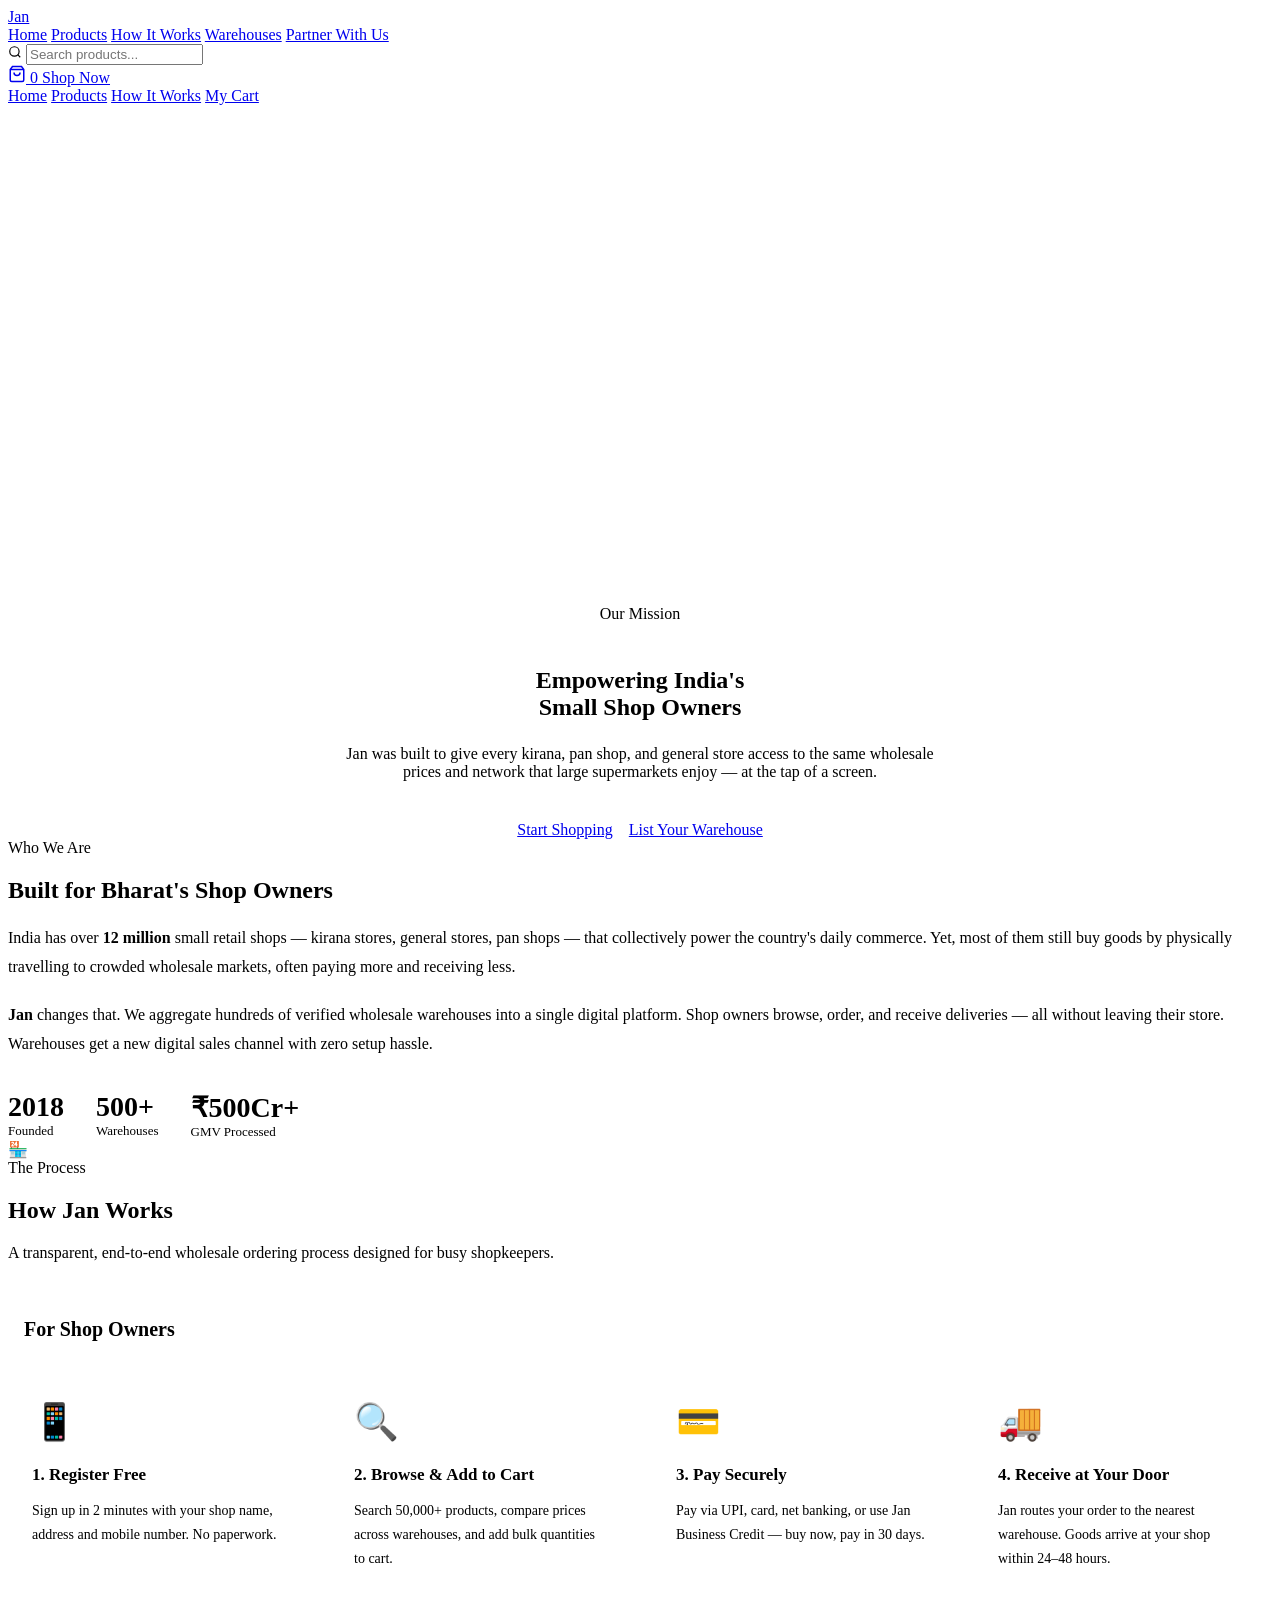
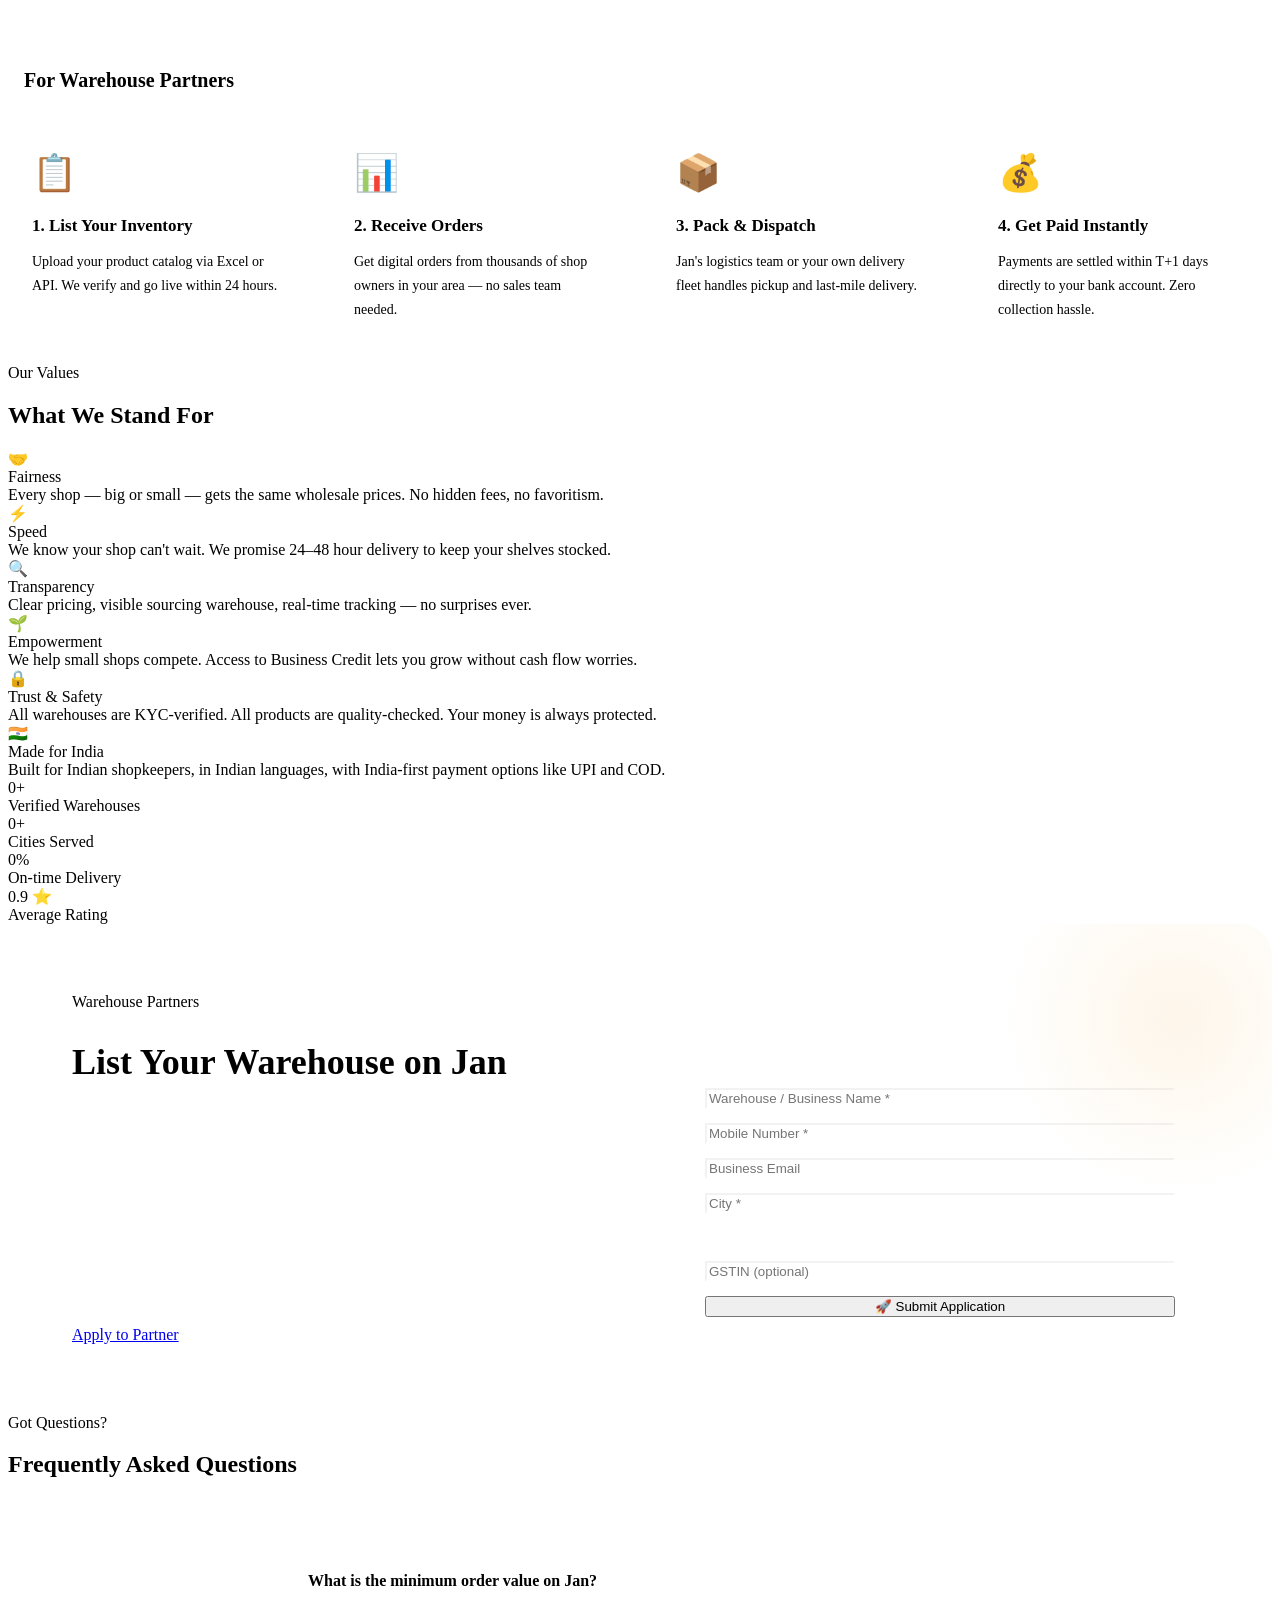
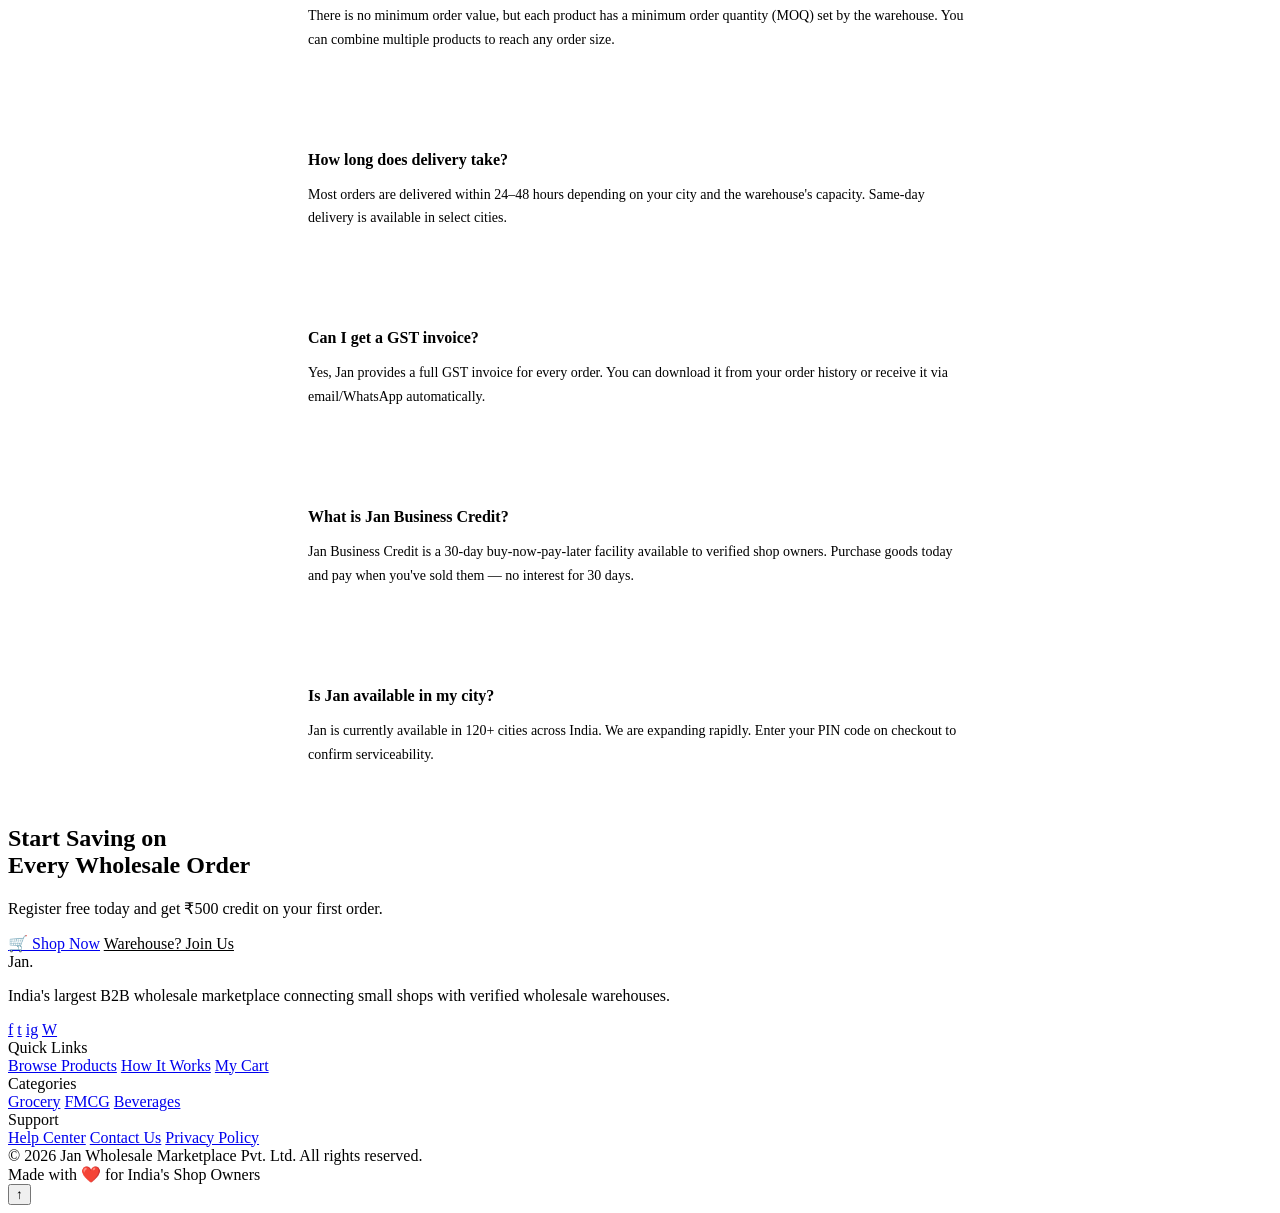
==== about.html @ 2cbeded2 "Add files via upload" ====
<!DOCTYPE html>
<html lang="en">
<head>
  <meta charset="UTF-8" />
  <meta name="viewport" content="width=device-width, initial-scale=1.0" />
  <title>How It Works & About — Jan Wholesale Marketplace</title>
  <meta name="description" content="Learn how Jan connects small shops with wholesale warehouses across India. Partner with us as a warehouse or start shopping as a retailer." />
  <link rel="stylesheet" href="css/style.css" />
</head>
<body>

  <!-- ── Navbar ── -->
  <nav class="navbar transparent" id="navbar">
    <div class="navbar-inner">
      <a href="index.html" class="nav-logo" id="brand-logo">Jan<div class="logo-dot"></div></a>
      <div class="nav-links">
        <a href="index.html"    class="nav-link" id="nav-home">Home</a>
        <a href="products.html" class="nav-link" id="nav-products">Products</a>
        <a href="about.html"    class="nav-link active" id="nav-about">How It Works</a>
        <a href="about.html#warehouses" class="nav-link" id="nav-wh">Warehouses</a>
        <a href="about.html#partner" class="nav-link" id="nav-partner">Partner With Us</a>
      </div>
      <div class="nav-search">
        <svg width="14" height="14" fill="none" stroke="currentColor" stroke-width="2" viewBox="0 0 24 24"><circle cx="11" cy="11" r="8"/><path d="M21 21l-4.35-4.35"/></svg>
        <input type="text" placeholder="Search products..." id="nav-search-input" />
      </div>
      <div class="nav-actions">
        <a href="cart.html" class="nav-cart-btn" id="nav-cart-btn">
          <svg width="18" height="18" fill="none" stroke="currentColor" stroke-width="2" viewBox="0 0 24 24"><path d="M6 2L3 6v14a2 2 0 002 2h14a2 2 0 002-2V6l-3-4z"/><line x1="3" y1="6" x2="21" y2="6"/><path d="M16 10a4 4 0 01-8 0"/></svg>
          <span class="cart-badge">0</span>
        </a>
        <a href="products.html" class="btn btn-primary btn-sm" id="nav-shop-btn">Shop Now</a>
      </div>
      <div class="hamburger" id="hamburger"><span></span><span></span><span></span></div>
    </div>
  </nav>

  <div class="mobile-nav" id="mobile-nav">
    <a href="index.html"    class="nav-link">Home</a>
    <a href="products.html" class="nav-link">Products</a>
    <a href="about.html"    class="nav-link">How It Works</a>
    <a href="cart.html"     class="nav-link">My Cart</a>
  </div>

  <!-- ── About Hero ── -->
  <section class="about-hero">
    <div class="hero-grid"></div>
    <div class="hero-glow" style="top:-100px;right:-100px;width:500px;height:500px"></div>
    <div class="container" style="position:relative;z-index:1;text-align:center">
      <div class="hero-tag" style="display:inline-flex;margin-bottom:24px">
        <div class="dot"></div> Our Mission
      </div>
      <h1 class="hero-title" style="margin-bottom:24px">
        Empowering India's<br>
        <span class="highlight">Small Shop Owners</span>
      </h1>
      <p class="hero-desc" style="margin:0 auto 40px;max-width:600px;text-align:center">
        Jan was built to give every kirana, pan shop, and general store access to the same wholesale prices and network that large supermarkets enjoy — at the tap of a screen.
      </p>
      <div style="display:flex;gap:16px;justify-content:center;flex-wrap:wrap">
        <a href="products.html" class="btn btn-primary btn-lg" id="about-shop-btn">Start Shopping</a>
        <a href="#partner" class="btn btn-secondary btn-lg" id="about-partner-btn">List Your Warehouse</a>
      </div>
    </div>
  </section>

  <!-- ── Mission ── -->
  <section class="section" style="background:#fff">
    <div class="container">
      <div class="mission-grid">
        <div class="fade-in">
          <div class="section-label">Who We Are</div>
          <h2 class="section-title">Built for Bharat's Shop Owners</h2>
          <p style="font-size:16px;color:var(--grey-500);line-height:1.8;margin-bottom:20px">
            India has over <strong>12 million</strong> small retail shops — kirana stores, general stores, pan shops — that collectively power the country's daily commerce. Yet, most of them still buy goods by physically travelling to crowded wholesale markets, often paying more and receiving less.
          </p>
          <p style="font-size:16px;color:var(--grey-500);line-height:1.8;margin-bottom:32px">
            <strong>Jan</strong> changes that. We aggregate hundreds of verified wholesale warehouses into a single digital platform. Shop owners browse, order, and receive deliveries — all without leaving their store. Warehouses get a new digital sales channel with zero setup hassle.
          </p>
          <div style="display:flex;gap:32px;flex-wrap:wrap">
            <div>
              <div style="font-family:var(--font-head);font-size:28px;font-weight:900;color:var(--navy)">2018</div>
              <div style="font-size:13px;color:var(--grey-500)">Founded</div>
            </div>
            <div>
              <div style="font-family:var(--font-head);font-size:28px;font-weight:900;color:var(--navy)">500+</div>
              <div style="font-size:13px;color:var(--grey-500)">Warehouses</div>
            </div>
            <div>
              <div style="font-family:var(--font-head);font-size:28px;font-weight:900;color:var(--navy)">₹500Cr+</div>
              <div style="font-size:13px;color:var(--grey-500)">GMV Processed</div>
            </div>
          </div>
        </div>
        <div class="mission-img fade-in fade-in-delay-2">
          🏪
        </div>
      </div>
    </div>
  </section>

  <!-- ── How It Works (Detailed) ── -->
  <section class="section" style="background:var(--grey-50)" id="how-it-works">
    <div class="container">
      <div class="text-center fade-in">
        <div class="section-label">The Process</div>
        <h2 class="section-title">How Jan Works</h2>
        <p class="section-sub">A transparent, end-to-end wholesale ordering process designed for busy shopkeepers.</p>
      </div>

      <!-- For Shop Owners -->
      <div style="margin-top:56px">
        <h3 style="font-family:var(--font-head);font-size:20px;font-weight:700;color:var(--navy);margin-bottom:32px;padding-left:16px;border-left:3px solid var(--amber)">
          For Shop Owners
        </h3>
        <div style="display:grid;grid-template-columns:repeat(auto-fit,minmax(220px,1fr));gap:24px">
          <div class="step-card fade-in" style="padding:28px 24px;text-align:left">
            <div style="font-size:36px;margin-bottom:16px">📱</div>
            <h4 style="font-family:var(--font-head);font-size:17px;font-weight:700;color:var(--navy);margin-bottom:8px">1. Register Free</h4>
            <p style="font-size:14px;color:var(--grey-500);line-height:1.7">Sign up in 2 minutes with your shop name, address and mobile number. No paperwork.</p>
          </div>
          <div class="step-card fade-in fade-in-delay-1" style="padding:28px 24px;text-align:left">
            <div style="font-size:36px;margin-bottom:16px">🔍</div>
            <h4 style="font-family:var(--font-head);font-size:17px;font-weight:700;color:var(--navy);margin-bottom:8px">2. Browse & Add to Cart</h4>
            <p style="font-size:14px;color:var(--grey-500);line-height:1.7">Search 50,000+ products, compare prices across warehouses, and add bulk quantities to cart.</p>
          </div>
          <div class="step-card fade-in fade-in-delay-2" style="padding:28px 24px;text-align:left">
            <div style="font-size:36px;margin-bottom:16px">💳</div>
            <h4 style="font-family:var(--font-head);font-size:17px;font-weight:700;color:var(--navy);margin-bottom:8px">3. Pay Securely</h4>
            <p style="font-size:14px;color:var(--grey-500);line-height:1.7">Pay via UPI, card, net banking, or use Jan Business Credit — buy now, pay in 30 days.</p>
          </div>
          <div class="step-card fade-in fade-in-delay-3" style="padding:28px 24px;text-align:left">
            <div style="font-size:36px;margin-bottom:16px">🚚</div>
            <h4 style="font-family:var(--font-head);font-size:17px;font-weight:700;color:var(--navy);margin-bottom:8px">4. Receive at Your Door</h4>
            <p style="font-size:14px;color:var(--grey-500);line-height:1.7">Jan routes your order to the nearest warehouse. Goods arrive at your shop within 24–48 hours.</p>
          </div>
        </div>
      </div>

      <!-- For Warehouses -->
      <div style="margin-top:56px">
        <h3 style="font-family:var(--font-head);font-size:20px;font-weight:700;color:var(--navy);margin-bottom:32px;padding-left:16px;border-left:3px solid var(--amber)">
          For Warehouse Partners
        </h3>
        <div style="display:grid;grid-template-columns:repeat(auto-fit,minmax(220px,1fr));gap:24px">
          <div class="step-card fade-in" style="padding:28px 24px;text-align:left">
            <div style="font-size:36px;margin-bottom:16px">📋</div>
            <h4 style="font-family:var(--font-head);font-size:17px;font-weight:700;color:var(--navy);margin-bottom:8px">1. List Your Inventory</h4>
            <p style="font-size:14px;color:var(--grey-500);line-height:1.7">Upload your product catalog via Excel or API. We verify and go live within 24 hours.</p>
          </div>
          <div class="step-card fade-in fade-in-delay-1" style="padding:28px 24px;text-align:left">
            <div style="font-size:36px;margin-bottom:16px">📊</div>
            <h4 style="font-family:var(--font-head);font-size:17px;font-weight:700;color:var(--navy);margin-bottom:8px">2. Receive Orders</h4>
            <p style="font-size:14px;color:var(--grey-500);line-height:1.7">Get digital orders from thousands of shop owners in your area — no sales team needed.</p>
          </div>
          <div class="step-card fade-in fade-in-delay-2" style="padding:28px 24px;text-align:left">
            <div style="font-size:36px;margin-bottom:16px">📦</div>
            <h4 style="font-family:var(--font-head);font-size:17px;font-weight:700;color:var(--navy);margin-bottom:8px">3. Pack & Dispatch</h4>
            <p style="font-size:14px;color:var(--grey-500);line-height:1.7">Jan's logistics team or your own delivery fleet handles pickup and last-mile delivery.</p>
          </div>
          <div class="step-card fade-in fade-in-delay-3" style="padding:28px 24px;text-align:left">
            <div style="font-size:36px;margin-bottom:16px">💰</div>
            <h4 style="font-family:var(--font-head);font-size:17px;font-weight:700;color:var(--navy);margin-bottom:8px">4. Get Paid Instantly</h4>
            <p style="font-size:14px;color:var(--grey-500);line-height:1.7">Payments are settled within T+1 days directly to your bank account. Zero collection hassle.</p>
          </div>
        </div>
      </div>
    </div>
  </section>

  <!-- ── Core Values ── -->
  <section class="section" style="background:#fff">
    <div class="container">
      <div class="text-center fade-in">
        <div class="section-label">Our Values</div>
        <h2 class="section-title">What We Stand For</h2>
      </div>
      <div class="values-grid">
        <div class="value-card fade-in fade-in-delay-1">
          <div class="value-icon">🤝</div>
          <div class="value-title">Fairness</div>
          <div class="value-desc">Every shop — big or small — gets the same wholesale prices. No hidden fees, no favoritism.</div>
        </div>
        <div class="value-card fade-in fade-in-delay-2">
          <div class="value-icon">⚡</div>
          <div class="value-title">Speed</div>
          <div class="value-desc">We know your shop can't wait. We promise 24–48 hour delivery to keep your shelves stocked.</div>
        </div>
        <div class="value-card fade-in fade-in-delay-3">
          <div class="value-icon">🔍</div>
          <div class="value-title">Transparency</div>
          <div class="value-desc">Clear pricing, visible sourcing warehouse, real-time tracking — no surprises ever.</div>
        </div>
        <div class="value-card fade-in">
          <div class="value-icon">🌱</div>
          <div class="value-title">Empowerment</div>
          <div class="value-desc">We help small shops compete. Access to Business Credit lets you grow without cash flow worries.</div>
        </div>
        <div class="value-card fade-in fade-in-delay-1">
          <div class="value-icon">🔒</div>
          <div class="value-title">Trust & Safety</div>
          <div class="value-desc">All warehouses are KYC-verified. All products are quality-checked. Your money is always protected.</div>
        </div>
        <div class="value-card fade-in fade-in-delay-2">
          <div class="value-icon">🇮🇳</div>
          <div class="value-title">Made for India</div>
          <div class="value-desc">Built for Indian shopkeepers, in Indian languages, with India-first payment options like UPI and COD.</div>
        </div>
      </div>
    </div>
  </section>

  <!-- ── Stats ── -->
  <section class="stats-section section-sm" id="warehouses">
    <div class="container">
      <div class="stats-grid">
        <div class="stat-item fade-in" data-count="500" data-suffix="+">
          <div class="stat-number"><span class="num">0</span><span class="suffix">+</span></div>
          <div class="stat-label">Verified Warehouses</div>
        </div>
        <div class="stat-item fade-in fade-in-delay-1" data-count="120" data-suffix="+">
          <div class="stat-number"><span class="num">0</span><span class="suffix">+</span></div>
          <div class="stat-label">Cities Served</div>
        </div>
        <div class="stat-item fade-in fade-in-delay-2" data-count="98" data-suffix="%">
          <div class="stat-number"><span class="num">0</span><span class="suffix">%</span></div>
          <div class="stat-label">On-time Delivery</div>
        </div>
        <div class="stat-item fade-in fade-in-delay-3" data-count="4" data-suffix=".9 ⭐">
          <div class="stat-number"><span class="num">0</span><span class="suffix">.9 ⭐</span></div>
          <div class="stat-label">Average Rating</div>
        </div>
      </div>
    </div>
  </section>

  <!-- ── Partner CTA ── -->
  <section class="section" style="background:var(--grey-50)" id="partner">
    <div class="container">
      <div style="background:var(--navy);border-radius:32px;padding:64px;display:grid;grid-template-columns:1fr 1fr;gap:64px;align-items:center;position:relative;overflow:hidden">
        <div style="position:absolute;top:-80px;right:-80px;width:350px;height:350px;border-radius:50%;background:radial-gradient(circle,rgba(244,162,37,0.1) 0%,transparent 70%)"></div>
        <div style="position:relative;z-index:1" class="fade-in">
          <div class="section-label">Warehouse Partners</div>
          <h2 class="section-title section-title-white" style="font-size:clamp(24px,3vw,36px)">List Your Warehouse on Jan</h2>
          <p style="color:rgba(255,255,255,0.55);line-height:1.75;margin-bottom:24px;font-size:15px">
            Reach thousands of small shops in your city without any marketing spend. Jan handles orders, payments, and logistics end-to-end.
          </p>
          <div style="display:flex;flex-direction:column;gap:12px;margin-bottom:32px">
            <div style="display:flex;align-items:center;gap:10px;font-size:14px;color:rgba(255,255,255,0.65)">
              <span style="color:var(--amber);font-weight:700">✓</span> Zero listing fees
            </div>
            <div style="display:flex;align-items:center;gap:10px;font-size:14px;color:rgba(255,255,255,0.65)">
              <span style="color:var(--amber);font-weight:700">✓</span> T+1 day payment settlement
            </div>
            <div style="display:flex;align-items:center;gap:10px;font-size:14px;color:rgba(255,255,255,0.65)">
              <span style="color:var(--amber);font-weight:700">✓</span> Real-time order dashboard
            </div>
            <div style="display:flex;align-items:center;gap:10px;font-size:14px;color:rgba(255,255,255,0.65)">
              <span style="color:var(--amber);font-weight:700">✓</span> Dedicated account manager
            </div>
          </div>
          <a href="#partner-form" class="btn btn-primary btn-lg" id="partner-apply-btn">Apply to Partner</a>
        </div>

        <!-- Partner Form -->
        <div style="position:relative;z-index:1" class="fade-in fade-in-delay-2">
          <div style="background:rgba(255,255,255,0.05);border:1px solid rgba(255,255,255,0.12);border-radius:20px;padding:32px" id="partner-form">
            <h3 style="font-family:var(--font-head);font-size:20px;font-weight:700;color:#fff;margin-bottom:24px">Register Your Warehouse</h3>
            <form id="partner-signup-form" style="display:flex;flex-direction:column;gap:14px" onsubmit="partnerSubmit(event)">
              <input class="form-input" type="text" id="pf-name" placeholder="Warehouse / Business Name *" required style="background:rgba(255,255,255,0.07);border-color:rgba(255,255,255,0.15);color:#fff" />
              <input class="form-input" type="tel" id="pf-phone" placeholder="Mobile Number *" required maxlength="10" style="background:rgba(255,255,255,0.07);border-color:rgba(255,255,255,0.15);color:#fff" />
              <input class="form-input" type="email" id="pf-email" placeholder="Business Email" style="background:rgba(255,255,255,0.07);border-color:rgba(255,255,255,0.15);color:#fff" />
              <input class="form-input" type="text" id="pf-city" placeholder="City *" required style="background:rgba(255,255,255,0.07);border-color:rgba(255,255,255,0.15);color:#fff" />
              <select class="form-select" id="pf-type" style="background:rgba(255,255,255,0.07);border-color:rgba(255,255,255,0.15);color:rgba(255,255,255,0.7)">
                <option value="">Category (Grocery / FMCG / Mixed…)</option>
                <option>Grocery & Staples</option>
                <option>FMCG & Personal Care</option>
                <option>Beverages</option>
                <option>Mixed / General</option>
                <option>Stationery</option>
                <option>Electronics</option>
              </select>
              <input class="form-input" type="text" id="pf-gst" placeholder="GSTIN (optional)" style="background:rgba(255,255,255,0.07);border-color:rgba(255,255,255,0.15);color:#fff" />
              <button type="submit" class="btn btn-primary btn-full" id="pf-submit-btn">
                🚀 Submit Application
              </button>
            </form>
          </div>
        </div>
      </div>
    </div>
  </section>

  <!-- ── FAQ ── -->
  <section class="section" style="background:#fff">
    <div class="container">
      <div class="text-center fade-in" style="margin-bottom:48px">
        <div class="section-label">Got Questions?</div>
        <h2 class="section-title">Frequently Asked Questions</h2>
      </div>
      <div style="max-width:720px;margin:0 auto;display:flex;flex-direction:column;gap:16px">
        <div class="step-card fade-in" style="padding:24px 28px;text-align:left">
          <h4 style="font-family:var(--font-head);font-size:16px;font-weight:700;color:var(--navy);margin-bottom:8px">What is the minimum order value on Jan?</h4>
          <p style="font-size:14px;color:var(--grey-500);line-height:1.7">There is no minimum order value, but each product has a minimum order quantity (MOQ) set by the warehouse. You can combine multiple products to reach any order size.</p>
        </div>
        <div class="step-card fade-in fade-in-delay-1" style="padding:24px 28px;text-align:left">
          <h4 style="font-family:var(--font-head);font-size:16px;font-weight:700;color:var(--navy);margin-bottom:8px">How long does delivery take?</h4>
          <p style="font-size:14px;color:var(--grey-500);line-height:1.7">Most orders are delivered within 24–48 hours depending on your city and the warehouse's capacity. Same-day delivery is available in select cities.</p>
        </div>
        <div class="step-card fade-in fade-in-delay-2" style="padding:24px 28px;text-align:left">
          <h4 style="font-family:var(--font-head);font-size:16px;font-weight:700;color:var(--navy);margin-bottom:8px">Can I get a GST invoice?</h4>
          <p style="font-size:14px;color:var(--grey-500);line-height:1.7">Yes, Jan provides a full GST invoice for every order. You can download it from your order history or receive it via email/WhatsApp automatically.</p>
        </div>
        <div class="step-card fade-in fade-in-delay-3" style="padding:24px 28px;text-align:left">
          <h4 style="font-family:var(--font-head);font-size:16px;font-weight:700;color:var(--navy);margin-bottom:8px">What is Jan Business Credit?</h4>
          <p style="font-size:14px;color:var(--grey-500);line-height:1.7">Jan Business Credit is a 30-day buy-now-pay-later facility available to verified shop owners. Purchase goods today and pay when you've sold them — no interest for 30 days.</p>
        </div>
        <div class="step-card fade-in" style="padding:24px 28px;text-align:left">
          <h4 style="font-family:var(--font-head);font-size:16px;font-weight:700;color:var(--navy);margin-bottom:8px">Is Jan available in my city?</h4>
          <p style="font-size:14px;color:var(--grey-500);line-height:1.7">Jan is currently available in 120+ cities across India. We are expanding rapidly. Enter your PIN code on checkout to confirm serviceability.</p>
        </div>
      </div>
    </div>
  </section>

  <!-- ── CTA ── -->
  <section class="cta-section">
    <div class="container">
      <div class="cta-inner">
        <div>
          <h2 class="cta-title">Start Saving on<br>Every Wholesale Order</h2>
          <p class="cta-sub">Register free today and get ₹500 credit on your first order.</p>
        </div>
        <div class="cta-actions">
          <a href="products.html" class="btn btn-dark btn-lg" id="cta-shop-btn">🛒 Shop Now</a>
          <a href="#partner-form" class="btn btn-secondary btn-lg" id="cta-wh-btn" style="color:var(--navy);border-color:var(--navy)">Warehouse? Join Us</a>
        </div>
      </div>
    </div>
  </section>

  <!-- ── Footer ── -->
  <footer class="footer">
    <div class="container">
      <div class="footer-grid">
        <div class="footer-brand">
          <div class="logo">Jan<span>.</span></div>
          <p class="footer-desc">India's largest B2B wholesale marketplace connecting small shops with verified wholesale warehouses.</p>
          <div class="social-links">
            <a href="#" class="social-link" id="a-fb">f</a>
            <a href="#" class="social-link" id="a-tw">t</a>
            <a href="#" class="social-link" id="a-ig">ig</a>
            <a href="#" class="social-link" id="a-wa">W</a>
          </div>
        </div>
        <div>
          <div class="footer-col-title">Quick Links</div>
          <div class="footer-links">
            <a href="products.html" class="footer-link">Browse Products</a>
            <a href="about.html" class="footer-link">How It Works</a>
            <a href="cart.html" class="footer-link">My Cart</a>
          </div>
        </div>
        <div>
          <div class="footer-col-title">Categories</div>
          <div class="footer-links">
            <a href="products.html?cat=grocery" class="footer-link">Grocery</a>
            <a href="products.html?cat=fmcg" class="footer-link">FMCG</a>
            <a href="products.html?cat=beverages" class="footer-link">Beverages</a>
          </div>
        </div>
        <div>
          <div class="footer-col-title">Support</div>
          <div class="footer-links">
            <a href="#" class="footer-link">Help Center</a>
            <a href="#" class="footer-link">Contact Us</a>
            <a href="#" class="footer-link">Privacy Policy</a>
          </div>
        </div>
      </div>
      <div class="footer-bottom">
        <div class="footer-copy">© 2026 <span>Jan</span> Wholesale Marketplace Pvt. Ltd. All rights reserved.</div>
        <div class="footer-copy">Made with ❤️ for India's <span>Shop Owners</span></div>
      </div>
    </div>
  </footer>

  <button class="scroll-top" id="scroll-top-btn">↑</button>

  <script src="js/main.js"></script>
  <script>
    function partnerSubmit(e) {
      e.preventDefault();
      showToast('🎉 Application submitted! Our team will contact you within 24 hours.');
      e.target.reset();
    }
  </script>
</body>
</html>
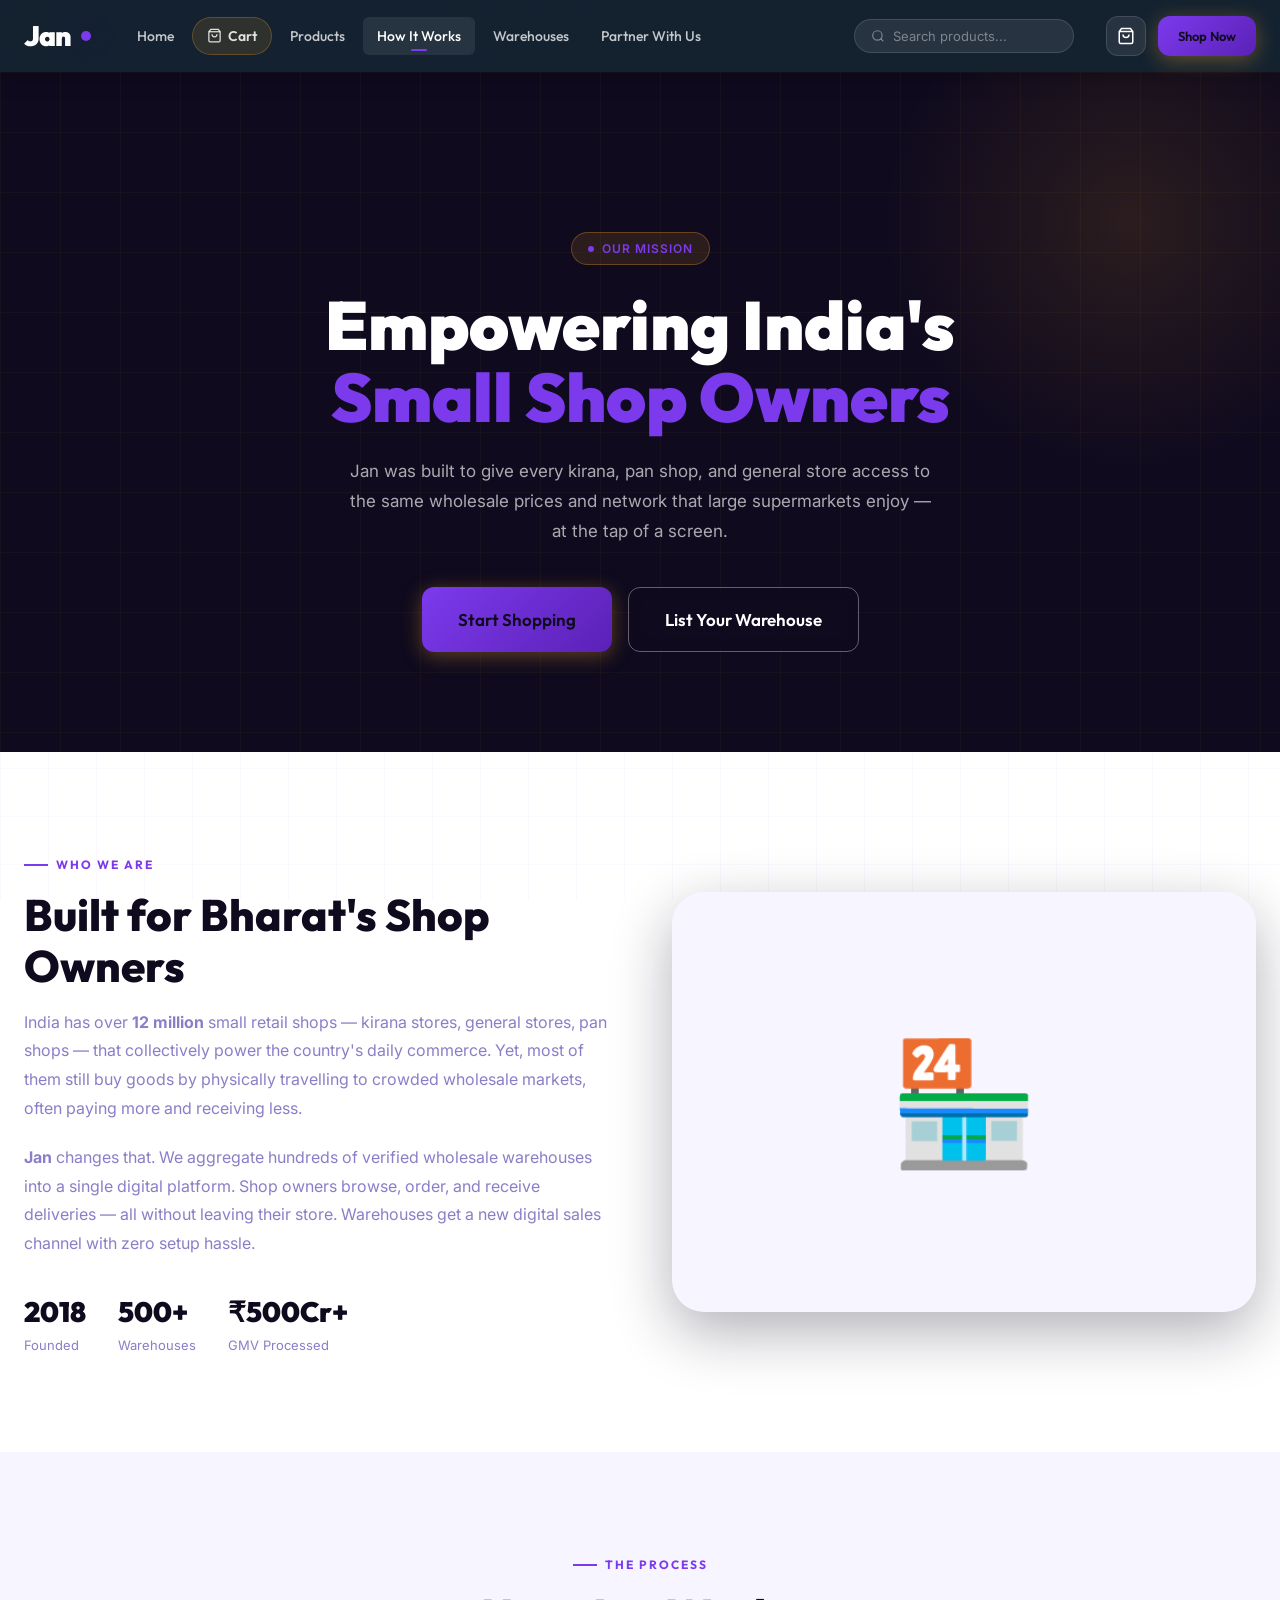
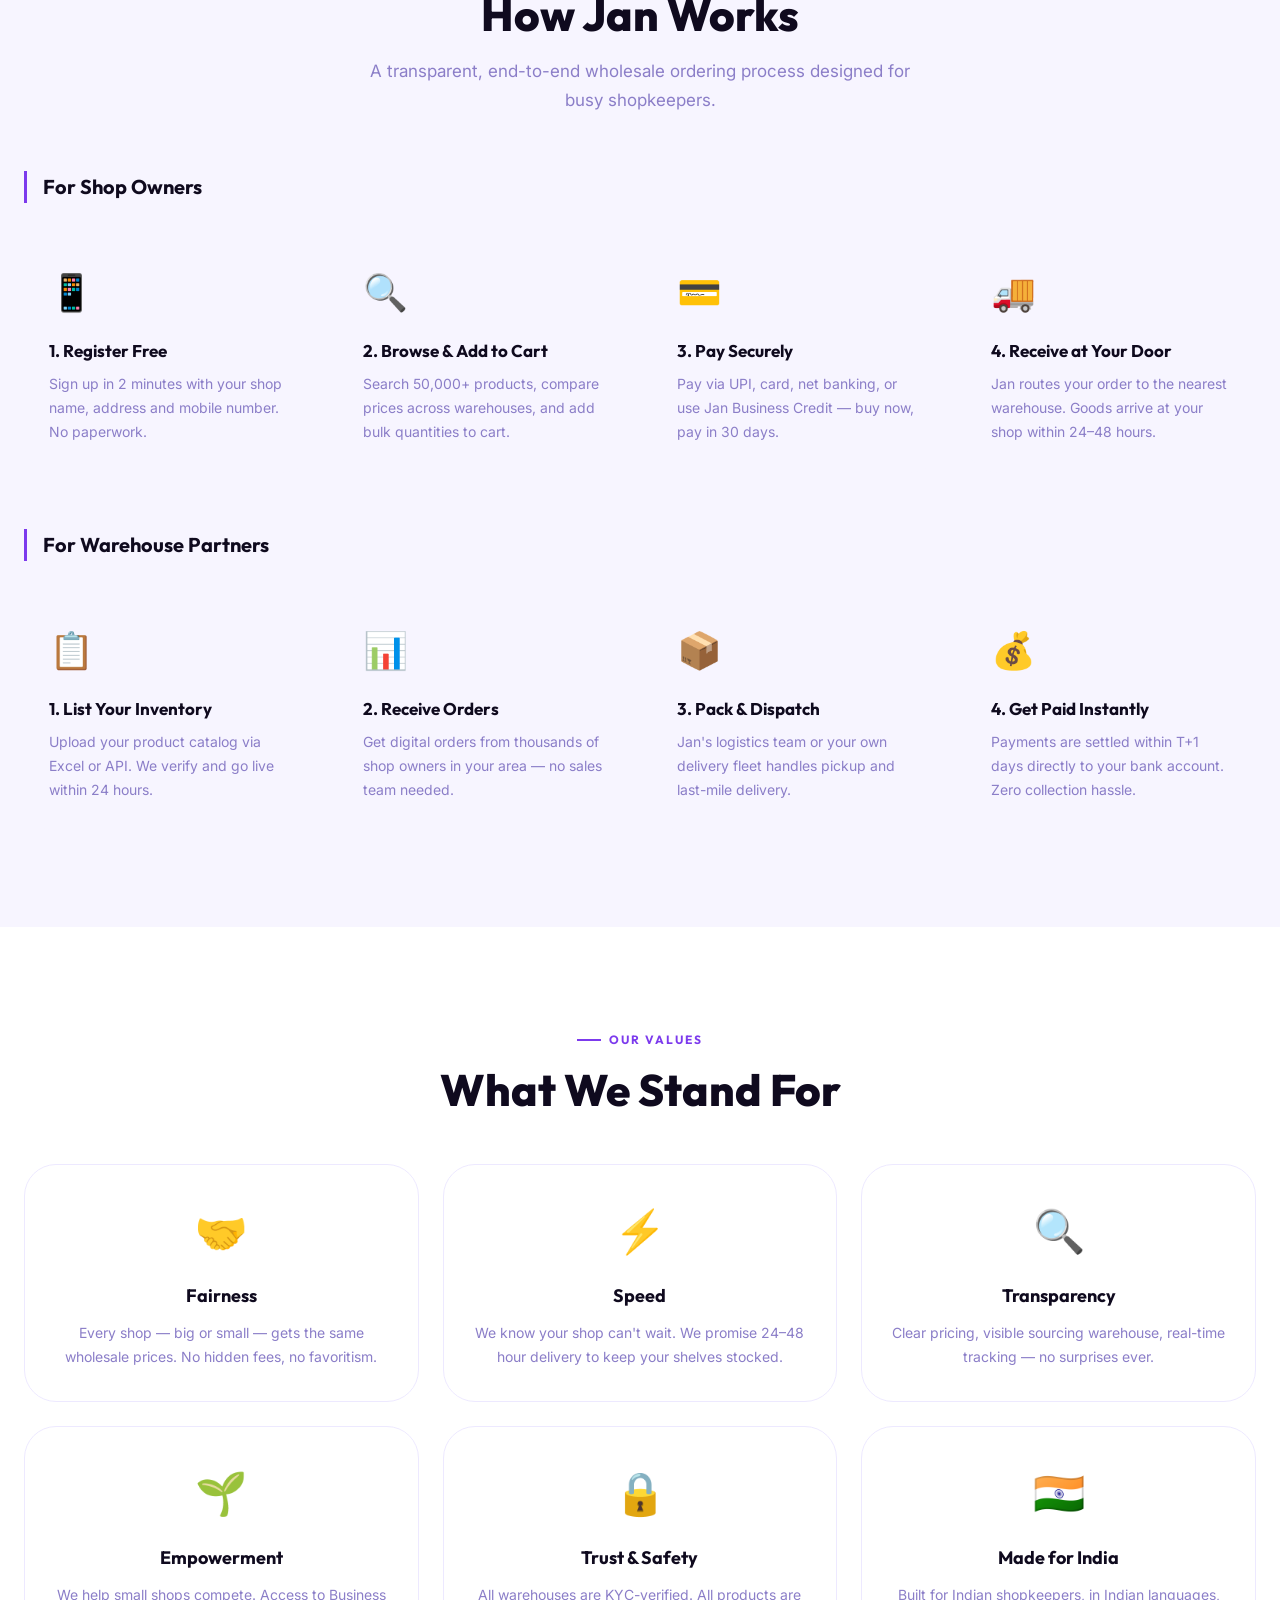
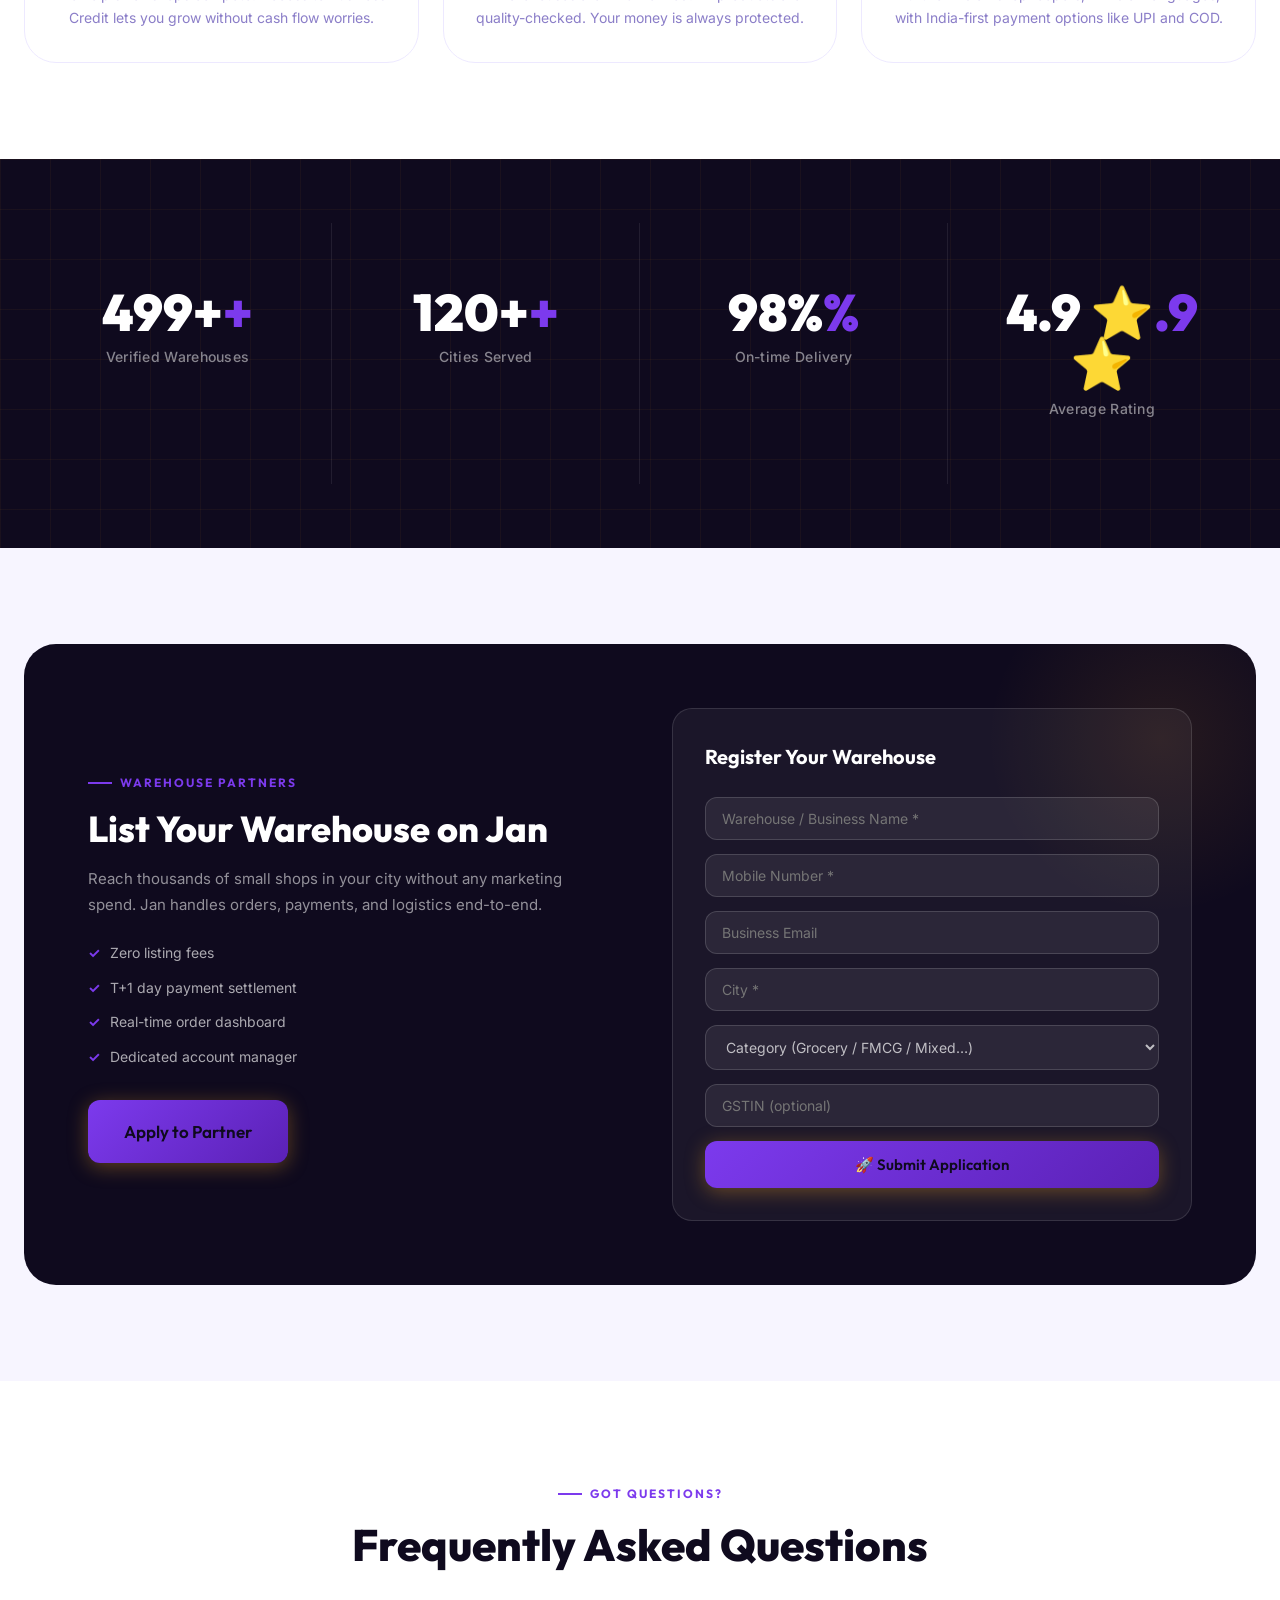
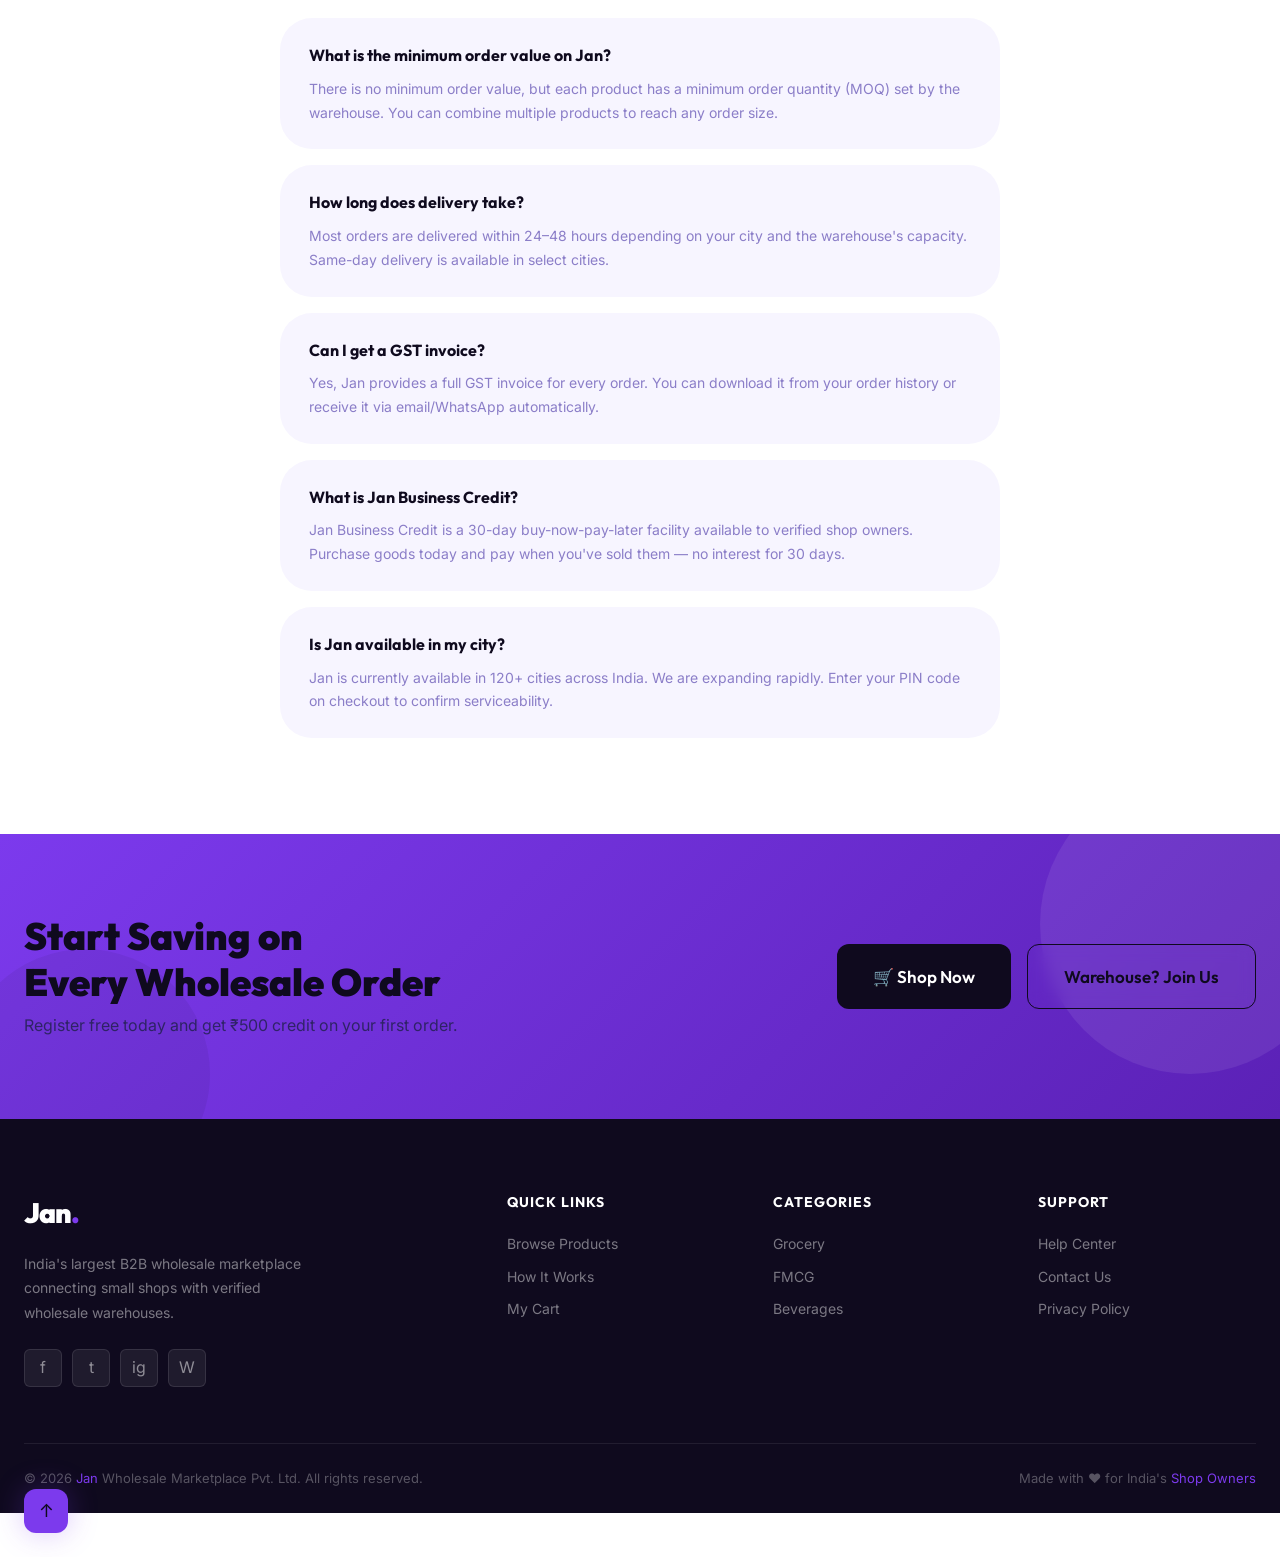
==== commit e83375b2: "Add files via upload Website V2" ====
--- a/about.html
+++ b/about.html
@@ -1,399 +1,433 @@
-<!DOCTYPE html>
-<html lang="en">
-<head>
-  <meta charset="UTF-8" />
-  <meta name="viewport" content="width=device-width, initial-scale=1.0" />
-  <title>How It Works & About — Jan Wholesale Marketplace</title>
-  <meta name="description" content="Learn how Jan connects small shops with wholesale warehouses across India. Partner with us as a warehouse or start shopping as a retailer." />
-  <link rel="stylesheet" href="css/style.css" />
-</head>
-<body>
-
-  <!-- ── Navbar ── -->
-  <nav class="navbar transparent" id="navbar">
-    <div class="navbar-inner">
-      <a href="index.html" class="nav-logo" id="brand-logo">Jan<div class="logo-dot"></div></a>
-      <div class="nav-links">
-        <a href="index.html"    class="nav-link" id="nav-home">Home</a>
-        <a href="products.html" class="nav-link" id="nav-products">Products</a>
-        <a href="about.html"    class="nav-link active" id="nav-about">How It Works</a>
-        <a href="about.html#warehouses" class="nav-link" id="nav-wh">Warehouses</a>
-        <a href="about.html#partner" class="nav-link" id="nav-partner">Partner With Us</a>
-      </div>
-      <div class="nav-search">
-        <svg width="14" height="14" fill="none" stroke="currentColor" stroke-width="2" viewBox="0 0 24 24"><circle cx="11" cy="11" r="8"/><path d="M21 21l-4.35-4.35"/></svg>
-        <input type="text" placeholder="Search products..." id="nav-search-input" />
-      </div>
-      <div class="nav-actions">
-        <a href="cart.html" class="nav-cart-btn" id="nav-cart-btn">
-          <svg width="18" height="18" fill="none" stroke="currentColor" stroke-width="2" viewBox="0 0 24 24"><path d="M6 2L3 6v14a2 2 0 002 2h14a2 2 0 002-2V6l-3-4z"/><line x1="3" y1="6" x2="21" y2="6"/><path d="M16 10a4 4 0 01-8 0"/></svg>
-          <span class="cart-badge">0</span>
-        </a>
-        <a href="products.html" class="btn btn-primary btn-sm" id="nav-shop-btn">Shop Now</a>
-      </div>
-      <div class="hamburger" id="hamburger"><span></span><span></span><span></span></div>
-    </div>
-  </nav>
-
-  <div class="mobile-nav" id="mobile-nav">
-    <a href="index.html"    class="nav-link">Home</a>
-    <a href="products.html" class="nav-link">Products</a>
-    <a href="about.html"    class="nav-link">How It Works</a>
-    <a href="cart.html"     class="nav-link">My Cart</a>
-  </div>
-
-  <!-- ── About Hero ── -->
-  <section class="about-hero">
-    <div class="hero-grid"></div>
-    <div class="hero-glow" style="top:-100px;right:-100px;width:500px;height:500px"></div>
-    <div class="container" style="position:relative;z-index:1;text-align:center">
-      <div class="hero-tag" style="display:inline-flex;margin-bottom:24px">
-        <div class="dot"></div> Our Mission
-      </div>
-      <h1 class="hero-title" style="margin-bottom:24px">
-        Empowering India's<br>
-        <span class="highlight">Small Shop Owners</span>
-      </h1>
-      <p class="hero-desc" style="margin:0 auto 40px;max-width:600px;text-align:center">
-        Jan was built to give every kirana, pan shop, and general store access to the same wholesale prices and network that large supermarkets enjoy — at the tap of a screen.
-      </p>
-      <div style="display:flex;gap:16px;justify-content:center;flex-wrap:wrap">
-        <a href="products.html" class="btn btn-primary btn-lg" id="about-shop-btn">Start Shopping</a>
-        <a href="#partner" class="btn btn-secondary btn-lg" id="about-partner-btn">List Your Warehouse</a>
-      </div>
-    </div>
-  </section>
-
-  <!-- ── Mission ── -->
-  <section class="section" style="background:#fff">
-    <div class="container">
-      <div class="mission-grid">
-        <div class="fade-in">
-          <div class="section-label">Who We Are</div>
-          <h2 class="section-title">Built for Bharat's Shop Owners</h2>
-          <p style="font-size:16px;color:var(--grey-500);line-height:1.8;margin-bottom:20px">
-            India has over <strong>12 million</strong> small retail shops — kirana stores, general stores, pan shops — that collectively power the country's daily commerce. Yet, most of them still buy goods by physically travelling to crowded wholesale markets, often paying more and receiving less.
-          </p>
-          <p style="font-size:16px;color:var(--grey-500);line-height:1.8;margin-bottom:32px">
-            <strong>Jan</strong> changes that. We aggregate hundreds of verified wholesale warehouses into a single digital platform. Shop owners browse, order, and receive deliveries — all without leaving their store. Warehouses get a new digital sales channel with zero setup hassle.
-          </p>
-          <div style="display:flex;gap:32px;flex-wrap:wrap">
-            <div>
-              <div style="font-family:var(--font-head);font-size:28px;font-weight:900;color:var(--navy)">2018</div>
-              <div style="font-size:13px;color:var(--grey-500)">Founded</div>
-            </div>
-            <div>
-              <div style="font-family:var(--font-head);font-size:28px;font-weight:900;color:var(--navy)">500+</div>
-              <div style="font-size:13px;color:var(--grey-500)">Warehouses</div>
-            </div>
-            <div>
-              <div style="font-family:var(--font-head);font-size:28px;font-weight:900;color:var(--navy)">₹500Cr+</div>
-              <div style="font-size:13px;color:var(--grey-500)">GMV Processed</div>
-            </div>
-          </div>
-        </div>
-        <div class="mission-img fade-in fade-in-delay-2">
-          🏪
-        </div>
-      </div>
-    </div>
-  </section>
-
-  <!-- ── How It Works (Detailed) ── -->
-  <section class="section" style="background:var(--grey-50)" id="how-it-works">
-    <div class="container">
-      <div class="text-center fade-in">
-        <div class="section-label">The Process</div>
-        <h2 class="section-title">How Jan Works</h2>
-        <p class="section-sub">A transparent, end-to-end wholesale ordering process designed for busy shopkeepers.</p>
-      </div>
-
-      <!-- For Shop Owners -->
-      <div style="margin-top:56px">
-        <h3 style="font-family:var(--font-head);font-size:20px;font-weight:700;color:var(--navy);margin-bottom:32px;padding-left:16px;border-left:3px solid var(--amber)">
-          For Shop Owners
-        </h3>
-        <div style="display:grid;grid-template-columns:repeat(auto-fit,minmax(220px,1fr));gap:24px">
-          <div class="step-card fade-in" style="padding:28px 24px;text-align:left">
-            <div style="font-size:36px;margin-bottom:16px">📱</div>
-            <h4 style="font-family:var(--font-head);font-size:17px;font-weight:700;color:var(--navy);margin-bottom:8px">1. Register Free</h4>
-            <p style="font-size:14px;color:var(--grey-500);line-height:1.7">Sign up in 2 minutes with your shop name, address and mobile number. No paperwork.</p>
-          </div>
-          <div class="step-card fade-in fade-in-delay-1" style="padding:28px 24px;text-align:left">
-            <div style="font-size:36px;margin-bottom:16px">🔍</div>
-            <h4 style="font-family:var(--font-head);font-size:17px;font-weight:700;color:var(--navy);margin-bottom:8px">2. Browse & Add to Cart</h4>
-            <p style="font-size:14px;color:var(--grey-500);line-height:1.7">Search 50,000+ products, compare prices across warehouses, and add bulk quantities to cart.</p>
-          </div>
-          <div class="step-card fade-in fade-in-delay-2" style="padding:28px 24px;text-align:left">
-            <div style="font-size:36px;margin-bottom:16px">💳</div>
-            <h4 style="font-family:var(--font-head);font-size:17px;font-weight:700;color:var(--navy);margin-bottom:8px">3. Pay Securely</h4>
-            <p style="font-size:14px;color:var(--grey-500);line-height:1.7">Pay via UPI, card, net banking, or use Jan Business Credit — buy now, pay in 30 days.</p>
-          </div>
-          <div class="step-card fade-in fade-in-delay-3" style="padding:28px 24px;text-align:left">
-            <div style="font-size:36px;margin-bottom:16px">🚚</div>
-            <h4 style="font-family:var(--font-head);font-size:17px;font-weight:700;color:var(--navy);margin-bottom:8px">4. Receive at Your Door</h4>
-            <p style="font-size:14px;color:var(--grey-500);line-height:1.7">Jan routes your order to the nearest warehouse. Goods arrive at your shop within 24–48 hours.</p>
-          </div>
-        </div>
-      </div>
-
-      <!-- For Warehouses -->
-      <div style="margin-top:56px">
-        <h3 style="font-family:var(--font-head);font-size:20px;font-weight:700;color:var(--navy);margin-bottom:32px;padding-left:16px;border-left:3px solid var(--amber)">
-          For Warehouse Partners
-        </h3>
-        <div style="display:grid;grid-template-columns:repeat(auto-fit,minmax(220px,1fr));gap:24px">
-          <div class="step-card fade-in" style="padding:28px 24px;text-align:left">
-            <div style="font-size:36px;margin-bottom:16px">📋</div>
-            <h4 style="font-family:var(--font-head);font-size:17px;font-weight:700;color:var(--navy);margin-bottom:8px">1. List Your Inventory</h4>
-            <p style="font-size:14px;color:var(--grey-500);line-height:1.7">Upload your product catalog via Excel or API. We verify and go live within 24 hours.</p>
-          </div>
-          <div class="step-card fade-in fade-in-delay-1" style="padding:28px 24px;text-align:left">
-            <div style="font-size:36px;margin-bottom:16px">📊</div>
-            <h4 style="font-family:var(--font-head);font-size:17px;font-weight:700;color:var(--navy);margin-bottom:8px">2. Receive Orders</h4>
-            <p style="font-size:14px;color:var(--grey-500);line-height:1.7">Get digital orders from thousands of shop owners in your area — no sales team needed.</p>
-          </div>
-          <div class="step-card fade-in fade-in-delay-2" style="padding:28px 24px;text-align:left">
-            <div style="font-size:36px;margin-bottom:16px">📦</div>
-            <h4 style="font-family:var(--font-head);font-size:17px;font-weight:700;color:var(--navy);margin-bottom:8px">3. Pack & Dispatch</h4>
-            <p style="font-size:14px;color:var(--grey-500);line-height:1.7">Jan's logistics team or your own delivery fleet handles pickup and last-mile delivery.</p>
-          </div>
-          <div class="step-card fade-in fade-in-delay-3" style="padding:28px 24px;text-align:left">
-            <div style="font-size:36px;margin-bottom:16px">💰</div>
-            <h4 style="font-family:var(--font-head);font-size:17px;font-weight:700;color:var(--navy);margin-bottom:8px">4. Get Paid Instantly</h4>
-            <p style="font-size:14px;color:var(--grey-500);line-height:1.7">Payments are settled within T+1 days directly to your bank account. Zero collection hassle.</p>
-          </div>
-        </div>
-      </div>
-    </div>
-  </section>
-
-  <!-- ── Core Values ── -->
-  <section class="section" style="background:#fff">
-    <div class="container">
-      <div class="text-center fade-in">
-        <div class="section-label">Our Values</div>
-        <h2 class="section-title">What We Stand For</h2>
-      </div>
-      <div class="values-grid">
-        <div class="value-card fade-in fade-in-delay-1">
-          <div class="value-icon">🤝</div>
-          <div class="value-title">Fairness</div>
-          <div class="value-desc">Every shop — big or small — gets the same wholesale prices. No hidden fees, no favoritism.</div>
-        </div>
-        <div class="value-card fade-in fade-in-delay-2">
-          <div class="value-icon">⚡</div>
-          <div class="value-title">Speed</div>
-          <div class="value-desc">We know your shop can't wait. We promise 24–48 hour delivery to keep your shelves stocked.</div>
-        </div>
-        <div class="value-card fade-in fade-in-delay-3">
-          <div class="value-icon">🔍</div>
-          <div class="value-title">Transparency</div>
-          <div class="value-desc">Clear pricing, visible sourcing warehouse, real-time tracking — no surprises ever.</div>
-        </div>
-        <div class="value-card fade-in">
-          <div class="value-icon">🌱</div>
-          <div class="value-title">Empowerment</div>
-          <div class="value-desc">We help small shops compete. Access to Business Credit lets you grow without cash flow worries.</div>
-        </div>
-        <div class="value-card fade-in fade-in-delay-1">
-          <div class="value-icon">🔒</div>
-          <div class="value-title">Trust & Safety</div>
-          <div class="value-desc">All warehouses are KYC-verified. All products are quality-checked. Your money is always protected.</div>
-        </div>
-        <div class="value-card fade-in fade-in-delay-2">
-          <div class="value-icon">🇮🇳</div>
-          <div class="value-title">Made for India</div>
-          <div class="value-desc">Built for Indian shopkeepers, in Indian languages, with India-first payment options like UPI and COD.</div>
-        </div>
-      </div>
-    </div>
-  </section>
-
-  <!-- ── Stats ── -->
-  <section class="stats-section section-sm" id="warehouses">
-    <div class="container">
-      <div class="stats-grid">
-        <div class="stat-item fade-in" data-count="500" data-suffix="+">
-          <div class="stat-number"><span class="num">0</span><span class="suffix">+</span></div>
-          <div class="stat-label">Verified Warehouses</div>
-        </div>
-        <div class="stat-item fade-in fade-in-delay-1" data-count="120" data-suffix="+">
-          <div class="stat-number"><span class="num">0</span><span class="suffix">+</span></div>
-          <div class="stat-label">Cities Served</div>
-        </div>
-        <div class="stat-item fade-in fade-in-delay-2" data-count="98" data-suffix="%">
-          <div class="stat-number"><span class="num">0</span><span class="suffix">%</span></div>
-          <div class="stat-label">On-time Delivery</div>
-        </div>
-        <div class="stat-item fade-in fade-in-delay-3" data-count="4" data-suffix=".9 ⭐">
-          <div class="stat-number"><span class="num">0</span><span class="suffix">.9 ⭐</span></div>
-          <div class="stat-label">Average Rating</div>
-        </div>
-      </div>
-    </div>
-  </section>
-
-  <!-- ── Partner CTA ── -->
-  <section class="section" style="background:var(--grey-50)" id="partner">
-    <div class="container">
-      <div style="background:var(--navy);border-radius:32px;padding:64px;display:grid;grid-template-columns:1fr 1fr;gap:64px;align-items:center;position:relative;overflow:hidden">
-        <div style="position:absolute;top:-80px;right:-80px;width:350px;height:350px;border-radius:50%;background:radial-gradient(circle,rgba(244,162,37,0.1) 0%,transparent 70%)"></div>
-        <div style="position:relative;z-index:1" class="fade-in">
-          <div class="section-label">Warehouse Partners</div>
-          <h2 class="section-title section-title-white" style="font-size:clamp(24px,3vw,36px)">List Your Warehouse on Jan</h2>
-          <p style="color:rgba(255,255,255,0.55);line-height:1.75;margin-bottom:24px;font-size:15px">
-            Reach thousands of small shops in your city without any marketing spend. Jan handles orders, payments, and logistics end-to-end.
-          </p>
-          <div style="display:flex;flex-direction:column;gap:12px;margin-bottom:32px">
-            <div style="display:flex;align-items:center;gap:10px;font-size:14px;color:rgba(255,255,255,0.65)">
-              <span style="color:var(--amber);font-weight:700">✓</span> Zero listing fees
-            </div>
-            <div style="display:flex;align-items:center;gap:10px;font-size:14px;color:rgba(255,255,255,0.65)">
-              <span style="color:var(--amber);font-weight:700">✓</span> T+1 day payment settlement
-            </div>
-            <div style="display:flex;align-items:center;gap:10px;font-size:14px;color:rgba(255,255,255,0.65)">
-              <span style="color:var(--amber);font-weight:700">✓</span> Real-time order dashboard
-            </div>
-            <div style="display:flex;align-items:center;gap:10px;font-size:14px;color:rgba(255,255,255,0.65)">
-              <span style="color:var(--amber);font-weight:700">✓</span> Dedicated account manager
-            </div>
-          </div>
-          <a href="#partner-form" class="btn btn-primary btn-lg" id="partner-apply-btn">Apply to Partner</a>
-        </div>
-
-        <!-- Partner Form -->
-        <div style="position:relative;z-index:1" class="fade-in fade-in-delay-2">
-          <div style="background:rgba(255,255,255,0.05);border:1px solid rgba(255,255,255,0.12);border-radius:20px;padding:32px" id="partner-form">
-            <h3 style="font-family:var(--font-head);font-size:20px;font-weight:700;color:#fff;margin-bottom:24px">Register Your Warehouse</h3>
-            <form id="partner-signup-form" style="display:flex;flex-direction:column;gap:14px" onsubmit="partnerSubmit(event)">
-              <input class="form-input" type="text" id="pf-name" placeholder="Warehouse / Business Name *" required style="background:rgba(255,255,255,0.07);border-color:rgba(255,255,255,0.15);color:#fff" />
-              <input class="form-input" type="tel" id="pf-phone" placeholder="Mobile Number *" required maxlength="10" style="background:rgba(255,255,255,0.07);border-color:rgba(255,255,255,0.15);color:#fff" />
-              <input class="form-input" type="email" id="pf-email" placeholder="Business Email" style="background:rgba(255,255,255,0.07);border-color:rgba(255,255,255,0.15);color:#fff" />
-              <input class="form-input" type="text" id="pf-city" placeholder="City *" required style="background:rgba(255,255,255,0.07);border-color:rgba(255,255,255,0.15);color:#fff" />
-              <select class="form-select" id="pf-type" style="background:rgba(255,255,255,0.07);border-color:rgba(255,255,255,0.15);color:rgba(255,255,255,0.7)">
-                <option value="">Category (Grocery / FMCG / Mixed…)</option>
-                <option>Grocery & Staples</option>
-                <option>FMCG & Personal Care</option>
-                <option>Beverages</option>
-                <option>Mixed / General</option>
-                <option>Stationery</option>
-                <option>Electronics</option>
-              </select>
-              <input class="form-input" type="text" id="pf-gst" placeholder="GSTIN (optional)" style="background:rgba(255,255,255,0.07);border-color:rgba(255,255,255,0.15);color:#fff" />
-              <button type="submit" class="btn btn-primary btn-full" id="pf-submit-btn">
-                🚀 Submit Application
-              </button>
-            </form>
-          </div>
-        </div>
-      </div>
-    </div>
-  </section>
-
-  <!-- ── FAQ ── -->
-  <section class="section" style="background:#fff">
-    <div class="container">
-      <div class="text-center fade-in" style="margin-bottom:48px">
-        <div class="section-label">Got Questions?</div>
-        <h2 class="section-title">Frequently Asked Questions</h2>
-      </div>
-      <div style="max-width:720px;margin:0 auto;display:flex;flex-direction:column;gap:16px">
-        <div class="step-card fade-in" style="padding:24px 28px;text-align:left">
-          <h4 style="font-family:var(--font-head);font-size:16px;font-weight:700;color:var(--navy);margin-bottom:8px">What is the minimum order value on Jan?</h4>
-          <p style="font-size:14px;color:var(--grey-500);line-height:1.7">There is no minimum order value, but each product has a minimum order quantity (MOQ) set by the warehouse. You can combine multiple products to reach any order size.</p>
-        </div>
-        <div class="step-card fade-in fade-in-delay-1" style="padding:24px 28px;text-align:left">
-          <h4 style="font-family:var(--font-head);font-size:16px;font-weight:700;color:var(--navy);margin-bottom:8px">How long does delivery take?</h4>
-          <p style="font-size:14px;color:var(--grey-500);line-height:1.7">Most orders are delivered within 24–48 hours depending on your city and the warehouse's capacity. Same-day delivery is available in select cities.</p>
-        </div>
-        <div class="step-card fade-in fade-in-delay-2" style="padding:24px 28px;text-align:left">
-          <h4 style="font-family:var(--font-head);font-size:16px;font-weight:700;color:var(--navy);margin-bottom:8px">Can I get a GST invoice?</h4>
-          <p style="font-size:14px;color:var(--grey-500);line-height:1.7">Yes, Jan provides a full GST invoice for every order. You can download it from your order history or receive it via email/WhatsApp automatically.</p>
-        </div>
-        <div class="step-card fade-in fade-in-delay-3" style="padding:24px 28px;text-align:left">
-          <h4 style="font-family:var(--font-head);font-size:16px;font-weight:700;color:var(--navy);margin-bottom:8px">What is Jan Business Credit?</h4>
-          <p style="font-size:14px;color:var(--grey-500);line-height:1.7">Jan Business Credit is a 30-day buy-now-pay-later facility available to verified shop owners. Purchase goods today and pay when you've sold them — no interest for 30 days.</p>
-        </div>
-        <div class="step-card fade-in" style="padding:24px 28px;text-align:left">
-          <h4 style="font-family:var(--font-head);font-size:16px;font-weight:700;color:var(--navy);margin-bottom:8px">Is Jan available in my city?</h4>
-          <p style="font-size:14px;color:var(--grey-500);line-height:1.7">Jan is currently available in 120+ cities across India. We are expanding rapidly. Enter your PIN code on checkout to confirm serviceability.</p>
-        </div>
-      </div>
-    </div>
-  </section>
-
-  <!-- ── CTA ── -->
-  <section class="cta-section">
-    <div class="container">
-      <div class="cta-inner">
-        <div>
-          <h2 class="cta-title">Start Saving on<br>Every Wholesale Order</h2>
-          <p class="cta-sub">Register free today and get ₹500 credit on your first order.</p>
-        </div>
-        <div class="cta-actions">
-          <a href="products.html" class="btn btn-dark btn-lg" id="cta-shop-btn">🛒 Shop Now</a>
-          <a href="#partner-form" class="btn btn-secondary btn-lg" id="cta-wh-btn" style="color:var(--navy);border-color:var(--navy)">Warehouse? Join Us</a>
-        </div>
-      </div>
-    </div>
-  </section>
-
-  <!-- ── Footer ── -->
-  <footer class="footer">
-    <div class="container">
-      <div class="footer-grid">
-        <div class="footer-brand">
-          <div class="logo">Jan<span>.</span></div>
-          <p class="footer-desc">India's largest B2B wholesale marketplace connecting small shops with verified wholesale warehouses.</p>
-          <div class="social-links">
-            <a href="#" class="social-link" id="a-fb">f</a>
-            <a href="#" class="social-link" id="a-tw">t</a>
-            <a href="#" class="social-link" id="a-ig">ig</a>
-            <a href="#" class="social-link" id="a-wa">W</a>
-          </div>
-        </div>
-        <div>
-          <div class="footer-col-title">Quick Links</div>
-          <div class="footer-links">
-            <a href="products.html" class="footer-link">Browse Products</a>
-            <a href="about.html" class="footer-link">How It Works</a>
-            <a href="cart.html" class="footer-link">My Cart</a>
-          </div>
-        </div>
-        <div>
-          <div class="footer-col-title">Categories</div>
-          <div class="footer-links">
-            <a href="products.html?cat=grocery" class="footer-link">Grocery</a>
-            <a href="products.html?cat=fmcg" class="footer-link">FMCG</a>
-            <a href="products.html?cat=beverages" class="footer-link">Beverages</a>
-          </div>
-        </div>
-        <div>
-          <div class="footer-col-title">Support</div>
-          <div class="footer-links">
-            <a href="#" class="footer-link">Help Center</a>
-            <a href="#" class="footer-link">Contact Us</a>
-            <a href="#" class="footer-link">Privacy Policy</a>
-          </div>
-        </div>
-      </div>
-      <div class="footer-bottom">
-        <div class="footer-copy">© 2026 <span>Jan</span> Wholesale Marketplace Pvt. Ltd. All rights reserved.</div>
-        <div class="footer-copy">Made with ❤️ for India's <span>Shop Owners</span></div>
-      </div>
-    </div>
-  </footer>
-
-  <button class="scroll-top" id="scroll-top-btn">↑</button>
-
-  <script src="js/main.js"></script>
-  <script>
-    function partnerSubmit(e) {
-      e.preventDefault();
-      showToast('🎉 Application submitted! Our team will contact you within 24 hours.');
-      e.target.reset();
-    }
-  </script>
-</body>
-</html>
+﻿<!DOCTYPE html>
+<html lang="en">
+<head>
+  <meta charset="UTF-8" />
+  <meta name="viewport" content="width=device-width, initial-scale=1.0" />
+  <title>How It Works & About — Jan Wholesale Marketplace</title>
+  <meta name="description" content="Learn how Jan connects small shops with wholesale warehouses across India. Partner with us as a warehouse or start shopping as a retailer." />
+  <link rel="stylesheet" href="css/style.css" />
+  <link rel="stylesheet" href="css/amazon.css" />
+  <link rel="stylesheet" href="css/mobile.css" />
+</head>
+<body>
+
+  <!-- ── Navbar ── -->
+  <nav class="navbar transparent" id="navbar">
+    <div class="navbar-inner">
+      <a href="index.html" class="nav-logo" id="brand-logo">Jan<div class="logo-dot"></div></a>
+      <div class="nav-links">
+        <a href="index.html"    class="nav-link" id="nav-home">Home</a>
+        <a href="cart.html" class="nav-cart-pill" id="nav-cart-pill" aria-label="Cart">
+          <svg width="15" height="15" fill="none" stroke="currentColor" stroke-width="2" viewBox="0 0 24 24"><path d="M6 2L3 6v14a2 2 0 002 2h14a2 2 0 002-2V6l-3-4z"/><line x1="3" y1="6" x2="21" y2="6"/><path d="M16 10a4 4 0 01-8 0"/></svg>
+          Cart
+          <span class="cart-badge" style="display:none">0</span>
+        </a>
+        <a href="products.html" class="nav-link" id="nav-products">Products</a>
+        <a href="about.html"    class="nav-link active" id="nav-about">How It Works</a>
+        <a href="about.html#warehouses" class="nav-link" id="nav-wh">Warehouses</a>
+        <a href="about.html#partner" class="nav-link" id="nav-partner">Partner With Us</a>
+      </div>
+      <div class="nav-search">
+        <svg width="14" height="14" fill="none" stroke="currentColor" stroke-width="2" viewBox="0 0 24 24"><circle cx="11" cy="11" r="8"/><path d="M21 21l-4.35-4.35"/></svg>
+        <input type="text" placeholder="Search products..." id="nav-search-input" />
+      </div>
+      <div class="nav-actions">
+        <a href="cart.html" class="nav-cart-btn" id="nav-cart-btn">
+          <svg width="18" height="18" fill="none" stroke="currentColor" stroke-width="2" viewBox="0 0 24 24"><path d="M6 2L3 6v14a2 2 0 002 2h14a2 2 0 002-2V6l-3-4z"/><line x1="3" y1="6" x2="21" y2="6"/><path d="M16 10a4 4 0 01-8 0"/></svg>
+          <span class="cart-badge">0</span>
+        </a>
+        <a href="products.html" class="btn btn-primary btn-sm" id="nav-shop-btn">Shop Now</a>
+      </div>
+      <div class="hamburger" id="hamburger"><span></span><span></span><span></span></div>
+    </div>
+  </nav>
+
+  <div class="mobile-nav" id="mobile-nav">
+    <a href="index.html"    class="nav-link">Home</a>
+    <a href="products.html" class="nav-link">Products</a>
+    <a href="about.html"    class="nav-link">How It Works</a>
+    <a href="cart.html"     class="nav-link">My Cart</a>
+  </div>
+
+  <!-- ── About Hero ── -->
+  <section class="about-hero">
+    <div class="hero-grid"></div>
+    <div class="hero-glow" style="top:-100px;right:-100px;width:500px;height:500px"></div>
+    <div class="container" style="position:relative;z-index:1;text-align:center">
+      <div class="hero-tag" style="display:inline-flex;margin-bottom:24px">
+        <div class="dot"></div> Our Mission
+      </div>
+      <h1 class="hero-title" style="margin-bottom:24px">
+        Empowering India's<br>
+        <span class="highlight">Small Shop Owners</span>
+      </h1>
+      <p class="hero-desc" style="margin:0 auto 40px;max-width:600px;text-align:center">
+        Jan was built to give every kirana, pan shop, and general store access to the same wholesale prices and network that large supermarkets enjoy — at the tap of a screen.
+      </p>
+      <div style="display:flex;gap:16px;justify-content:center;flex-wrap:wrap">
+        <a href="products.html" class="btn btn-primary btn-lg" id="about-shop-btn">Start Shopping</a>
+        <a href="#partner" class="btn btn-secondary btn-lg" id="about-partner-btn">List Your Warehouse</a>
+      </div>
+    </div>
+  </section>
+
+  <!-- ── Mission ── -->
+  <section class="section" style="background:#fff">
+    <div class="container">
+      <div class="mission-grid">
+        <div class="fade-in">
+          <div class="section-label">Who We Are</div>
+          <h2 class="section-title">Built for Bharat's Shop Owners</h2>
+          <p style="font-size:16px;color:var(--grey-500);line-height:1.8;margin-bottom:20px">
+            India has over <strong>12 million</strong> small retail shops — kirana stores, general stores, pan shops — that collectively power the country's daily commerce. Yet, most of them still buy goods by physically travelling to crowded wholesale markets, often paying more and receiving less.
+          </p>
+          <p style="font-size:16px;color:var(--grey-500);line-height:1.8;margin-bottom:32px">
+            <strong>Jan</strong> changes that. We aggregate hundreds of verified wholesale warehouses into a single digital platform. Shop owners browse, order, and receive deliveries — all without leaving their store. Warehouses get a new digital sales channel with zero setup hassle.
+          </p>
+          <div style="display:flex;gap:32px;flex-wrap:wrap">
+            <div>
+              <div style="font-family:var(--font-head);font-size:28px;font-weight:900;color:var(--navy)">2018</div>
+              <div style="font-size:13px;color:var(--grey-500)">Founded</div>
+            </div>
+            <div>
+              <div style="font-family:var(--font-head);font-size:28px;font-weight:900;color:var(--navy)">500+</div>
+              <div style="font-size:13px;color:var(--grey-500)">Warehouses</div>
+            </div>
+            <div>
+              <div style="font-family:var(--font-head);font-size:28px;font-weight:900;color:var(--navy)">₹500Cr+</div>
+              <div style="font-size:13px;color:var(--grey-500)">GMV Processed</div>
+            </div>
+          </div>
+        </div>
+        <div class="mission-img fade-in fade-in-delay-2">
+          🏪
+        </div>
+      </div>
+    </div>
+  </section>
+
+  <!-- ── How It Works (Detailed) ── -->
+  <section class="section" style="background:var(--grey-50)" id="how-it-works">
+    <div class="container">
+      <div class="text-center fade-in">
+        <div class="section-label">The Process</div>
+        <h2 class="section-title">How Jan Works</h2>
+        <p class="section-sub">A transparent, end-to-end wholesale ordering process designed for busy shopkeepers.</p>
+      </div>
+
+      <!-- For Shop Owners -->
+      <div style="margin-top:56px">
+        <h3 style="font-family:var(--font-head);font-size:20px;font-weight:700;color:var(--navy);margin-bottom:32px;padding-left:16px;border-left:3px solid var(--amber)">
+          For Shop Owners
+        </h3>
+        <div style="display:grid;grid-template-columns:repeat(auto-fit,minmax(220px,1fr));gap:24px">
+          <div class="step-card fade-in" style="padding:28px 24px;text-align:left">
+            <div style="font-size:36px;margin-bottom:16px">📱</div>
+            <h4 style="font-family:var(--font-head);font-size:17px;font-weight:700;color:var(--navy);margin-bottom:8px">1. Register Free</h4>
+            <p style="font-size:14px;color:var(--grey-500);line-height:1.7">Sign up in 2 minutes with your shop name, address and mobile number. No paperwork.</p>
+          </div>
+          <div class="step-card fade-in fade-in-delay-1" style="padding:28px 24px;text-align:left">
+            <div style="font-size:36px;margin-bottom:16px">🔍</div>
+            <h4 style="font-family:var(--font-head);font-size:17px;font-weight:700;color:var(--navy);margin-bottom:8px">2. Browse & Add to Cart</h4>
+            <p style="font-size:14px;color:var(--grey-500);line-height:1.7">Search 50,000+ products, compare prices across warehouses, and add bulk quantities to cart.</p>
+          </div>
+          <div class="step-card fade-in fade-in-delay-2" style="padding:28px 24px;text-align:left">
+            <div style="font-size:36px;margin-bottom:16px">💳</div>
+            <h4 style="font-family:var(--font-head);font-size:17px;font-weight:700;color:var(--navy);margin-bottom:8px">3. Pay Securely</h4>
+            <p style="font-size:14px;color:var(--grey-500);line-height:1.7">Pay via UPI, card, net banking, or use Jan Business Credit — buy now, pay in 30 days.</p>
+          </div>
+          <div class="step-card fade-in fade-in-delay-3" style="padding:28px 24px;text-align:left">
+            <div style="font-size:36px;margin-bottom:16px">🚚</div>
+            <h4 style="font-family:var(--font-head);font-size:17px;font-weight:700;color:var(--navy);margin-bottom:8px">4. Receive at Your Door</h4>
+            <p style="font-size:14px;color:var(--grey-500);line-height:1.7">Jan routes your order to the nearest warehouse. Goods arrive at your shop within 24–48 hours.</p>
+          </div>
+        </div>
+      </div>
+
+      <!-- For Warehouses -->
+      <div style="margin-top:56px">
+        <h3 style="font-family:var(--font-head);font-size:20px;font-weight:700;color:var(--navy);margin-bottom:32px;padding-left:16px;border-left:3px solid var(--amber)">
+          For Warehouse Partners
+        </h3>
+        <div style="display:grid;grid-template-columns:repeat(auto-fit,minmax(220px,1fr));gap:24px">
+          <div class="step-card fade-in" style="padding:28px 24px;text-align:left">
+            <div style="font-size:36px;margin-bottom:16px">📋</div>
+            <h4 style="font-family:var(--font-head);font-size:17px;font-weight:700;color:var(--navy);margin-bottom:8px">1. List Your Inventory</h4>
+            <p style="font-size:14px;color:var(--grey-500);line-height:1.7">Upload your product catalog via Excel or API. We verify and go live within 24 hours.</p>
+          </div>
+          <div class="step-card fade-in fade-in-delay-1" style="padding:28px 24px;text-align:left">
+            <div style="font-size:36px;margin-bottom:16px">📊</div>
+            <h4 style="font-family:var(--font-head);font-size:17px;font-weight:700;color:var(--navy);margin-bottom:8px">2. Receive Orders</h4>
+            <p style="font-size:14px;color:var(--grey-500);line-height:1.7">Get digital orders from thousands of shop owners in your area — no sales team needed.</p>
+          </div>
+          <div class="step-card fade-in fade-in-delay-2" style="padding:28px 24px;text-align:left">
+            <div style="font-size:36px;margin-bottom:16px">📦</div>
+            <h4 style="font-family:var(--font-head);font-size:17px;font-weight:700;color:var(--navy);margin-bottom:8px">3. Pack & Dispatch</h4>
+            <p style="font-size:14px;color:var(--grey-500);line-height:1.7">Jan's logistics team or your own delivery fleet handles pickup and last-mile delivery.</p>
+          </div>
+          <div class="step-card fade-in fade-in-delay-3" style="padding:28px 24px;text-align:left">
+            <div style="font-size:36px;margin-bottom:16px">💰</div>
+            <h4 style="font-family:var(--font-head);font-size:17px;font-weight:700;color:var(--navy);margin-bottom:8px">4. Get Paid Instantly</h4>
+            <p style="font-size:14px;color:var(--grey-500);line-height:1.7">Payments are settled within T+1 days directly to your bank account. Zero collection hassle.</p>
+          </div>
+        </div>
+      </div>
+    </div>
+  </section>
+
+  <!-- ── Core Values ── -->
+  <section class="section" style="background:#fff">
+    <div class="container">
+      <div class="text-center fade-in">
+        <div class="section-label">Our Values</div>
+        <h2 class="section-title">What We Stand For</h2>
+      </div>
+      <div class="values-grid">
+        <div class="value-card fade-in fade-in-delay-1">
+          <div class="value-icon">🤝</div>
+          <div class="value-title">Fairness</div>
+          <div class="value-desc">Every shop — big or small — gets the same wholesale prices. No hidden fees, no favoritism.</div>
+        </div>
+        <div class="value-card fade-in fade-in-delay-2">
+          <div class="value-icon">⚡</div>
+          <div class="value-title">Speed</div>
+          <div class="value-desc">We know your shop can't wait. We promise 24–48 hour delivery to keep your shelves stocked.</div>
+        </div>
+        <div class="value-card fade-in fade-in-delay-3">
+          <div class="value-icon">🔍</div>
+          <div class="value-title">Transparency</div>
+          <div class="value-desc">Clear pricing, visible sourcing warehouse, real-time tracking — no surprises ever.</div>
+        </div>
+        <div class="value-card fade-in">
+          <div class="value-icon">🌱</div>
+          <div class="value-title">Empowerment</div>
+          <div class="value-desc">We help small shops compete. Access to Business Credit lets you grow without cash flow worries.</div>
+        </div>
+        <div class="value-card fade-in fade-in-delay-1">
+          <div class="value-icon">🔒</div>
+          <div class="value-title">Trust & Safety</div>
+          <div class="value-desc">All warehouses are KYC-verified. All products are quality-checked. Your money is always protected.</div>
+        </div>
+        <div class="value-card fade-in fade-in-delay-2">
+          <div class="value-icon">🇮🇳</div>
+          <div class="value-title">Made for India</div>
+          <div class="value-desc">Built for Indian shopkeepers, in Indian languages, with India-first payment options like UPI and COD.</div>
+        </div>
+      </div>
+    </div>
+  </section>
+
+  <!-- ── Stats ── -->
+  <section class="stats-section section-sm" id="warehouses">
+    <div class="container">
+      <div class="stats-grid">
+        <div class="stat-item fade-in" data-count="500" data-suffix="+">
+          <div class="stat-number"><span class="num">0</span><span class="suffix">+</span></div>
+          <div class="stat-label">Verified Warehouses</div>
+        </div>
+        <div class="stat-item fade-in fade-in-delay-1" data-count="120" data-suffix="+">
+          <div class="stat-number"><span class="num">0</span><span class="suffix">+</span></div>
+          <div class="stat-label">Cities Served</div>
+        </div>
+        <div class="stat-item fade-in fade-in-delay-2" data-count="98" data-suffix="%">
+          <div class="stat-number"><span class="num">0</span><span class="suffix">%</span></div>
+          <div class="stat-label">On-time Delivery</div>
+        </div>
+        <div class="stat-item fade-in fade-in-delay-3" data-count="4" data-suffix=".9 ⭐">
+          <div class="stat-number"><span class="num">0</span><span class="suffix">.9 ⭐</span></div>
+          <div class="stat-label">Average Rating</div>
+        </div>
+      </div>
+    </div>
+  </section>
+
+  <!-- ── Partner CTA ── -->
+  <section class="section" style="background:var(--grey-50)" id="partner">
+    <div class="container">
+      <div style="background:var(--navy);border-radius:32px;padding:64px;display:grid;grid-template-columns:1fr 1fr;gap:64px;align-items:center;position:relative;overflow:hidden">
+        <div style="position:absolute;top:-80px;right:-80px;width:350px;height:350px;border-radius:50%;background:radial-gradient(circle,rgba(244,162,37,0.1) 0%,transparent 70%)"></div>
+        <div style="position:relative;z-index:1" class="fade-in">
+          <div class="section-label">Warehouse Partners</div>
+          <h2 class="section-title section-title-white" style="font-size:clamp(24px,3vw,36px)">List Your Warehouse on Jan</h2>
+          <p style="color:rgba(255,255,255,0.55);line-height:1.75;margin-bottom:24px;font-size:15px">
+            Reach thousands of small shops in your city without any marketing spend. Jan handles orders, payments, and logistics end-to-end.
+          </p>
+          <div style="display:flex;flex-direction:column;gap:12px;margin-bottom:32px">
+            <div style="display:flex;align-items:center;gap:10px;font-size:14px;color:rgba(255,255,255,0.65)">
+              <span style="color:var(--amber);font-weight:700">✓</span> Zero listing fees
+            </div>
+            <div style="display:flex;align-items:center;gap:10px;font-size:14px;color:rgba(255,255,255,0.65)">
+              <span style="color:var(--amber);font-weight:700">✓</span> T+1 day payment settlement
+            </div>
+            <div style="display:flex;align-items:center;gap:10px;font-size:14px;color:rgba(255,255,255,0.65)">
+              <span style="color:var(--amber);font-weight:700">✓</span> Real-time order dashboard
+            </div>
+            <div style="display:flex;align-items:center;gap:10px;font-size:14px;color:rgba(255,255,255,0.65)">
+              <span style="color:var(--amber);font-weight:700">✓</span> Dedicated account manager
+            </div>
+          </div>
+          <a href="#partner-form" class="btn btn-primary btn-lg" id="partner-apply-btn">Apply to Partner</a>
+        </div>
+
+        <!-- Partner Form -->
+        <div style="position:relative;z-index:1" class="fade-in fade-in-delay-2">
+          <div style="background:rgba(255,255,255,0.05);border:1px solid rgba(255,255,255,0.12);border-radius:20px;padding:32px" id="partner-form">
+            <h3 style="font-family:var(--font-head);font-size:20px;font-weight:700;color:#fff;margin-bottom:24px">Register Your Warehouse</h3>
+            <form id="partner-signup-form" style="display:flex;flex-direction:column;gap:14px" onsubmit="partnerSubmit(event)">
+              <input class="form-input" type="text" id="pf-name" placeholder="Warehouse / Business Name *" required style="background:rgba(255,255,255,0.07);border-color:rgba(255,255,255,0.15);color:#fff" />
+              <input class="form-input" type="tel" id="pf-phone" placeholder="Mobile Number *" required maxlength="10" style="background:rgba(255,255,255,0.07);border-color:rgba(255,255,255,0.15);color:#fff" />
+              <input class="form-input" type="email" id="pf-email" placeholder="Business Email" style="background:rgba(255,255,255,0.07);border-color:rgba(255,255,255,0.15);color:#fff" />
+              <input class="form-input" type="text" id="pf-city" placeholder="City *" required style="background:rgba(255,255,255,0.07);border-color:rgba(255,255,255,0.15);color:#fff" />
+              <select class="form-select" id="pf-type" style="background:rgba(255,255,255,0.07);border-color:rgba(255,255,255,0.15);color:rgba(255,255,255,0.7)">
+                <option value="">Category (Grocery / FMCG / Mixed…)</option>
+                <option>Grocery & Staples</option>
+                <option>FMCG & Personal Care</option>
+                <option>Beverages</option>
+                <option>Mixed / General</option>
+                <option>Stationery</option>
+                <option>Electronics</option>
+              </select>
+              <input class="form-input" type="text" id="pf-gst" placeholder="GSTIN (optional)" style="background:rgba(255,255,255,0.07);border-color:rgba(255,255,255,0.15);color:#fff" />
+              <button type="submit" class="btn btn-primary btn-full" id="pf-submit-btn">
+                🚀 Submit Application
+              </button>
+            </form>
+          </div>
+        </div>
+      </div>
+    </div>
+  </section>
+
+  <!-- ── FAQ ── -->
+  <section class="section" style="background:#fff">
+    <div class="container">
+      <div class="text-center fade-in" style="margin-bottom:48px">
+        <div class="section-label">Got Questions?</div>
+        <h2 class="section-title">Frequently Asked Questions</h2>
+      </div>
+      <div style="max-width:720px;margin:0 auto;display:flex;flex-direction:column;gap:16px">
+        <div class="step-card fade-in" style="padding:24px 28px;text-align:left">
+          <h4 style="font-family:var(--font-head);font-size:16px;font-weight:700;color:var(--navy);margin-bottom:8px">What is the minimum order value on Jan?</h4>
+          <p style="font-size:14px;color:var(--grey-500);line-height:1.7">There is no minimum order value, but each product has a minimum order quantity (MOQ) set by the warehouse. You can combine multiple products to reach any order size.</p>
+        </div>
+        <div class="step-card fade-in fade-in-delay-1" style="padding:24px 28px;text-align:left">
+          <h4 style="font-family:var(--font-head);font-size:16px;font-weight:700;color:var(--navy);margin-bottom:8px">How long does delivery take?</h4>
+          <p style="font-size:14px;color:var(--grey-500);line-height:1.7">Most orders are delivered within 24–48 hours depending on your city and the warehouse's capacity. Same-day delivery is available in select cities.</p>
+        </div>
+        <div class="step-card fade-in fade-in-delay-2" style="padding:24px 28px;text-align:left">
+          <h4 style="font-family:var(--font-head);font-size:16px;font-weight:700;color:var(--navy);margin-bottom:8px">Can I get a GST invoice?</h4>
+          <p style="font-size:14px;color:var(--grey-500);line-height:1.7">Yes, Jan provides a full GST invoice for every order. You can download it from your order history or receive it via email/WhatsApp automatically.</p>
+        </div>
+        <div class="step-card fade-in fade-in-delay-3" style="padding:24px 28px;text-align:left">
+          <h4 style="font-family:var(--font-head);font-size:16px;font-weight:700;color:var(--navy);margin-bottom:8px">What is Jan Business Credit?</h4>
+          <p style="font-size:14px;color:var(--grey-500);line-height:1.7">Jan Business Credit is a 30-day buy-now-pay-later facility available to verified shop owners. Purchase goods today and pay when you've sold them — no interest for 30 days.</p>
+        </div>
+        <div class="step-card fade-in" style="padding:24px 28px;text-align:left">
+          <h4 style="font-family:var(--font-head);font-size:16px;font-weight:700;color:var(--navy);margin-bottom:8px">Is Jan available in my city?</h4>
+          <p style="font-size:14px;color:var(--grey-500);line-height:1.7">Jan is currently available in 120+ cities across India. We are expanding rapidly. Enter your PIN code on checkout to confirm serviceability.</p>
+        </div>
+      </div>
+    </div>
+  </section>
+
+  <!-- ── CTA ── -->
+  <section class="cta-section">
+    <div class="container">
+      <div class="cta-inner">
+        <div>
+          <h2 class="cta-title">Start Saving on<br>Every Wholesale Order</h2>
+          <p class="cta-sub">Register free today and get ₹500 credit on your first order.</p>
+        </div>
+        <div class="cta-actions">
+          <a href="products.html" class="btn btn-dark btn-lg" id="cta-shop-btn">🛒 Shop Now</a>
+          <a href="#partner-form" class="btn btn-secondary btn-lg" id="cta-wh-btn" style="color:var(--navy);border-color:var(--navy)">Warehouse? Join Us</a>
+        </div>
+      </div>
+    </div>
+  </section>
+
+  <!-- ── Footer ── -->
+  <footer class="footer">
+    <div class="container">
+      <div class="footer-grid">
+        <div class="footer-brand">
+          <div class="logo">Jan<span>.</span></div>
+          <p class="footer-desc">India's largest B2B wholesale marketplace connecting small shops with verified wholesale warehouses.</p>
+          <div class="social-links">
+            <a href="#" class="social-link" id="a-fb">f</a>
+            <a href="#" class="social-link" id="a-tw">t</a>
+            <a href="#" class="social-link" id="a-ig">ig</a>
+            <a href="#" class="social-link" id="a-wa">W</a>
+          </div>
+        </div>
+        <div>
+          <div class="footer-col-title">Quick Links</div>
+          <div class="footer-links">
+            <a href="products.html" class="footer-link">Browse Products</a>
+            <a href="about.html" class="footer-link">How It Works</a>
+            <a href="cart.html" class="footer-link">My Cart</a>
+          </div>
+        </div>
+        <div>
+          <div class="footer-col-title">Categories</div>
+          <div class="footer-links">
+            <a href="products.html?cat=grocery" class="footer-link">Grocery</a>
+            <a href="products.html?cat=fmcg" class="footer-link">FMCG</a>
+            <a href="products.html?cat=beverages" class="footer-link">Beverages</a>
+          </div>
+        </div>
+        <div>
+          <div class="footer-col-title">Support</div>
+          <div class="footer-links">
+            <a href="#" class="footer-link">Help Center</a>
+            <a href="#" class="footer-link">Contact Us</a>
+            <a href="#" class="footer-link">Privacy Policy</a>
+          </div>
+        </div>
+      </div>
+      <div class="footer-bottom">
+        <div class="footer-copy">© 2026 <span>Jan</span> Wholesale Marketplace Pvt. Ltd. All rights reserved.</div>
+        <div class="footer-copy">Made with ❤️ for India's <span>Shop Owners</span></div>
+      </div>
+    </div>
+  </footer>
+
+  <button class="scroll-top" id="scroll-top-btn">↑</button>
+
+  <script src="js/main.js"></script>
+  <script>
+    function partnerSubmit(e) {
+      e.preventDefault();
+      showToast('🎉 Application submitted! Our team will contact you within 24 hours.');
+      e.target.reset();
+    }
+  </script>
+
+<!-- Mobile Bottom Nav Bar -->
+<nav class="mobile-bottom-nav" id="mobile-bottom-nav" aria-label="Mobile navigation">
+  <a href="index.html" class="mobile-bottom-nav-item" id="mbnav-home">
+    <svg viewBox="0 0 24 24"><path d="M3 9.5L12 3l9 6.5V20a1 1 0 01-1 1H5a1 1 0 01-1-1V9.5z"/><path d="M9 21V12h6v9"/></svg>
+    Home
+  </a>
+  <a href="products.html" class="mobile-bottom-nav-item" id="mbnav-products">
+    <svg viewBox="0 0 24 24"><rect x="3" y="3" width="7" height="7" rx="1"/><rect x="14" y="3" width="7" height="7" rx="1"/><rect x="3" y="14" width="7" height="7" rx="1"/><rect x="14" y="14" width="7" height="7" rx="1"/></svg>
+    Products
+  </a>
+  <a href="cart.html" class="mobile-bottom-nav-item" id="mbnav-cart">
+    <svg viewBox="0 0 24 24"><path d="M6 2L3 6v14a2 2 0 002 2h14a2 2 0 002-2V6l-3-4z"/><line x1="3" y1="6" x2="21" y2="6"/><path d="M16 10a4 4 0 01-8 0"/></svg>
+    <span class="mnav-badge" id="mnav-cart-badge" style="display:none">0</span>
+    Cart
+  </a>
+  <a href="purchases.html" class="mobile-bottom-nav-item" id="mbnav-orders">
+    <svg viewBox="0 0 24 24"><path d="M9 5H7a2 2 0 00-2 2v12a2 2 0 002 2h10a2 2 0 002-2V7a2 2 0 00-2-2h-2"/><rect x="9" y="3" width="6" height="4" rx="1"/><path d="M9 12h6M9 16h4"/></svg>
+    Orders
+  </a>
+  <a href="about.html" class="mobile-bottom-nav-item active" id="mbnav-about">
+    <svg viewBox="0 0 24 24"><circle cx="12" cy="12" r="10"/><path d="M12 16v-4M12 8h.01"/></svg>
+    Info
+  </a>
+</nav>
+</body>
+</html>
+
+
--- a/css/style.css
+++ b/css/style.css
@@ -0,0 +1,2117 @@
+/* ============================================================
+   JAN — Wholesale Marketplace | Design System
+   ============================================================ */
+
+@import url('https://fonts.googleapis.com/css2?family=Outfit:wght@300;400;500;600;700;800;900&family=Inter:wght@300;400;500;600;700&display=swap');
+
+/* ── CSS Custom Properties ── */
+:root {
+  --dark:       #0F0A1E;
+  --dark-mid:   #1A1133;
+  --dark-light: #2D1B69;
+  --violet:     #7C3AED;
+  --violet-dark:#5B21B6;
+  --violet-soft:#9F67FA;
+  --violet-glow:rgba(124,58,237,0.18);
+  --white:      #FFFFFF;
+  --grey-50:    #F7F5FF;
+  --grey-100:   #EDE9FF;
+  --grey-300:   #C4B5FD;
+  --grey-500:   #8B7EC8;
+  --grey-700:   #4C3F8A;
+  --success:    #22C55E;
+  --error:      #EF4444;
+
+  /* Aliases so existing code still works */
+  --navy:       var(--dark);
+  --navy-mid:   var(--dark-mid);
+  --navy-light: var(--dark-light);
+  --amber:      var(--violet);
+  --amber-dark: var(--violet-dark);
+  --amber-glow: var(--violet-glow);
+
+  --font-head: 'Outfit', sans-serif;
+  --font-body: 'Inter', sans-serif;
+
+  --radius-sm:  6px;
+  --radius-md:  12px;
+  --radius-lg:  20px;
+  --radius-xl:  32px;
+  --radius-full: 9999px;
+
+  --shadow-sm:     0 2px 8px rgba(15,10,30,0.14);
+  --shadow-md:     0 8px 32px rgba(15,10,30,0.22);
+  --shadow-lg:     0 20px 60px rgba(15,10,30,0.32);
+  --shadow-amber:  0 0 30px rgba(124,58,237,0.28);
+  --shadow-violet: 0 0 30px rgba(124,58,237,0.28);
+
+  --transition: all 0.28s cubic-bezier(0.4,0,0.2,1);
+  --transition-slow: all 0.5s cubic-bezier(0.4,0,0.2,1);
+}
+
+/* ── Reset & Base ── */
+*, *::before, *::after { box-sizing: border-box; margin: 0; padding: 0; }
+
+html { scroll-behavior: smooth; font-size: 16px; }
+
+body {
+  font-family: var(--font-body);
+  /* background handled by amazon.css — professional gradient */
+  background: var(--grey-50);
+  color: var(--navy);
+  line-height: 1.6;
+  overflow-x: hidden;
+  -webkit-font-smoothing: antialiased;
+  -moz-osx-font-smoothing: grayscale;
+}
+
+a { text-decoration: none; color: inherit; }
+ul { list-style: none; }
+img { max-width: 100%; display: block; }
+button { cursor: pointer; border: none; outline: none; font-family: var(--font-body); }
+
+/* ── Utility Classes ── */
+.container {
+  max-width: 1280px;
+  margin: 0 auto;
+  padding: 0 24px;
+}
+
+.section { padding: 96px 0; }
+.section-sm { padding: 64px 0; }
+
+.section-label {
+  display: inline-flex;
+  align-items: center;
+  gap: 8px;
+  font-family: var(--font-head);
+  font-size: 12px;
+  font-weight: 700;
+  letter-spacing: 2px;
+  text-transform: uppercase;
+  color: var(--amber);
+  margin-bottom: 16px;
+}
+.section-label::before {
+  content: '';
+  width: 24px; height: 2px;
+  background: var(--amber);
+  display: block;
+}
+
+.section-title {
+  font-family: var(--font-head);
+  font-size: clamp(28px, 4vw, 44px);
+  font-weight: 800;
+  line-height: 1.15;
+  color: var(--navy);
+  margin-bottom: 16px;
+}
+
+.section-title-white { color: var(--white); }
+
+.section-sub {
+  font-size: 17px;
+  color: var(--grey-500);
+  max-width: 560px;
+  line-height: 1.7;
+}
+
+.text-center { text-align: center; }
+.text-center .section-sub { margin: 0 auto; }
+
+.badge {
+  display: inline-block;
+  padding: 4px 12px;
+  border-radius: var(--radius-full);
+  font-size: 11px;
+  font-weight: 600;
+  letter-spacing: 0.5px;
+  text-transform: uppercase;
+}
+.badge-amber { background: var(--amber-glow); color: var(--amber); }
+.badge-success { background: rgba(34,197,94,0.12); color: var(--success); }
+.badge-navy { background: var(--navy); color: var(--white); }
+
+/* ── Buttons ── */
+.btn {
+  display: inline-flex;
+  align-items: center;
+  gap: 8px;
+  padding: 14px 28px;
+  border-radius: var(--radius-md);
+  font-family: var(--font-head);
+  font-size: 15px;
+  font-weight: 600;
+  transition: var(--transition);
+  position: relative;
+  overflow: hidden;
+}
+
+.btn::after {
+  content: '';
+  position: absolute;
+  inset: 0;
+  background: rgba(255,255,255,0.08);
+  opacity: 0;
+  transition: opacity 0.2s;
+}
+.btn:hover::after { opacity: 1; }
+
+.btn-primary {
+  background: linear-gradient(135deg, var(--amber) 0%, var(--amber-dark) 100%);
+  color: var(--navy);
+  box-shadow: 0 4px 20px rgba(244,162,37,0.35);
+}
+.btn-primary:hover {
+  transform: translateY(-2px);
+  box-shadow: 0 8px 32px rgba(244,162,37,0.5);
+}
+
+.btn-secondary {
+  background: transparent;
+  color: var(--white);
+  border: 1.5px solid rgba(255,255,255,0.35);
+  backdrop-filter: blur(8px);
+}
+.btn-secondary:hover {
+  background: rgba(255,255,255,0.1);
+  border-color: rgba(255,255,255,0.6);
+  transform: translateY(-2px);
+}
+
+.btn-outline {
+  background: transparent;
+  color: var(--amber);
+  border: 1.5px solid var(--amber);
+}
+.btn-outline:hover {
+  background: var(--amber);
+  color: var(--navy);
+  transform: translateY(-2px);
+}
+
+.btn-dark {
+  background: var(--navy);
+  color: var(--white);
+}
+.btn-dark:hover {
+  background: var(--navy-light);
+  transform: translateY(-2px);
+  box-shadow: var(--shadow-md);
+}
+
+.btn-sm { padding: 10px 20px; font-size: 13px; }
+.btn-lg { padding: 18px 36px; font-size: 17px; }
+.btn-full { width: 100%; justify-content: center; }
+
+/* ── Navbar ── */
+.navbar {
+  position: fixed;
+  top: 0; left: 0; right: 0;
+  z-index: 1000;
+  padding: 0 24px;
+  transition: var(--transition);
+}
+
+.navbar.transparent { background: transparent; }
+.navbar.scrolled {
+  background: rgba(13, 27, 42, 0.97);
+  backdrop-filter: blur(20px);
+  box-shadow: 0 2px 24px rgba(0,0,0,0.3);
+}
+
+.navbar-inner {
+  max-width: 1280px;
+  margin: 0 auto;
+  display: flex;
+  align-items: center;
+  height: 72px;
+  gap: 32px;
+}
+
+.nav-logo {
+  display: flex;
+  align-items: center;
+  gap: 10px;
+  font-family: var(--font-head);
+  font-size: 28px;
+  font-weight: 900;
+  color: var(--white);
+  letter-spacing: -1px;
+  flex-shrink: 0;
+}
+
+.nav-logo .logo-dot {
+  width: 10px; height: 10px;
+  background: var(--amber);
+  border-radius: 50%;
+  box-shadow: var(--shadow-amber);
+  animation: pulse-dot 2s infinite;
+}
+
+@keyframes pulse-dot {
+  0%, 100% { transform: scale(1); box-shadow: 0 0 0 0 rgba(244,162,37,0.4); }
+  50% { transform: scale(1.2); box-shadow: 0 0 0 6px rgba(244,162,37,0); }
+}
+
+.nav-links {
+  display: flex;
+  align-items: center;
+  gap: 4px;
+  flex: 1;
+}
+
+.nav-link {
+  padding: 8px 14px;
+  font-family: var(--font-head);
+  font-size: 14px;
+  font-weight: 500;
+  color: rgba(255,255,255,0.75);
+  border-radius: var(--radius-sm);
+  transition: var(--transition);
+  position: relative;
+}
+.nav-link:hover, .nav-link.active {
+  color: var(--white);
+  background: rgba(255,255,255,0.08);
+}
+.nav-link.active::after {
+  content: '';
+  position: absolute;
+  bottom: 4px; left: 50%;
+  transform: translateX(-50%);
+  width: 16px; height: 2px;
+  background: var(--amber);
+  border-radius: 2px;
+}
+
+.nav-search {
+  display: flex;
+  align-items: center;
+  background: rgba(255,255,255,0.08);
+  border: 1px solid rgba(255,255,255,0.12);
+  border-radius: var(--radius-full);
+  padding: 8px 16px;
+  gap: 8px;
+  transition: var(--transition);
+  width: 220px;
+}
+.nav-search:focus-within {
+  background: rgba(255,255,255,0.12);
+  border-color: var(--amber);
+  width: 280px;
+}
+.nav-search input {
+  background: transparent;
+  border: none;
+  outline: none;
+  color: var(--white);
+  font-size: 13px;
+  font-family: var(--font-body);
+  width: 100%;
+}
+.nav-search input::placeholder { color: rgba(255,255,255,0.4); }
+.nav-search svg { color: rgba(255,255,255,0.4); flex-shrink: 0; }
+
+.nav-actions {
+  display: flex;
+  align-items: center;
+  gap: 12px;
+  flex-shrink: 0;
+}
+
+.nav-cart-btn {
+  position: relative;
+  display: flex;
+  align-items: center;
+  justify-content: center;
+  width: 40px; height: 40px;
+  border-radius: var(--radius-md);
+  background: rgba(255,255,255,0.08);
+  border: 1px solid rgba(255,255,255,0.12);
+  color: var(--white);
+  transition: var(--transition);
+}
+.nav-cart-btn:hover { background: rgba(255,255,255,0.15); }
+
+/* Cart button placed inside nav-links — pill variant */
+.nav-cart-pill {
+  display: inline-flex;
+  align-items: center;
+  gap: 6px;
+  padding: 7px 14px;
+  font-family: var(--font-head);
+  font-size: 14px;
+  font-weight: 600;
+  color: rgba(255,255,255,0.85);
+  border-radius: var(--radius-full);
+  background: rgba(244,162,37,0.12);
+  border: 1px solid rgba(244,162,37,0.25);
+  transition: var(--transition);
+  position: relative;
+  white-space: nowrap;
+}
+.nav-cart-pill:hover {
+  background: rgba(244,162,37,0.2);
+  color: var(--amber);
+  border-color: rgba(244,162,37,0.5);
+}
+.nav-cart-pill .cart-badge {
+  position: static;
+  margin-left: 2px;
+  background: var(--amber);
+  color: var(--navy);
+  border-radius: 99px;
+  font-size: 10px;
+  font-weight: 800;
+  padding: 1px 6px;
+  min-width: 18px; height: 18px;
+  display: inline-flex;
+  align-items: center;
+  justify-content: center;
+  font-family: var(--font-head);
+}
+.cart-badge {
+  position: absolute;
+  top: -4px; right: -4px;
+  width: 18px; height: 18px;
+  background: var(--amber);
+  color: var(--navy);
+  border-radius: 50%;
+  font-size: 10px;
+  font-weight: 700;
+  display: flex;
+  align-items: center;
+  justify-content: center;
+  font-family: var(--font-head);
+}
+
+.hamburger {
+  display: none;
+  flex-direction: column;
+  gap: 5px;
+  padding: 8px;
+  cursor: pointer;
+}
+.hamburger span {
+  display: block;
+  width: 22px; height: 2px;
+  background: var(--white);
+  border-radius: 2px;
+  transition: var(--transition);
+}
+
+/* ── Mobile Nav ── */
+.mobile-nav {
+  display: none;
+  position: fixed;
+  top: 0; left: 0; right: 0; bottom: 0;
+  background: var(--navy);
+  z-index: 999;
+  padding: 100px 32px 40px;
+  flex-direction: column;
+  gap: 8px;
+  transform: translateX(100%);
+  transition: transform 0.35s cubic-bezier(0.4,0,0.2,1);
+}
+.mobile-nav.open {
+  display: flex;
+  transform: translateX(0);
+}
+.mobile-nav .nav-link {
+  font-size: 22px;
+  font-weight: 700;
+  padding: 14px 0;
+  border-bottom: 1px solid rgba(255,255,255,0.07);
+  color: rgba(255,255,255,0.8);
+  border-radius: 0;
+}
+
+/* ── Hero Section ── */
+.hero {
+  position: relative;
+  min-height: 100vh;
+  background: var(--navy);
+  display: flex;
+  align-items: center;
+  overflow: hidden;
+}
+
+.hero-bg {
+  position: absolute;
+  inset: 0;
+  background-image: url('../assets/images/hero_warehouse.jpg');
+  background-size: cover;
+  background-position: center;
+  opacity: 0.22;
+}
+
+.hero-bg::after {
+  content: '';
+  position: absolute;
+  inset: 0;
+  background: linear-gradient(
+    135deg,
+    var(--navy) 0%,
+    rgba(13,27,42,0.7) 40%,
+    rgba(13,27,42,0.3) 100%
+  );
+}
+
+.hero-grid {
+  position: absolute;
+  inset: 0;
+  background-image:
+    linear-gradient(rgba(244,162,37,0.04) 1px, transparent 1px),
+    linear-gradient(90deg, rgba(244,162,37,0.04) 1px, transparent 1px);
+  background-size: 60px 60px;
+  pointer-events: none;
+}
+
+.hero-glow {
+  position: absolute;
+  top: -200px; right: -200px;
+  width: 700px; height: 700px;
+  border-radius: 50%;
+  background: radial-gradient(circle, rgba(244,162,37,0.12) 0%, transparent 70%);
+  pointer-events: none;
+  animation: glow-pulse 4s ease-in-out infinite;
+}
+
+@keyframes glow-pulse {
+  0%, 100% { transform: scale(1); opacity: 0.7; }
+  50% { transform: scale(1.1); opacity: 1; }
+}
+
+.hero-content {
+  position: relative;
+  z-index: 2;
+  max-width: 1280px;
+  margin: 0 auto;
+  padding: 140px 24px 100px;
+  display: grid;
+  grid-template-columns: 1fr 1fr;
+  align-items: center;
+  gap: 64px;
+}
+
+.hero-tag {
+  display: inline-flex;
+  align-items: center;
+  gap: 8px;
+  padding: 6px 16px;
+  background: rgba(244,162,37,0.12);
+  border: 1px solid rgba(244,162,37,0.3);
+  border-radius: var(--radius-full);
+  color: var(--amber);
+  font-size: 12px;
+  font-weight: 600;
+  letter-spacing: 1px;
+  text-transform: uppercase;
+  margin-bottom: 24px;
+}
+.hero-tag .dot { width: 6px; height: 6px; background: var(--amber); border-radius: 50%; }
+
+.hero-title {
+  font-family: var(--font-head);
+  font-size: clamp(38px, 5.5vw, 68px);
+  font-weight: 900;
+  line-height: 1.06;
+  color: var(--white);
+  margin-bottom: 24px;
+}
+
+.hero-title .highlight {
+  position: relative;
+  color: var(--amber);
+}
+
+.hero-desc {
+  font-size: 17px;
+  color: rgba(255,255,255,0.65);
+  line-height: 1.75;
+  max-width: 500px;
+  margin-bottom: 40px;
+}
+
+.hero-actions {
+  display: flex;
+  gap: 16px;
+  flex-wrap: wrap;
+  margin-bottom: 56px;
+}
+
+.hero-stats {
+  display: flex;
+  gap: 40px;
+  flex-wrap: wrap;
+}
+
+.hero-stat {
+  display: flex;
+  flex-direction: column;
+  gap: 4px;
+}
+
+.hero-stat .stat-num {
+  font-family: var(--font-head);
+  font-size: 28px;
+  font-weight: 800;
+  color: var(--white);
+}
+.hero-stat .stat-num span { color: var(--amber); }
+.hero-stat .stat-label {
+  font-size: 12px;
+  color: rgba(255,255,255,0.45);
+  text-transform: uppercase;
+  letter-spacing: 0.5px;
+  font-weight: 500;
+}
+
+.hero-visual {
+  position: relative;
+}
+
+.hero-card-stack {
+  position: relative;
+  height: 460px;
+}
+
+.float-card {
+  position: absolute;
+  background: rgba(255,255,255,0.06);
+  backdrop-filter: blur(20px);
+  border: 1px solid rgba(255,255,255,0.12);
+  border-radius: var(--radius-lg);
+  padding: 20px 24px;
+  display: flex;
+  align-items: center;
+  gap: 16px;
+  box-shadow: var(--shadow-lg);
+  animation: float-card 6s ease-in-out infinite;
+}
+
+.float-card:nth-child(2) { animation-delay: -2s; }
+.float-card:nth-child(3) { animation-delay: -4s; }
+
+@keyframes float-card {
+  0%, 100% { transform: translateY(0px); }
+  50% { transform: translateY(-12px); }
+}
+
+.float-card-1 {
+  top: 40px; left: 0; right: 60px;
+}
+.float-card-2 {
+  top: 160px; left: 60px; right: 0;
+}
+.float-card-3 {
+  top: 300px; left: 0; right: 80px;
+}
+
+.float-card .card-icon {
+  width: 48px; height: 48px;
+  border-radius: var(--radius-md);
+  background: var(--amber-glow);
+  display: flex;
+  align-items: center;
+  justify-content: center;
+  font-size: 22px;
+  flex-shrink: 0;
+}
+.float-card .card-info { flex: 1; min-width: 0; }
+.float-card .card-title {
+  font-family: var(--font-head);
+  font-size: 14px;
+  font-weight: 700;
+  color: var(--white);
+  white-space: nowrap;
+  overflow: hidden;
+  text-overflow: ellipsis;
+}
+.float-card .card-sub {
+  font-size: 12px;
+  color: rgba(255,255,255,0.5);
+  margin-top: 2px;
+}
+.float-card .card-badge {
+  padding: 4px 10px;
+  background: rgba(34,197,94,0.18);
+  color: var(--success);
+  border-radius: var(--radius-full);
+  font-size: 11px;
+  font-weight: 700;
+  flex-shrink: 0;
+}
+.float-card .card-badge.amber {
+  background: var(--amber-glow);
+  color: var(--amber);
+}
+
+/* ── Marquee Strip ── */
+.marquee-section {
+  background: var(--amber);
+  padding: 14px 0;
+  overflow: hidden;
+}
+.marquee-track {
+  display: flex;
+  gap: 0;
+  animation: marquee 20s linear infinite;
+  white-space: nowrap;
+}
+.marquee-item {
+  display: inline-flex;
+  align-items: center;
+  gap: 12px;
+  padding: 0 32px;
+  font-family: var(--font-head);
+  font-size: 13px;
+  font-weight: 700;
+  color: var(--navy);
+  letter-spacing: 0.5px;
+  text-transform: uppercase;
+}
+.marquee-item .sep {
+  color: var(--navy-light);
+  font-size: 18px;
+}
+@keyframes marquee {
+  from { transform: translateX(0); }
+  to { transform: translateX(-50%); }
+}
+
+/* ── How It Works ── */
+.how-section { background: var(--white); }
+
+.steps-grid {
+  display: grid;
+  grid-template-columns: repeat(3, 1fr);
+  gap: 32px;
+  margin-top: 56px;
+  position: relative;
+}
+
+.steps-grid::before {
+  content: '';
+  position: absolute;
+  top: 60px; left: calc(16.67% + 16px); right: calc(16.67% + 16px);
+  height: 2px;
+  background: linear-gradient(90deg, var(--amber), var(--amber-dark), var(--amber));
+  z-index: 0;
+}
+
+.step-card {
+  background: var(--grey-50);
+  border-radius: var(--radius-xl);
+  padding: 40px 32px;
+  position: relative;
+  transition: var(--transition);
+  border: 1.5px solid transparent;
+  text-align: center;
+}
+.step-card:hover {
+  border-color: var(--amber);
+  transform: translateY(-6px);
+  box-shadow: var(--shadow-md);
+}
+
+.step-number {
+  position: absolute;
+  top: -18px; left: 50%;
+  transform: translateX(-50%);
+  width: 36px; height: 36px;
+  background: var(--amber);
+  color: var(--navy);
+  border-radius: 50%;
+  font-family: var(--font-head);
+  font-size: 15px;
+  font-weight: 800;
+  display: flex;
+  align-items: center;
+  justify-content: center;
+  box-shadow: 0 4px 16px rgba(244,162,37,0.4);
+  z-index: 1;
+}
+
+.step-icon {
+  width: 72px; height: 72px;
+  background: var(--navy);
+  border-radius: var(--radius-lg);
+  display: flex;
+  align-items: center;
+  justify-content: center;
+  font-size: 32px;
+  margin: 0 auto 24px;
+  box-shadow: var(--shadow-md);
+}
+
+.step-title {
+  font-family: var(--font-head);
+  font-size: 20px;
+  font-weight: 700;
+  color: var(--navy);
+  margin-bottom: 12px;
+}
+
+.step-desc {
+  font-size: 14px;
+  color: var(--grey-500);
+  line-height: 1.7;
+}
+
+/* ── Categories ── */
+.categories-section { background: var(--grey-50); }
+
+.categories-grid {
+  display: grid;
+  grid-template-columns: repeat(4, 1fr);
+  gap: 20px;
+  margin-top: 48px;
+}
+
+.category-card {
+  background: var(--white);
+  border-radius: var(--radius-lg);
+  padding: 32px 24px;
+  text-align: center;
+  transition: var(--transition);
+  cursor: pointer;
+  border: 1.5px solid var(--grey-100);
+  position: relative;
+  overflow: hidden;
+  display: flex;
+  flex-direction: column;
+  align-items: center;
+  gap: 16px;
+}
+
+.category-card::before {
+  content: '';
+  position: absolute;
+  inset: 0;
+  background: linear-gradient(135deg, var(--amber-glow) 0%, transparent 60%);
+  opacity: 0;
+  transition: opacity 0.3s;
+}
+
+.category-card:hover {
+  border-color: var(--amber);
+  transform: translateY(-6px);
+  box-shadow: var(--shadow-md);
+}
+.category-card:hover::before { opacity: 1; }
+
+.cat-icon {
+  width: 72px; height: 72px;
+  border-radius: var(--radius-lg);
+  background: var(--grey-50);
+  display: flex;
+  align-items: center;
+  justify-content: center;
+  font-size: 36px;
+  transition: var(--transition);
+}
+.category-card:hover .cat-icon {
+  background: var(--amber-glow);
+  transform: scale(1.1);
+}
+
+.cat-name {
+  font-family: var(--font-head);
+  font-size: 16px;
+  font-weight: 700;
+  color: var(--navy);
+}
+
+.cat-count {
+  font-size: 12px;
+  color: var(--grey-500);
+  font-weight: 500;
+}
+
+.cat-arrow {
+  position: absolute;
+  top: 16px; right: 16px;
+  width: 28px; height: 28px;
+  background: var(--grey-50);
+  border-radius: 50%;
+  display: flex;
+  align-items: center;
+  justify-content: center;
+  color: var(--grey-500);
+  font-size: 12px;
+  transition: var(--transition);
+  opacity: 0;
+}
+.category-card:hover .cat-arrow {
+  opacity: 1;
+  background: var(--amber);
+  color: var(--navy);
+}
+
+/* ── Featured Products ── */
+.products-section { background: var(--white); }
+
+.products-header {
+  display: flex;
+  align-items: flex-end;
+  justify-content: space-between;
+  margin-bottom: 40px;
+  flex-wrap: wrap;
+  gap: 16px;
+}
+
+.products-grid {
+  display: grid;
+  grid-template-columns: repeat(4, 1fr);
+  gap: 24px;
+}
+
+.product-card {
+  background: var(--white);
+  border-radius: var(--radius-lg);
+  overflow: hidden;
+  border: 1.5px solid var(--grey-100);
+  transition: var(--transition);
+  cursor: pointer;
+  position: relative;
+}
+
+.product-card:hover {
+  border-color: var(--amber);
+  transform: translateY(-6px);
+  box-shadow: var(--shadow-md);
+}
+
+.product-card-img {
+  width: 100%;
+  height: 200px;
+  background: var(--grey-50);
+  display: flex;
+  align-items: center;
+  justify-content: center;
+  font-size: 72px;
+  position: relative;
+  overflow: hidden;
+  transition: var(--transition);
+}
+.product-card:hover .product-card-img {
+  background: var(--grey-100);
+}
+
+.product-wishlist {
+  position: absolute;
+  top: 12px; right: 12px;
+  width: 36px; height: 36px;
+  background: rgba(255,255,255,0.9);
+  border-radius: 50%;
+  display: flex;
+  align-items: center;
+  justify-content: center;
+  font-size: 16px;
+  transition: var(--transition);
+  opacity: 0;
+  border: 1.5px solid var(--grey-100);
+}
+.product-card:hover .product-wishlist { opacity: 1; }
+.product-wishlist:hover { background: var(--white); color: #ef4444; border-color: #ef4444; }
+
+.product-badge {
+  position: absolute;
+  top: 12px; left: 12px;
+}
+
+.product-card-body {
+  padding: 20px;
+}
+
+.product-brand {
+  font-size: 11px;
+  font-weight: 600;
+  color: var(--amber);
+  text-transform: uppercase;
+  letter-spacing: 0.5px;
+  margin-bottom: 6px;
+}
+
+.product-name {
+  font-family: var(--font-head);
+  font-size: 16px;
+  font-weight: 700;
+  color: var(--navy);
+  margin-bottom: 4px;
+  line-height: 1.3;
+}
+
+.product-moq {
+  font-size: 12px;
+  color: var(--grey-500);
+  margin-bottom: 12px;
+}
+
+.product-price-row {
+  display: flex;
+  align-items: center;
+  justify-content: space-between;
+  gap: 8px;
+}
+
+.product-price {
+  font-family: var(--font-head);
+  font-size: 22px;
+  font-weight: 800;
+  color: var(--navy);
+}
+.product-price sup { font-size: 13px; font-weight: 600; }
+.product-price .unit { font-size: 12px; font-weight: 400; color: var(--grey-500); }
+
+.product-old-price {
+  font-size: 13px;
+  color: var(--grey-500);
+  text-decoration: line-through;
+}
+
+.add-cart-btn {
+  width: 36px; height: 36px;
+  background: var(--navy);
+  color: var(--white);
+  border-radius: var(--radius-md);
+  display: flex;
+  align-items: center;
+  justify-content: center;
+  font-size: 16px;
+  transition: var(--transition);
+  flex-shrink: 0;
+}
+.add-cart-btn:hover {
+  background: var(--amber);
+  color: var(--navy);
+  transform: scale(1.1);
+}
+
+/* ── Stats Counter ── */
+.stats-section {
+  background: var(--navy);
+  position: relative;
+  overflow: hidden;
+}
+
+.stats-section::before {
+  content: '';
+  position: absolute;
+  inset: 0;
+  background-image:
+    linear-gradient(rgba(244,162,37,0.05) 1px, transparent 1px),
+    linear-gradient(90deg, rgba(244,162,37,0.05) 1px, transparent 1px);
+  background-size: 50px 50px;
+}
+
+.stats-grid {
+  display: grid;
+  grid-template-columns: repeat(4, 1fr);
+  gap: 0;
+  position: relative;
+}
+
+.stat-item {
+  padding: 64px 32px;
+  text-align: center;
+  border-right: 1px solid rgba(255,255,255,0.08);
+  transition: var(--transition);
+}
+.stat-item:last-child { border-right: none; }
+.stat-item:hover { background: rgba(244,162,37,0.05); }
+
+.stat-number {
+  font-family: var(--font-head);
+  font-size: clamp(36px, 4vw, 52px);
+  font-weight: 900;
+  color: var(--white);
+  line-height: 1;
+  margin-bottom: 8px;
+}
+.stat-number .suffix { color: var(--amber); }
+
+.stat-label {
+  font-size: 14px;
+  color: rgba(255,255,255,0.5);
+  font-weight: 500;
+  letter-spacing: 0.3px;
+}
+
+/* ── Warehouse Partners ── */
+.warehouses-section { background: var(--grey-50); }
+
+.warehouse-grid {
+  display: grid;
+  grid-template-columns: repeat(3, 1fr);
+  gap: 24px;
+  margin-top: 48px;
+}
+
+.warehouse-card {
+  background: var(--white);
+  border-radius: var(--radius-xl);
+  padding: 32px;
+  border: 1.5px solid var(--grey-100);
+  transition: var(--transition);
+  display: flex;
+  flex-direction: column;
+  gap: 16px;
+}
+.warehouse-card:hover {
+  border-color: var(--amber);
+  box-shadow: var(--shadow-md);
+  transform: translateY(-4px);
+}
+
+.warehouse-header {
+  display: flex;
+  align-items: center;
+  gap: 16px;
+}
+
+.warehouse-logo {
+  width: 56px; height: 56px;
+  border-radius: var(--radius-md);
+  background: var(--navy);
+  display: flex;
+  align-items: center;
+  justify-content: center;
+  font-size: 26px;
+}
+
+.warehouse-info .name {
+  font-family: var(--font-head);
+  font-size: 17px;
+  font-weight: 700;
+  color: var(--navy);
+}
+.warehouse-info .location {
+  font-size: 13px;
+  color: var(--grey-500);
+  margin-top: 2px;
+}
+
+.warehouse-rating {
+  margin-left: auto;
+  display: flex;
+  align-items: center;
+  gap: 4px;
+  font-family: var(--font-head);
+  font-size: 14px;
+  font-weight: 700;
+  color: var(--amber);
+}
+
+.warehouse-tags {
+  display: flex;
+  flex-wrap: wrap;
+  gap: 6px;
+}
+.warehouse-tag {
+  padding: 4px 12px;
+  background: var(--grey-50);
+  border: 1px solid var(--grey-100);
+  border-radius: var(--radius-full);
+  font-size: 11px;
+  color: var(--grey-700);
+  font-weight: 500;
+}
+
+.warehouse-footer {
+  display: flex;
+  align-items: center;
+  justify-content: space-between;
+  padding-top: 16px;
+  border-top: 1px solid var(--grey-100);
+}
+
+.warehouse-meta {
+  font-size: 12px;
+  color: var(--grey-500);
+}
+.warehouse-meta strong {
+  color: var(--navy);
+  font-weight: 600;
+}
+
+/* ── Testimonials ── */
+.testimonials-section {
+  background: var(--navy);
+  position: relative;
+  overflow: hidden;
+}
+
+.testimonials-section::before {
+  content: '';
+  position: absolute;
+  top: -100px; right: -100px;
+  width: 500px; height: 500px;
+  border-radius: 50%;
+  background: radial-gradient(circle, rgba(244,162,37,0.08) 0%, transparent 70%);
+}
+
+.testimonials-grid {
+  display: grid;
+  grid-template-columns: repeat(3, 1fr);
+  gap: 24px;
+  margin-top: 56px;
+}
+
+.testimonial-card {
+  background: rgba(255,255,255,0.04);
+  border: 1px solid rgba(255,255,255,0.08);
+  border-radius: var(--radius-xl);
+  padding: 32px;
+  backdrop-filter: blur(10px);
+  transition: var(--transition);
+}
+.testimonial-card:hover {
+  background: rgba(255,255,255,0.07);
+  border-color: rgba(244,162,37,0.3);
+  transform: translateY(-4px);
+}
+
+.testimonial-quote {
+  font-size: 40px;
+  line-height: 1;
+  color: var(--amber);
+  margin-bottom: 16px;
+  font-family: Georgia, serif;
+}
+
+.testimonial-text {
+  font-size: 15px;
+  color: rgba(255,255,255,0.7);
+  line-height: 1.75;
+  margin-bottom: 24px;
+}
+
+.testimonial-author {
+  display: flex;
+  align-items: center;
+  gap: 14px;
+}
+
+.author-avatar {
+  width: 48px; height: 48px;
+  border-radius: 50%;
+  background: var(--amber-glow);
+  display: flex;
+  align-items: center;
+  justify-content: center;
+  font-size: 20px;
+  border: 2px solid rgba(244,162,37,0.4);
+}
+
+.author-name {
+  font-family: var(--font-head);
+  font-size: 15px;
+  font-weight: 700;
+  color: var(--white);
+}
+.author-role {
+  font-size: 12px;
+  color: rgba(255,255,255,0.4);
+}
+
+.testimonial-stars {
+  display: flex;
+  gap: 2px;
+  margin-bottom: 20px;
+  color: var(--amber);
+  font-size: 14px;
+}
+
+/* ── CTA Banner ── */
+.cta-section {
+  background: linear-gradient(135deg, var(--amber) 0%, var(--amber-dark) 100%);
+  padding: 80px 0;
+  position: relative;
+  overflow: hidden;
+}
+.cta-section::before {
+  content: '';
+  position: absolute;
+  top: -60px; right: -60px;
+  width: 300px; height: 300px;
+  border-radius: 50%;
+  background: rgba(255,255,255,0.08);
+}
+.cta-section::after {
+  content: '';
+  position: absolute;
+  bottom: -80px; left: -40px;
+  width: 250px; height: 250px;
+  border-radius: 50%;
+  background: rgba(0,0,0,0.06);
+}
+
+.cta-inner {
+  display: flex;
+  align-items: center;
+  justify-content: space-between;
+  gap: 40px;
+  flex-wrap: wrap;
+  position: relative;
+  z-index: 1;
+}
+
+.cta-title {
+  font-family: var(--font-head);
+  font-size: clamp(24px, 3.5vw, 38px);
+  font-weight: 900;
+  color: var(--navy);
+  line-height: 1.2;
+}
+
+.cta-sub {
+  font-size: 16px;
+  color: rgba(13,27,42,0.65);
+  margin-top: 8px;
+}
+
+.cta-actions { display: flex; gap: 16px; flex-wrap: wrap; }
+
+/* ── Footer ── */
+.footer {
+  background: var(--navy);
+  padding: 72px 0 0;
+  position: relative;
+}
+
+.footer-grid {
+  display: grid;
+  grid-template-columns: 2fr 1fr 1fr 1fr;
+  gap: 48px;
+  padding-bottom: 56px;
+  border-bottom: 1px solid rgba(255,255,255,0.08);
+}
+
+.footer-brand .logo {
+  font-family: var(--font-head);
+  font-size: 28px;
+  font-weight: 900;
+  color: var(--white);
+  letter-spacing: -1px;
+  margin-bottom: 16px;
+}
+.footer-brand .logo span { color: var(--amber); }
+
+.footer-desc {
+  font-size: 14px;
+  color: rgba(255,255,255,0.45);
+  line-height: 1.75;
+  margin-bottom: 24px;
+  max-width: 300px;
+}
+
+.social-links {
+  display: flex;
+  gap: 10px;
+}
+.social-link {
+  width: 38px; height: 38px;
+  background: rgba(255,255,255,0.07);
+  border: 1px solid rgba(255,255,255,0.1);
+  border-radius: var(--radius-sm);
+  display: flex;
+  align-items: center;
+  justify-content: center;
+  font-size: 16px;
+  color: rgba(255,255,255,0.5);
+  transition: var(--transition);
+}
+.social-link:hover {
+  background: var(--amber);
+  border-color: var(--amber);
+  color: var(--navy);
+  transform: translateY(-2px);
+}
+
+.footer-col-title {
+  font-family: var(--font-head);
+  font-size: 14px;
+  font-weight: 700;
+  color: var(--white);
+  text-transform: uppercase;
+  letter-spacing: 1px;
+  margin-bottom: 20px;
+}
+
+.footer-links { display: flex; flex-direction: column; gap: 10px; }
+.footer-link {
+  font-size: 14px;
+  color: rgba(255,255,255,0.45);
+  transition: var(--transition);
+}
+.footer-link:hover {
+  color: var(--amber);
+  padding-left: 4px;
+}
+
+.footer-bottom {
+  padding: 24px 0;
+  display: flex;
+  align-items: center;
+  justify-content: space-between;
+  flex-wrap: wrap;
+  gap: 12px;
+}
+.footer-copy {
+  font-size: 13px;
+  color: rgba(255,255,255,0.3);
+}
+.footer-copy span { color: var(--amber); }
+
+/* ── Products Page ── */
+.page-header {
+  background: var(--navy);
+  padding: 140px 0 64px;
+  position: relative;
+  overflow: hidden;
+}
+.page-header::before {
+  content: '';
+  position: absolute;
+  inset: 0;
+  background-image:
+    linear-gradient(rgba(244,162,37,0.04) 1px, transparent 1px),
+    linear-gradient(90deg, rgba(244,162,37,0.04) 1px, transparent 1px);
+  background-size: 60px 60px;
+}
+.page-header-inner { position: relative; z-index: 1; }
+.page-title {
+  font-family: var(--font-head);
+  font-size: clamp(28px, 4vw, 44px);
+  font-weight: 900;
+  color: var(--white);
+  margin-bottom: 8px;
+}
+.page-breadcrumb {
+  display: flex;
+  align-items: center;
+  gap: 8px;
+  font-size: 13px;
+  color: rgba(255,255,255,0.4);
+}
+.page-breadcrumb a { color: var(--amber); }
+.page-breadcrumb a:hover { color: var(--amber-dark); }
+
+.products-layout {
+  display: grid;
+  grid-template-columns: 280px 1fr;
+  gap: 32px;
+  padding: 40px 0 80px;
+}
+
+/* Sidebar */
+.sidebar {
+  position: sticky;
+  top: 88px;
+  height: fit-content;
+}
+
+.sidebar-card {
+  background: var(--white);
+  border-radius: var(--radius-lg);
+  padding: 24px;
+  border: 1.5px solid var(--grey-100);
+  margin-bottom: 20px;
+}
+
+.sidebar-title {
+  font-family: var(--font-head);
+  font-size: 15px;
+  font-weight: 700;
+  color: var(--navy);
+  margin-bottom: 18px;
+  display: flex;
+  align-items: center;
+  justify-content: space-between;
+}
+
+.sidebar-title button {
+  font-size: 12px;
+  color: var(--amber);
+  font-weight: 600;
+  background: none;
+  padding: 0;
+}
+
+.filter-search {
+  display: flex;
+  align-items: center;
+  background: var(--grey-50);
+  border: 1px solid var(--grey-100);
+  border-radius: var(--radius-sm);
+  padding: 8px 12px;
+  gap: 8px;
+  margin-bottom: 12px;
+}
+.filter-search input {
+  background: none;
+  border: none;
+  outline: none;
+  font-size: 13px;
+  color: var(--navy);
+  width: 100%;
+  font-family: var(--font-body);
+}
+
+.checkbox-group { display: flex; flex-direction: column; gap: 10px; }
+.checkbox-item {
+  display: flex;
+  align-items: center;
+  gap: 10px;
+  cursor: pointer;
+}
+.checkbox-item input[type="checkbox"] { display: none; }
+.checkbox-box {
+  width: 18px; height: 18px;
+  border: 2px solid var(--grey-300);
+  border-radius: 4px;
+  display: flex;
+  align-items: center;
+  justify-content: center;
+  transition: var(--transition);
+  flex-shrink: 0;
+}
+.checkbox-item input:checked + .checkbox-box {
+  background: var(--amber);
+  border-color: var(--amber);
+}
+.checkbox-item input:checked + .checkbox-box::after {
+  content: '✓';
+  font-size: 11px;
+  color: var(--navy);
+  font-weight: 700;
+}
+.checkbox-label {
+  font-size: 13px;
+  color: var(--grey-700);
+  flex: 1;
+}
+.checkbox-count {
+  font-size: 11px;
+  color: var(--grey-500);
+  background: var(--grey-50);
+  padding: 2px 6px;
+  border-radius: var(--radius-full);
+}
+
+/* Price Range */
+.price-range-labels {
+  display: flex;
+  justify-content: space-between;
+  font-size: 12px;
+  color: var(--grey-500);
+  margin-bottom: 8px;
+}
+.range-slider {
+  width: 100%;
+  accent-color: var(--amber);
+  cursor: pointer;
+}
+
+/* Products Content Area */
+.products-toolbar {
+  display: flex;
+  align-items: center;
+  justify-content: space-between;
+  padding: 16px 20px;
+  background: var(--white);
+  border-radius: var(--radius-lg);
+  border: 1.5px solid var(--grey-100);
+  margin-bottom: 24px;
+  flex-wrap: wrap;
+  gap: 12px;
+}
+
+.toolbar-left {
+  display: flex;
+  align-items: center;
+  gap: 12px;
+}
+
+.toolbar-count {
+  font-family: var(--font-head);
+  font-size: 15px;
+  font-weight: 600;
+  color: var(--navy);
+}
+.toolbar-count span { color: var(--grey-500); font-weight: 400; }
+
+.active-filters {
+  display: flex;
+  gap: 6px;
+  flex-wrap: wrap;
+}
+.active-filter {
+  display: inline-flex;
+  align-items: center;
+  gap: 4px;
+  padding: 4px 10px;
+  background: var(--amber-glow);
+  border: 1px solid rgba(244,162,37,0.3);
+  border-radius: var(--radius-full);
+  font-size: 11px;
+  color: var(--amber);
+  font-weight: 600;
+}
+.active-filter .remove {
+  cursor: pointer;
+  font-size: 13px;
+  line-height: 1;
+  font-weight: 700;
+}
+.active-filter .remove:hover { color: var(--error); }
+
+.toolbar-right {
+  display: flex;
+  align-items: center;
+  gap: 12px;
+}
+
+.sort-select {
+  padding: 8px 16px;
+  background: var(--grey-50);
+  border: 1px solid var(--grey-100);
+  border-radius: var(--radius-md);
+  font-size: 13px;
+  color: var(--navy);
+  font-family: var(--font-body);
+  outline: none;
+  cursor: pointer;
+}
+
+.view-toggle {
+  display: flex;
+  gap: 4px;
+  background: var(--grey-50);
+  border-radius: var(--radius-sm);
+  padding: 4px;
+}
+.view-btn {
+  width: 32px; height: 32px;
+  border-radius: 6px;
+  display: flex;
+  align-items: center;
+  justify-content: center;
+  font-size: 14px;
+  color: var(--grey-500);
+  background: none;
+  transition: var(--transition);
+}
+.view-btn.active, .view-btn:hover {
+  background: var(--white);
+  color: var(--navy);
+  box-shadow: var(--shadow-sm);
+}
+
+.products-full-grid {
+  display: grid;
+  grid-template-columns: repeat(3, 1fr);
+  gap: 20px;
+}
+
+.products-full-grid.list-view {
+  grid-template-columns: 1fr;
+}
+
+.products-full-grid.list-view .product-card {
+  display: flex;
+  flex-direction: row;
+}
+.products-full-grid.list-view .product-card-img {
+  width: 180px;
+  height: auto;
+  flex-shrink: 0;
+}
+
+/* Pagination */
+.pagination {
+  display: flex;
+  align-items: center;
+  justify-content: center;
+  gap: 8px;
+  margin-top: 40px;
+}
+.page-btn {
+  width: 40px; height: 40px;
+  border-radius: var(--radius-md);
+  display: flex;
+  align-items: center;
+  justify-content: center;
+  font-family: var(--font-head);
+  font-size: 14px;
+  font-weight: 600;
+  color: var(--navy);
+  background: var(--white);
+  border: 1.5px solid var(--grey-100);
+  transition: var(--transition);
+  cursor: pointer;
+}
+.page-btn:hover, .page-btn.active {
+  background: var(--navy);
+  color: var(--white);
+  border-color: var(--navy);
+}
+.page-btn.active {
+  background: var(--amber);
+  color: var(--navy);
+  border-color: var(--amber);
+}
+
+/* ── Cart Page ── */
+.cart-layout {
+  display: grid;
+  grid-template-columns: 1fr 380px;
+  gap: 32px;
+  padding: 40px 0 80px;
+  align-items: start;
+}
+
+.cart-section-title {
+  font-family: var(--font-head);
+  font-size: 22px;
+  font-weight: 800;
+  color: var(--navy);
+  margin-bottom: 20px;
+}
+
+.cart-items { display: flex; flex-direction: column; gap: 16px; }
+
+.cart-item {
+  background: var(--white);
+  border-radius: var(--radius-lg);
+  border: 1.5px solid var(--grey-100);
+  padding: 20px;
+  display: flex;
+  gap: 20px;
+  align-items: center;
+  transition: var(--transition);
+}
+.cart-item:hover { border-color: var(--grey-300); box-shadow: var(--shadow-sm); }
+
+.cart-item-img {
+  width: 80px; height: 80px;
+  border-radius: var(--radius-md);
+  background: var(--grey-50);
+  display: flex;
+  align-items: center;
+  justify-content: center;
+  font-size: 40px;
+  flex-shrink: 0;
+}
+
+.cart-item-info { flex: 1; min-width: 0; }
+.cart-item-brand { font-size: 11px; color: var(--amber); font-weight: 600; text-transform: uppercase; }
+.cart-item-name {
+  font-family: var(--font-head);
+  font-size: 16px;
+  font-weight: 700;
+  color: var(--navy);
+  margin: 4px 0;
+}
+.cart-item-meta { font-size: 12px; color: var(--grey-500); }
+
+.cart-item-qty {
+  display: flex;
+  align-items: center;
+  gap: 8px;
+}
+.qty-btn {
+  width: 32px; height: 32px;
+  border-radius: var(--radius-sm);
+  background: var(--grey-50);
+  border: 1.5px solid var(--grey-100);
+  font-size: 16px;
+  font-weight: 700;
+  color: var(--navy);
+  display: flex;
+  align-items: center;
+  justify-content: center;
+  transition: var(--transition);
+  cursor: pointer;
+}
+.qty-btn:hover { background: var(--amber); border-color: var(--amber); color: var(--navy); }
+.qty-val {
+  min-width: 40px;
+  text-align: center;
+  font-family: var(--font-head);
+  font-size: 16px;
+  font-weight: 700;
+  color: var(--navy);
+}
+
+.cart-item-price {
+  font-family: var(--font-head);
+  font-size: 20px;
+  font-weight: 800;
+  color: var(--navy);
+  min-width: 80px;
+  text-align: right;
+}
+
+.cart-item-remove {
+  width: 34px; height: 34px;
+  background: none;
+  border-radius: var(--radius-sm);
+  display: flex;
+  align-items: center;
+  justify-content: center;
+  font-size: 18px;
+  color: var(--grey-500);
+  transition: var(--transition);
+  cursor: pointer;
+}
+.cart-item-remove:hover { background: rgba(239,68,68,0.1); color: var(--error); }
+
+/* Order Summary */
+.order-summary {
+  background: var(--white);
+  border-radius: var(--radius-xl);
+  border: 1.5px solid var(--grey-100);
+  padding: 28px;
+  position: sticky;
+  top: 88px;
+}
+
+.summary-row {
+  display: flex;
+  align-items: center;
+  justify-content: space-between;
+  padding: 12px 0;
+  border-bottom: 1px solid var(--grey-100);
+  font-size: 14px;
+  color: var(--grey-700);
+}
+.summary-row:last-of-type { border-bottom: none; }
+.summary-row.total {
+  font-family: var(--font-head);
+  font-size: 20px;
+  font-weight: 800;
+  color: var(--navy);
+  padding-top: 16px;
+  margin-top: 4px;
+  border-top: 2px solid var(--grey-100);
+  border-bottom: none;
+}
+.summary-row .val { font-weight: 600; color: var(--navy); }
+.summary-row .val.green { color: var(--success); }
+.summary-row .val.amber { color: var(--amber); }
+
+.promo-input {
+  display: flex;
+  gap: 8px;
+  margin: 20px 0;
+}
+.promo-input input {
+  flex: 1;
+  padding: 12px 16px;
+  background: var(--grey-50);
+  border: 1.5px solid var(--grey-100);
+  border-radius: var(--radius-md);
+  font-size: 13px;
+  color: var(--navy);
+  outline: none;
+  font-family: var(--font-body);
+  transition: var(--transition);
+}
+.promo-input input:focus { border-color: var(--amber); background: var(--white); }
+
+.delivery-info {
+  display: flex;
+  align-items: center;
+  gap: 10px;
+  padding: 14px 16px;
+  background: rgba(34,197,94,0.06);
+  border: 1px solid rgba(34,197,94,0.2);
+  border-radius: var(--radius-md);
+  margin-top: 16px;
+  font-size: 13px;
+  color: var(--success);
+  font-weight: 500;
+}
+
+/* Address Form */
+.address-form {
+  background: var(--white);
+  border-radius: var(--radius-xl);
+  border: 1.5px solid var(--grey-100);
+  padding: 28px;
+  margin-top: 24px;
+}
+
+.form-grid { display: grid; grid-template-columns: 1fr 1fr; gap: 16px; }
+.form-group { display: flex; flex-direction: column; gap: 6px; }
+.form-group.full { grid-column: 1 / -1; }
+.form-label { font-size: 13px; font-weight: 600; color: var(--navy); }
+.form-input, .form-select {
+  padding: 12px 16px;
+  background: var(--grey-50);
+  border: 1.5px solid var(--grey-100);
+  border-radius: var(--radius-md);
+  font-size: 14px;
+  color: var(--navy);
+  font-family: var(--font-body);
+  outline: none;
+  transition: var(--transition);
+}
+.form-input:focus, .form-select:focus {
+  border-color: var(--amber);
+  background: var(--white);
+  box-shadow: 0 0 0 3px rgba(244,162,37,0.12);
+}
+
+/* Payment Options */
+.payment-options { display: flex; flex-direction: column; gap: 12px; margin-top: 12px; }
+.payment-option {
+  display: flex;
+  align-items: center;
+  gap: 12px;
+  padding: 16px;
+  border-radius: var(--radius-md);
+  border: 1.5px solid var(--grey-100);
+  cursor: pointer;
+  transition: var(--transition);
+}
+.payment-option.selected, .payment-option:hover {
+  border-color: var(--amber);
+  background: var(--amber-glow);
+}
+.payment-option input[type="radio"] { accent-color: var(--amber); width: 16px; height: 16px; }
+.payment-label { font-size: 14px; font-weight: 600; color: var(--navy); }
+.payment-sub { font-size: 12px; color: var(--grey-500); margin-top: 1px; }
+.payment-icon { font-size: 22px; margin-left: auto; }
+
+/* ── About Page ── */
+.about-hero {
+  background: var(--navy);
+  padding: 160px 0 100px;
+  text-align: center;
+  position: relative;
+  overflow: hidden;
+}
+
+.mission-grid {
+  display: grid;
+  grid-template-columns: 1fr 1fr;
+  gap: 64px;
+  align-items: center;
+}
+.mission-img {
+  border-radius: var(--radius-xl);
+  overflow: hidden;
+  background: var(--grey-50);
+  height: 420px;
+  display: flex;
+  align-items: center;
+  justify-content: center;
+  font-size: 120px;
+  box-shadow: var(--shadow-lg);
+}
+
+.values-grid {
+  display: grid;
+  grid-template-columns: repeat(3, 1fr);
+  gap: 24px;
+  margin-top: 48px;
+}
+.value-card {
+  padding: 32px 24px;
+  background: var(--white);
+  border-radius: var(--radius-xl);
+  border: 1.5px solid var(--grey-100);
+  transition: var(--transition);
+  text-align: center;
+}
+.value-card:hover {
+  border-color: var(--amber);
+  box-shadow: var(--shadow-md);
+  transform: translateY(-4px);
+}
+.value-icon { font-size: 42px; margin-bottom: 18px; }
+.value-title {
+  font-family: var(--font-head);
+  font-size: 18px;
+  font-weight: 700;
+  color: var(--navy);
+  margin-bottom: 10px;
+}
+.value-desc { font-size: 14px; color: var(--grey-500); line-height: 1.7; }
+
+/* ── Toast Notification ── */
+.toast {
+  position: fixed;
+  bottom: 24px;
+  right: 24px;
+  background: var(--navy);
+  color: var(--white);
+  border-radius: var(--radius-md);
+  padding: 16px 20px;
+  display: flex;
+  align-items: center;
+  gap: 12px;
+  box-shadow: var(--shadow-lg);
+  border: 1px solid rgba(255,255,255,0.1);
+  z-index: 9999;
+  transform: translateY(100px);
+  opacity: 0;
+  transition: all 0.35s cubic-bezier(0.4,0,0.2,1);
+  min-width: 280px;
+}
+.toast.show { transform: translateY(0); opacity: 1; }
+.toast-icon { font-size: 20px; }
+.toast-text { font-size: 14px; font-weight: 500; }
+.toast-close {
+  margin-left: auto;
+  background: none;
+  color: rgba(255,255,255,0.4);
+  font-size: 18px;
+  cursor: pointer;
+}
+
+/* ── Scroll to top ── */
+.scroll-top {
+  position: fixed;
+  bottom: 24px;
+  left: 24px;
+  width: 44px; height: 44px;
+  background: var(--amber);
+  color: var(--navy);
+  border-radius: var(--radius-md);
+  display: flex;
+  align-items: center;
+  justify-content: center;
+  font-size: 18px;
+  box-shadow: var(--shadow-amber);
+  cursor: pointer;
+  transition: var(--transition);
+  opacity: 0;
+  transform: translateY(20px);
+  pointer-events: none;
+}
+.scroll-top.visible { opacity: 1; transform: translateY(0); pointer-events: auto; }
+.scroll-top:hover { background: var(--amber-dark); transform: translateY(-2px); }
+
+/* ── Animations ── */
+.fade-in {
+  opacity: 0;
+  transform: translateY(30px);
+  transition: opacity 0.6s ease, transform 0.6s ease;
+}
+.fade-in.visible {
+  opacity: 1;
+  transform: translateY(0);
+}
+.fade-in-delay-1 { transition-delay: 0.1s; }
+.fade-in-delay-2 { transition-delay: 0.2s; }
+.fade-in-delay-3 { transition-delay: 0.3s; }
+.fade-in-delay-4 { transition-delay: 0.4s; }
+
+/* ── Responsive ── */
+@media (max-width: 1024px) {
+  .hero-content { grid-template-columns: 1fr; gap: 40px; }
+  .hero-visual { display: none; }
+  .products-grid { grid-template-columns: repeat(3, 1fr); }
+  .categories-grid { grid-template-columns: repeat(3, 1fr); }
+  .warehouse-grid { grid-template-columns: repeat(2, 1fr); }
+  .testimonials-grid { grid-template-columns: repeat(2, 1fr); }
+  .stats-grid { grid-template-columns: repeat(2, 1fr); }
+  .stat-item { border-right: none; border-bottom: 1px solid rgba(255,255,255,0.08); }
+  .footer-grid { grid-template-columns: 1fr 1fr; gap: 32px; }
+  .cart-layout { grid-template-columns: 1fr; }
+  .order-summary { position: static; }
+  .mission-grid { grid-template-columns: 1fr; }
+  .products-layout { grid-template-columns: 1fr; }
+  .sidebar { position: static; display: flex; flex-wrap: wrap; gap: 16px; }
+  .sidebar-card { flex: 1; min-width: 240px; }
+  .steps-grid { grid-template-columns: 1fr; }
+  .steps-grid::before { display: none; }
+}
+
+@media (max-width: 768px) {
+  /* Nav */
+  .nav-links, .nav-search { display: none; }
+  .hamburger { display: flex; }
+
+  /* Navbar height reduction */
+  .navbar-inner { height: 60px; gap: 16px; }
+  .nav-logo { font-size: 22px; }
+
+  /* Page header */
+  .page-header { padding: 90px 0 36px; }
+  .page-title { font-size: clamp(22px, 5vw, 32px); }
+
+  /* Grids */
+  .products-grid { grid-template-columns: repeat(2, 1fr); }
+  .categories-grid { grid-template-columns: repeat(2, 1fr); }
+  .warehouse-grid { grid-template-columns: 1fr; }
+  .testimonials-grid { grid-template-columns: 1fr; }
+  .footer-grid { grid-template-columns: 1fr; }
+  .form-grid { grid-template-columns: 1fr; }
+  .values-grid { grid-template-columns: 1fr; }
+  .hero-stats { gap: 24px; }
+  .products-full-grid { grid-template-columns: repeat(2, 1fr); }
+  .cta-inner { flex-direction: column; text-align: center; }
+
+  /* Cart layout: full width stack */
+  .cart-layout {
+    grid-template-columns: 1fr;
+    padding: 20px 0 40px;
+    gap: 16px;
+  }
+  .cart-item { flex-wrap: wrap; gap: 12px; }
+  .cart-item-qty { flex-direction: row; }
+  .cart-item-price { text-align: left; }
+  .cart-item-remove { margin-left: auto; }
+
+  /* Products layout sidebar hidden on mobile */
+  .products-layout { grid-template-columns: 1fr; gap: 16px; }
+  .sidebar { position: static !important; }
+  .products-full-grid { grid-template-columns: repeat(2, 1fr); gap: 12px; }
+
+  /* Purchase history */
+  .purchases-grid { gap: 12px; }
+  #orders-stats-row { grid-template-columns: 1fr !important; gap: 10px !important; }
+
+  /* Footer */
+  .footer { padding: 40px 0 0; }
+  .footer-grid { gap: 24px; }
+
+  /* Toast */
+  .toast {
+    left: 16px;
+    right: 16px;
+    bottom: 80px; /* above mobile bottom nav */
+    min-width: unset;
+  }
+
+  /* Scroll-top above bottom nav */
+  .scroll-top {
+    bottom: 80px;
+    right: 16px;
+    left: auto;
+  }
+}
+
+@media (max-width: 480px) {
+  .container { padding: 0 14px; }
+  .products-grid { grid-template-columns: repeat(2, 1fr); gap: 12px; }
+  .categories-grid { grid-template-columns: repeat(2, 1fr); gap: 12px; }
+  .hero-title { font-size: clamp(26px, 7vw, 40px); }
+  .hero-actions { flex-direction: column; }
+  .btn-lg { padding: 14px 24px; font-size: 14px; }
+  .products-full-grid { grid-template-columns: repeat(2, 1fr); gap: 8px; }
+  .product-card-body { padding: 12px; }
+  .cart-item { padding: 12px; }
+  .step-card { padding: 28px 20px; }
+  .testimonial-card { padding: 20px; }
+  .warehouse-card { padding: 20px; }
+  .auth-modal { margin: 8px; }
+}
--- a/css/amazon.css
+++ b/css/amazon.css
@@ -0,0 +1,1473 @@
+/* ============================================================
+   JAN — Additional Styles: Amazon Layout, Auth, Buy-Again
+   ============================================================ */
+
+/* ── Professional Shop-Owner Background (Violet Theme) ── */
+body {
+  background:
+    radial-gradient(ellipse at 15% 0%, rgba(124,58,237,0.10) 0%, transparent 55%),
+    radial-gradient(ellipse at 85% 100%, rgba(91,33,182,0.08) 0%, transparent 55%),
+    linear-gradient(160deg, #F7F5FF 0%, #F0EAFF 40%, #EDE4FF 100%);
+  background-attachment: fixed;
+}
+
+/* Subtle geometric grid overlay on background */
+body::before {
+  content: '';
+  position: fixed;
+  inset: 0;
+  pointer-events: none;
+  z-index: 0;
+  background-image:
+    linear-gradient(rgba(124,58,237,0.03) 1px, transparent 1px),
+    linear-gradient(90deg, rgba(124,58,237,0.03) 1px, transparent 1px);
+  background-size: 48px 48px;
+}
+
+/* Ensure content sits above body pseudo-element */
+.navbar, .mobile-nav, .homepage-layout, .page-header,
+.container, .auth-overlay, .toast, .scroll-top {
+  position: relative;
+  z-index: 1;
+}
+
+/* ── Amazon-Style Homepage Layout ── */
+.homepage-layout {
+  display: grid;
+  grid-template-columns: 240px 1fr;
+  gap: 0;
+  min-height: 100vh;
+  padding-top: 72px;
+}
+
+/* Left Sidebar */
+.home-sidebar {
+  background: var(--navy);
+  width: 240px;
+  position: sticky;
+  top: 72px;
+  height: calc(100vh - 72px);
+  overflow-y: auto;
+  flex-shrink: 0;
+  display: flex;
+  flex-direction: column;
+  scrollbar-width: thin;
+  scrollbar-color: rgba(244,162,37,0.3) transparent;
+}
+
+.home-sidebar::-webkit-scrollbar { width: 4px; }
+.home-sidebar::-webkit-scrollbar-thumb { background: rgba(244,162,37,0.3); border-radius: 4px; }
+
+/* Profile Widget in Sidebar */
+.sidebar-profile {
+  padding: 20px 16px;
+  border-bottom: 1px solid rgba(255,255,255,0.08);
+}
+
+.profile-guest {
+  display: flex;
+  flex-direction: column;
+  gap: 8px;
+}
+
+.profile-greeting {
+  font-family: var(--font-head);
+  font-size: 13px;
+  color: rgba(255,255,255,0.5);
+  margin-bottom: 4px;
+}
+
+.profile-name {
+  font-family: var(--font-head);
+  font-size: 16px;
+  font-weight: 700;
+  color: var(--white);
+  display: flex;
+  align-items: center;
+  gap: 8px;
+}
+
+.profile-avatar {
+  width: 40px;
+  height: 40px;
+  border-radius: 50%;
+  background: var(--amber-glow);
+  border: 2px solid var(--amber);
+  display: flex;
+  align-items: center;
+  justify-content: center;
+  font-size: 18px;
+  flex-shrink: 0;
+}
+
+.profile-logged-in {
+  display: flex;
+  flex-direction: column;
+  gap: 12px;
+}
+
+.profile-user-row {
+  display: flex;
+  align-items: center;
+  gap: 10px;
+}
+
+.profile-user-info .name {
+  font-family: var(--font-head);
+  font-size: 14px;
+  font-weight: 700;
+  color: var(--white);
+}
+
+.profile-user-info .role {
+  font-size: 11px;
+  color: rgba(255,255,255,0.4);
+  margin-top: 2px;
+}
+
+.profile-stats {
+  display: flex;
+  gap: 12px;
+}
+
+.profile-stat {
+  flex: 1;
+  background: rgba(255,255,255,0.05);
+  border-radius: var(--radius-md);
+  padding: 10px;
+  text-align: center;
+}
+
+.profile-stat .ps-num {
+  font-family: var(--font-head);
+  font-size: 18px;
+  font-weight: 800;
+  color: var(--amber);
+}
+
+.profile-stat .ps-label {
+  font-size: 10px;
+  color: rgba(255,255,255,0.4);
+  margin-top: 2px;
+  text-transform: uppercase;
+  letter-spacing: 0.3px;
+}
+
+.sidebar-auth-btns {
+  display: flex;
+  flex-direction: column;
+  gap: 8px;
+}
+
+.sidebar-btn {
+  display: flex;
+  align-items: center;
+  justify-content: center;
+  gap: 6px;
+  padding: 10px 14px;
+  border-radius: var(--radius-md);
+  font-family: var(--font-head);
+  font-size: 13px;
+  font-weight: 600;
+  transition: var(--transition);
+  cursor: pointer;
+  border: none;
+  width: 100%;
+}
+
+.sidebar-btn-primary {
+  background: var(--amber);
+  color: var(--navy);
+}
+.sidebar-btn-primary:hover {
+  background: var(--amber-dark);
+  transform: translateY(-1px);
+}
+
+.sidebar-btn-secondary {
+  background: rgba(255,255,255,0.07);
+  color: var(--white);
+  border: 1px solid rgba(255,255,255,0.12);
+}
+.sidebar-btn-secondary:hover {
+  background: rgba(255,255,255,0.12);
+}
+
+.sidebar-btn-danger {
+  background: rgba(239,68,68,0.12);
+  color: #ef4444;
+  border: 1px solid rgba(239,68,68,0.2);
+}
+.sidebar-btn-danger:hover {
+  background: rgba(239,68,68,0.2);
+}
+
+/* Sidebar Nav Links */
+.sidebar-nav-section {
+  padding: 16px 0 8px;
+  flex-shrink: 0;
+}
+
+.sidebar-nav-label {
+  font-size: 10px;
+  font-weight: 700;
+  letter-spacing: 1.5px;
+  text-transform: uppercase;
+  color: rgba(255,255,255,0.3);
+  padding: 0 16px;
+  margin-bottom: 8px;
+}
+
+.sidebar-nav-item {
+  display: flex;
+  align-items: center;
+  gap: 10px;
+  padding: 10px 16px;
+  font-size: 13px;
+  color: rgba(255,255,255,0.7);
+  font-family: var(--font-head);
+  font-weight: 500;
+  transition: var(--transition);
+  cursor: pointer;
+  border-left: 2px solid transparent;
+}
+
+.sidebar-nav-item:hover,
+.sidebar-nav-item.active {
+  background: rgba(255,255,255,0.06);
+  color: var(--white);
+  border-left-color: var(--amber);
+}
+
+.sidebar-nav-item .icon {
+  font-size: 16px;
+  width: 20px;
+  text-align: center;
+  flex-shrink: 0;
+}
+
+.sidebar-nav-item .count {
+  margin-left: auto;
+  background: var(--amber);
+  color: var(--navy);
+  font-size: 10px;
+  font-weight: 700;
+  padding: 2px 6px;
+  border-radius: var(--radius-full);
+}
+
+/* Main Content */
+.home-main {
+  background: transparent;
+  min-height: 100%;
+}
+
+.home-main > div {
+  padding: clamp(12px, 3vw, 24px);
+}
+
+/* ── How Jan Works Grid ── */
+.how-works-grid {
+  display: grid;
+  grid-template-columns: repeat(3, 1fr);
+  gap: 16px;
+}
+
+.how-works-step {
+  text-align: center;
+  padding: 20px 16px;
+}
+
+.how-works-step--mid {
+  border-left: 1px solid var(--grey-100);
+  border-right: 1px solid var(--grey-100);
+}
+
+/* ── Partner CTA Banner ── */
+.partner-cta-banner {
+  background: linear-gradient(135deg, var(--amber), var(--amber-dark));
+  border-radius: var(--radius-lg);
+  padding: 28px;
+  display: flex;
+  align-items: center;
+  justify-content: space-between;
+  gap: 20px;
+  flex-wrap: wrap;
+  margin-bottom: 16px;
+}
+
+/* ── Amazon Product Card ── */
+.amz-products-grid {
+  display: grid;
+  grid-template-columns: repeat(auto-fill, minmax(200px, 1fr));
+  gap: 12px;
+}
+
+.amz-card {
+  background: var(--white);
+  border-radius: var(--radius-md);
+  overflow: hidden;
+  border: 1px solid var(--grey-100);
+  transition: var(--transition);
+  cursor: pointer;
+  display: flex;
+  flex-direction: column;
+  position: relative;
+}
+
+.amz-card:hover {
+  box-shadow: 0 4px 24px rgba(0,0,0,0.12);
+  transform: translateY(-3px);
+  border-color: var(--amber);
+}
+
+.amz-card-img {
+  width: 100%;
+  aspect-ratio: 1;
+  background: #f7f8fa;
+  overflow: hidden;
+  position: relative;
+}
+
+.amz-card-img img {
+  width: 100%;
+  height: 100%;
+  object-fit: contain;
+  padding: 12px;
+  transition: transform 0.4s ease;
+}
+
+.amz-card:hover .amz-card-img img {
+  transform: scale(1.06);
+}
+
+.amz-img-badge {
+  position: absolute;
+  top: 8px;
+  left: 8px;
+  z-index: 1;
+}
+
+.amz-wishlist {
+  position: absolute;
+  top: 8px;
+  right: 8px;
+  width: 32px;
+  height: 32px;
+  background: rgba(255,255,255,0.92);
+  border-radius: 50%;
+  display: flex;
+  align-items: center;
+  justify-content: center;
+  font-size: 14px;
+  opacity: 0;
+  transition: var(--transition);
+  border: 1px solid var(--grey-100);
+  cursor: pointer;
+  z-index: 1;
+}
+
+.amz-card:hover .amz-wishlist {
+  opacity: 1;
+}
+
+.amz-wishlist.active {
+  opacity: 1 !important;
+  color: #ef4444;
+}
+
+.amz-card-body {
+  padding: 12px;
+  display: flex;
+  flex-direction: column;
+  flex: 1;
+  gap: 6px;
+}
+
+.amz-brand {
+  font-size: 10px;
+  font-weight: 700;
+  color: var(--amber-dark);
+  text-transform: uppercase;
+  letter-spacing: 0.5px;
+}
+
+.amz-name {
+  font-family: var(--font-head);
+  font-size: 14px;
+  font-weight: 600;
+  color: var(--navy);
+  line-height: 1.35;
+  display: -webkit-box;
+  -webkit-line-clamp: 2;
+  -webkit-box-orient: vertical;
+  overflow: hidden;
+}
+
+.amz-rating {
+  display: flex;
+  align-items: center;
+  gap: 4px;
+  font-size: 11px;
+}
+
+.amz-stars {
+  color: #f59e0b;
+  letter-spacing: -1px;
+}
+
+.amz-review-count {
+  color: var(--grey-500);
+}
+
+.amz-moq {
+  font-size: 11px;
+  color: var(--grey-500);
+}
+
+.amz-price-row {
+  display: flex;
+  align-items: flex-end;
+  gap: 6px;
+  flex-wrap: wrap;
+  margin-top: 2px;
+}
+
+.amz-price {
+  font-family: var(--font-head);
+  font-size: 20px;
+  font-weight: 800;
+  color: var(--navy);
+  line-height: 1;
+}
+
+.amz-price sup {
+  font-size: 12px;
+  font-weight: 600;
+  vertical-align: super;
+}
+
+.amz-old-price {
+  font-size: 12px;
+  color: var(--grey-500);
+  text-decoration: line-through;
+  line-height: 1;
+}
+
+.amz-discount {
+  font-size: 12px;
+  font-weight: 700;
+  color: #16a34a;
+}
+
+/* Qty Selector */
+.amz-qty-row {
+  display: flex;
+  align-items: center;
+  gap: 6px;
+  margin-top: 4px;
+}
+
+.qty-selector {
+  display: flex;
+  align-items: center;
+  border: 1.5px solid var(--grey-100);
+  border-radius: var(--radius-md);
+  overflow: hidden;
+  flex: 1;
+}
+
+.qty-selector button {
+  width: 30px;
+  height: 30px;
+  background: var(--grey-50);
+  border: none;
+  font-size: 16px;
+  font-weight: 700;
+  color: var(--navy);
+  cursor: pointer;
+  transition: var(--transition);
+  flex-shrink: 0;
+}
+
+.qty-selector button:hover {
+  background: var(--amber);
+  color: var(--navy);
+}
+
+.qty-selector .qty-display {
+  flex: 1;
+  text-align: center;
+  font-family: var(--font-head);
+  font-size: 13px;
+  font-weight: 700;
+  color: var(--navy);
+  min-width: 32px;
+  padding: 0 4px;
+  user-select: none;
+}
+
+.amz-add-btn {
+  display: flex;
+  align-items: center;
+  justify-content: center;
+  gap: 4px;
+  padding: 8px 12px;
+  background: var(--amber);
+  color: var(--navy);
+  border-radius: var(--radius-md);
+  font-family: var(--font-head);
+  font-size: 12px;
+  font-weight: 700;
+  border: none;
+  cursor: pointer;
+  transition: var(--transition);
+  white-space: nowrap;
+  flex-shrink: 0;
+}
+
+.amz-add-btn:hover {
+  background: var(--amber-dark);
+  transform: scale(1.04);
+}
+
+.amz-add-btn.added {
+  background: var(--success);
+  color: white;
+}
+
+/* Section Container on homepage */
+.home-section {
+  background: var(--white);
+  border-radius: var(--radius-lg);
+  padding: 20px;
+  margin-bottom: 16px;
+}
+
+.home-section-header {
+  display: flex;
+  align-items: center;
+  justify-content: space-between;
+  margin-bottom: 16px;
+}
+
+.home-section-title {
+  font-family: var(--font-head);
+  font-size: 20px;
+  font-weight: 800;
+  color: var(--navy);
+}
+
+.home-section-link {
+  font-size: 13px;
+  font-weight: 600;
+  color: var(--amber-dark);
+  transition: var(--transition);
+}
+
+.home-section-link:hover {
+  color: var(--navy);
+  text-decoration: underline;
+}
+
+/* ── Buy Again / Previously Purchased ── */
+.buy-again-scroll {
+  display: flex;
+  gap: 12px;
+  overflow-x: auto;
+  padding-bottom: 8px;
+  scrollbar-width: thin;
+  scrollbar-color: var(--grey-300) transparent;
+}
+
+.buy-again-scroll::-webkit-scrollbar {
+  height: 4px;
+}
+.buy-again-scroll::-webkit-scrollbar-thumb {
+  background: var(--grey-300);
+  border-radius: 4px;
+}
+
+.buy-again-card {
+  flex-shrink: 0;
+  width: 160px;
+  background: var(--grey-50);
+  border: 1.5px solid var(--grey-100);
+  border-radius: var(--radius-md);
+  padding: 12px;
+  text-align: center;
+  transition: var(--transition);
+  cursor: pointer;
+}
+
+.buy-again-card:hover {
+  border-color: var(--amber);
+  box-shadow: var(--shadow-sm);
+  transform: translateY(-2px);
+}
+
+.buy-again-card img {
+  width: 100%;
+  aspect-ratio: 1;
+  object-fit: contain;
+  padding: 6px;
+  border-radius: var(--radius-sm);
+  background: white;
+  margin-bottom: 8px;
+}
+
+.buy-again-card .ba-name {
+  font-family: var(--font-head);
+  font-size: 12px;
+  font-weight: 600;
+  color: var(--navy);
+  margin-bottom: 4px;
+  display: -webkit-box;
+  -webkit-line-clamp: 2;
+  -webkit-box-orient: vertical;
+  overflow: hidden;
+  line-height: 1.3;
+  text-align: left;
+}
+
+.buy-again-card .ba-price {
+  font-family: var(--font-head);
+  font-size: 14px;
+  font-weight: 800;
+  color: var(--navy);
+  text-align: left;
+  margin-bottom: 8px;
+}
+
+.ba-reorder-btn {
+  width: 100%;
+  padding: 7px;
+  background: var(--amber);
+  color: var(--navy);
+  border: none;
+  border-radius: var(--radius-sm);
+  font-family: var(--font-head);
+  font-size: 11px;
+  font-weight: 700;
+  cursor: pointer;
+  transition: var(--transition);
+}
+
+.ba-reorder-btn:hover {
+  background: var(--amber-dark);
+}
+
+.buy-again-empty {
+  padding: 24px;
+  text-align: center;
+  color: var(--grey-500);
+  font-size: 14px;
+  width: 100%;
+  background: var(--grey-50);
+  border-radius: var(--radius-md);
+  border: 1.5px dashed var(--grey-300);
+}
+
+/* ── Auth Modal ── */
+.auth-overlay {
+  position: fixed;
+  inset: 0;
+  background: rgba(13,27,42,0.7);
+  backdrop-filter: blur(6px);
+  z-index: 2000;
+  display: flex;
+  align-items: center;
+  justify-content: center;
+  padding: 16px;
+  opacity: 0;
+  pointer-events: none;
+  transition: opacity 0.3s ease;
+}
+
+.auth-overlay.open {
+  opacity: 1;
+  pointer-events: auto;
+}
+
+.auth-modal {
+  background: var(--white);
+  border-radius: var(--radius-xl);
+  width: 100%;
+  max-width: 440px;
+  overflow: hidden;
+  box-shadow: var(--shadow-lg);
+  transform: translateY(30px) scale(0.96);
+  transition: transform 0.35s cubic-bezier(0.4,0,0.2,1);
+}
+
+.auth-overlay.open .auth-modal {
+  transform: translateY(0) scale(1);
+}
+
+.auth-modal-header {
+  background: var(--navy);
+  padding: 24px 28px 20px;
+  position: relative;
+}
+
+.auth-modal-logo {
+  font-family: var(--font-head);
+  font-size: 24px;
+  font-weight: 900;
+  color: var(--white);
+  letter-spacing: -1px;
+  margin-bottom: 4px;
+}
+
+.auth-modal-logo span { color: var(--amber); }
+
+.auth-modal-tagline {
+  font-size: 13px;
+  color: rgba(255,255,255,0.5);
+}
+
+.auth-close {
+  position: absolute;
+  top: 16px;
+  right: 16px;
+  width: 32px;
+  height: 32px;
+  background: rgba(255,255,255,0.1);
+  border: none;
+  border-radius: 50%;
+  color: rgba(255,255,255,0.6);
+  font-size: 18px;
+  cursor: pointer;
+  display: flex;
+  align-items: center;
+  justify-content: center;
+  transition: var(--transition);
+}
+
+.auth-close:hover {
+  background: rgba(255,255,255,0.2);
+  color: var(--white);
+}
+
+.auth-tabs {
+  display: flex;
+  background: rgba(255,255,255,0.05);
+  border-radius: var(--radius-md);
+  padding: 4px;
+  margin-top: 16px;
+}
+
+.auth-tab {
+  flex: 1;
+  padding: 8px;
+  text-align: center;
+  font-family: var(--font-head);
+  font-size: 13px;
+  font-weight: 600;
+  color: rgba(255,255,255,0.5);
+  border-radius: var(--radius-sm);
+  cursor: pointer;
+  transition: var(--transition);
+  border: none;
+  background: none;
+}
+
+.auth-tab.active {
+  background: var(--amber);
+  color: var(--navy);
+}
+
+.auth-modal-body {
+  padding: 24px 28px;
+}
+
+.auth-form {
+  display: flex;
+  flex-direction: column;
+  gap: 14px;
+}
+
+.auth-form .form-group {
+  display: flex;
+  flex-direction: column;
+  gap: 5px;
+}
+
+.auth-input {
+  padding: 12px 16px;
+  background: var(--grey-50);
+  border: 1.5px solid var(--grey-100);
+  border-radius: var(--radius-md);
+  font-size: 14px;
+  color: var(--navy);
+  font-family: var(--font-body);
+  outline: none;
+  transition: var(--transition);
+}
+
+.auth-input:focus {
+  border-color: var(--amber);
+  background: var(--white);
+  box-shadow: 0 0 0 3px rgba(244,162,37,0.12);
+}
+
+.auth-submit-btn {
+  padding: 14px;
+  background: linear-gradient(135deg, var(--amber), var(--amber-dark));
+  color: var(--navy);
+  border: none;
+  border-radius: var(--radius-md);
+  font-family: var(--font-head);
+  font-size: 15px;
+  font-weight: 700;
+  cursor: pointer;
+  transition: var(--transition);
+  margin-top: 4px;
+}
+
+.auth-submit-btn:hover {
+  box-shadow: 0 4px 20px rgba(244,162,37,0.4);
+  transform: translateY(-1px);
+}
+
+.auth-switch {
+  text-align: center;
+  font-size: 13px;
+  color: var(--grey-500);
+  margin-top: 8px;
+}
+
+.auth-switch button {
+  background: none;
+  border: none;
+  color: var(--amber-dark);
+  font-weight: 600;
+  cursor: pointer;
+  font-family: var(--font-body);
+  font-size: 13px;
+  padding: 0;
+}
+
+.auth-switch button:hover {
+  color: var(--navy);
+  text-decoration: underline;
+}
+
+.auth-divider {
+  display: flex;
+  align-items: center;
+  gap: 12px;
+  font-size: 12px;
+  color: var(--grey-500);
+}
+
+.auth-divider::before,
+.auth-divider::after {
+  content: '';
+  flex: 1;
+  height: 1px;
+  background: var(--grey-100);
+}
+
+.auth-benefits {
+  display: flex;
+  flex-direction: column;
+  gap: 8px;
+  background: var(--grey-50);
+  border-radius: var(--radius-md);
+  padding: 14px;
+}
+
+.auth-benefit {
+  display: flex;
+  align-items: center;
+  gap: 8px;
+  font-size: 12px;
+  color: var(--grey-700);
+}
+
+.auth-benefit .icon { color: var(--success); font-size: 14px; }
+
+/* ── Hero Banner Slider ── */
+.hero-banner-slider {
+  position: relative;
+  overflow: hidden;
+  border-radius: var(--radius-lg);
+  margin-bottom: 16px;
+}
+
+.hero-slides {
+  display: flex;
+  transition: transform 0.5s cubic-bezier(0.4,0,0.2,1);
+}
+
+.hero-slide {
+  min-width: 100%;
+  height: 240px;
+  border-radius: var(--radius-lg);
+  display: flex;
+  align-items: center;
+  overflow: hidden;
+  position: relative;
+}
+
+.hero-slide-bg {
+  position: absolute;
+  inset: 0;
+  background-size: cover;
+  background-position: center;
+  filter: brightness(0.35);
+}
+
+.hero-slide-content {
+  position: relative;
+  z-index: 1;
+  padding: 32px 36px;
+}
+
+.hero-slide-label {
+  font-size: 11px;
+  font-weight: 700;
+  letter-spacing: 2px;
+  text-transform: uppercase;
+  color: var(--amber);
+  margin-bottom: 10px;
+}
+
+.hero-slide-title {
+  font-family: var(--font-head);
+  font-size: clamp(22px, 3vw, 32px);
+  font-weight: 900;
+  color: var(--white);
+  line-height: 1.15;
+  margin-bottom: 8px;
+}
+
+.hero-slide-sub {
+  font-size: 14px;
+  color: rgba(255,255,255,0.65);
+  margin-bottom: 20px;
+  max-width: 400px;
+}
+
+.slider-dots {
+  position: absolute;
+  bottom: 12px;
+  left: 50%;
+  transform: translateX(-50%);
+  display: flex;
+  gap: 6px;
+  z-index: 2;
+}
+
+.slider-dot {
+  width: 6px;
+  height: 6px;
+  border-radius: 50%;
+  background: rgba(255,255,255,0.4);
+  cursor: pointer;
+  transition: var(--transition);
+}
+
+.slider-dot.active {
+  background: var(--amber);
+  width: 18px;
+  border-radius: 3px;
+}
+
+.slider-prev, .slider-next {
+  position: absolute;
+  top: 50%;
+  transform: translateY(-50%);
+  width: 36px;
+  height: 36px;
+  background: rgba(255,255,255,0.12);
+  border: none;
+  border-radius: 50%;
+  color: white;
+  font-size: 16px;
+  cursor: pointer;
+  transition: var(--transition);
+  display: flex;
+  align-items: center;
+  justify-content: center;
+  z-index: 2;
+  backdrop-filter: blur(4px);
+}
+
+.slider-prev { left: 12px; }
+.slider-next { right: 12px; }
+.slider-prev:hover, .slider-next:hover {
+  background: rgba(255,255,255,0.25);
+}
+
+/* Category pills on homepage */
+.cat-pills {
+  display: flex;
+  gap: 8px;
+  flex-wrap: wrap;
+  margin-bottom: 16px;
+}
+
+.cat-pill {
+  display: inline-flex;
+  align-items: center;
+  gap: 6px;
+  padding: 6px 14px;
+  background: var(--white);
+  border: 1.5px solid var(--grey-100);
+  border-radius: var(--radius-full);
+  font-family: var(--font-head);
+  font-size: 12px;
+  font-weight: 600;
+  color: var(--navy);
+  cursor: pointer;
+  transition: var(--transition);
+  text-decoration: none;
+}
+
+.cat-pill:hover,
+.cat-pill.active {
+  background: var(--navy);
+  color: var(--white);
+  border-color: var(--navy);
+}
+
+/* Search bar on homepage */
+.home-search-bar {
+  display: flex;
+  align-items: center;
+  background: var(--white);
+  border: 2px solid var(--grey-100);
+  border-radius: var(--radius-full);
+  padding: 12px 20px;
+  gap: 12px;
+  margin-bottom: 16px;
+  box-shadow: var(--shadow-sm);
+  transition: var(--transition);
+}
+
+.home-search-bar:focus-within {
+  border-color: var(--amber);
+  box-shadow: 0 0 0 4px rgba(244,162,37,0.12);
+}
+
+.home-search-bar select {
+  background: none;
+  border: none;
+  border-right: 1px solid var(--grey-100);
+  outline: none;
+  font-size: 13px;
+  font-family: var(--font-body);
+  color: var(--navy);
+  padding-right: 12px;
+  cursor: pointer;
+}
+
+.home-search-bar input {
+  flex: 1;
+  background: none;
+  border: none;
+  outline: none;
+  font-size: 14px;
+  font-family: var(--font-body);
+  color: var(--navy);
+}
+
+.home-search-bar input::placeholder {
+  color: var(--grey-500);
+}
+
+.home-search-btn {
+  background: var(--amber);
+  border: none;
+  border-radius: var(--radius-full);
+  width: 36px;
+  height: 36px;
+  display: flex;
+  align-items: center;
+  justify-content: center;
+  cursor: pointer;
+  transition: var(--transition);
+  flex-shrink: 0;
+}
+
+.home-search-btn:hover {
+  background: var(--amber-dark);
+  transform: scale(1.05);
+}
+
+/* ── Purchases Page ── */
+.purchases-grid {
+  display: flex;
+  flex-direction: column;
+  gap: 20px;
+}
+
+.order-card {
+  background: var(--white);
+  border-radius: var(--radius-xl);
+  border: 1.5px solid var(--grey-100);
+  overflow: hidden;
+  transition: var(--transition);
+}
+
+.order-card:hover {
+  border-color: var(--amber);
+  box-shadow: var(--shadow-sm);
+}
+
+.order-header {
+  background: var(--grey-50);
+  padding: 16px 24px;
+  display: flex;
+  align-items: center;
+  justify-content: space-between;
+  flex-wrap: wrap;
+  gap: 12px;
+  border-bottom: 1px solid var(--grey-100);
+}
+
+.order-id {
+  font-family: var(--font-head);
+  font-size: 14px;
+  font-weight: 700;
+  color: var(--navy);
+}
+
+.order-date {
+  font-size: 13px;
+  color: var(--grey-500);
+}
+
+.order-status {
+  display: inline-flex;
+  align-items: center;
+  gap: 4px;
+  padding: 4px 12px;
+  border-radius: var(--radius-full);
+  font-size: 12px;
+  font-weight: 700;
+}
+
+.status-delivered { background: rgba(34,197,94,0.12); color: var(--success); }
+.status-processing { background: rgba(244,162,37,0.15); color: var(--amber-dark); }
+.status-shipped { background: rgba(59,130,246,0.12); color: #3b82f6; }
+
+.order-total {
+  font-family: var(--font-head);
+  font-size: 16px;
+  font-weight: 800;
+  color: var(--navy);
+}
+
+.order-items-list {
+  padding: 20px 24px;
+  display: flex;
+  flex-direction: column;
+  gap: 16px;
+}
+
+.order-item {
+  display: flex;
+  align-items: center;
+  gap: 16px;
+}
+
+.order-item-img {
+  width: 72px;
+  height: 72px;
+  border-radius: var(--radius-md);
+  border: 1px solid var(--grey-100);
+  object-fit: contain;
+  padding: 6px;
+  background: var(--grey-50);
+  flex-shrink: 0;
+}
+
+.order-item-info {
+  flex: 1;
+  min-width: 0;
+}
+
+.order-item-brand {
+  font-size: 11px;
+  color: var(--amber);
+  font-weight: 700;
+  text-transform: uppercase;
+}
+
+.order-item-name {
+  font-family: var(--font-head);
+  font-size: 15px;
+  font-weight: 700;
+  color: var(--navy);
+}
+
+.order-item-meta {
+  font-size: 12px;
+  color: var(--grey-500);
+  margin-top: 2px;
+}
+
+.order-item-price {
+  font-family: var(--font-head);
+  font-size: 16px;
+  font-weight: 800;
+  color: var(--navy);
+  text-align: right;
+}
+
+.order-footer {
+  padding: 14px 24px;
+  border-top: 1px solid var(--grey-100);
+  display: flex;
+  gap: 10px;
+  justify-content: flex-end;
+  flex-wrap: wrap;
+}
+
+/* ── Nav user display ── */
+.nav-user-display {
+  display: flex;
+  align-items: center;
+  gap: 8px;
+  padding: 6px 12px;
+  background: rgba(255,255,255,0.08);
+  border: 1px solid rgba(255,255,255,0.12);
+  border-radius: var(--radius-full);
+  cursor: pointer;
+  transition: var(--transition);
+}
+
+.nav-user-display:hover {
+  background: rgba(255,255,255,0.15);
+}
+
+.nav-user-name {
+  font-family: var(--font-head);
+  font-size: 13px;
+  font-weight: 600;
+  color: var(--white);
+}
+
+.nav-user-avatar {
+  width: 26px;
+  height: 26px;
+  border-radius: 50%;
+  background: var(--amber-glow);
+  border: 1.5px solid var(--amber);
+  display: flex;
+  align-items: center;
+  justify-content: center;
+  font-size: 12px;
+}
+
+/* ── Responsive for homepage layout ── */
+@media (max-width: 1024px) {
+  .homepage-layout {
+    grid-template-columns: 200px 1fr;
+  }
+  .home-sidebar {
+    width: 200px;
+  }
+}
+
+/* ══════════════════════════════════════════
+   MOBILE RESPONSIVENESS — Full Phone Layout
+   ══════════════════════════════════════════ */
+@media (max-width: 768px) {
+  /* Layout */
+  .homepage-layout {
+    grid-template-columns: 1fr;
+    padding-top: 60px;
+  }
+
+  /* Sidebar: drawer from left */
+  .home-sidebar {
+    display: none;
+    width: min(80vw, 300px);
+    position: fixed;
+    left: 0;
+    bottom: 0;
+    top: 60px;
+    z-index: 500;
+    height: auto;
+    box-shadow: 4px 0 30px rgba(0,0,0,0.4);
+  }
+  .home-sidebar.mobile-open {
+    display: flex;
+  }
+
+  /* Main padding */
+  .home-main > div {
+    padding: 12px;
+  }
+
+  /* Product grids */
+  .amz-products-grid {
+    grid-template-columns: repeat(2, 1fr);
+    gap: 8px;
+  }
+
+  /* Hero banner */
+  .hero-slide { height: 160px; }
+  .hero-slide-content { padding: 20px; }
+  .hero-slide-title { font-size: clamp(16px, 5vw, 24px); }
+  .hero-slide-sub { font-size: 12px; margin-bottom: 12px; }
+
+  /* Search bar stacking */
+  .home-search-bar {
+    flex-wrap: wrap;
+    padding: 8px 12px;
+    gap: 8px;
+    border-radius: 14px;
+  }
+  .home-search-bar select {
+    border-right: none;
+    border-bottom: 1px solid var(--grey-100);
+    padding-right: 0;
+    width: 100%;
+    padding-bottom: 8px;
+  }
+
+  /* Category pills: scrollable horizontal strip */
+  .cat-pills {
+    flex-wrap: nowrap;
+    overflow-x: auto;
+    scrollbar-width: none;
+    padding-bottom: 4px;
+    gap: 6px;
+  }
+  .cat-pills::-webkit-scrollbar { display: none; }
+  .cat-pill { flex-shrink: 0; }
+
+  /* Stats strip: 2 columns */
+  #stats-strip {
+    grid-template-columns: repeat(2, 1fr) !important;
+    gap: 0 !important;
+  }
+
+  /* How It Works compact: 1 column */
+  .home-section > div[style*="grid-template-columns:repeat(3"] {
+    grid-template-columns: 1fr !important;
+  }
+
+  /* Home section */
+  .home-section {
+    padding: 16px;
+    border-radius: 14px;
+  }
+  .home-section-title { font-size: 16px; }
+
+  /* Buy again cards */
+  .buy-again-card { width: 140px; }
+
+  /* Auth modal */
+  .auth-modal-body { padding: 16px; }
+  .auth-modal-header { padding: 20px 16px 16px; }
+
+  /* Order cards */
+  .order-header { padding: 12px 16px; }
+  .order-items-list { padding: 12px 16px; }
+  .order-footer { padding: 12px 16px; }
+  .order-item { flex-wrap: wrap; gap: 10px; }
+  .order-item-img { width: 56px; height: 56px; }
+
+  /* Partner CTA */
+  #stats-strip + * { flex-direction: column !important; }
+
+  /* Mobile sticky bottom nav bar */
+  .mobile-bottom-nav {
+    display: flex;
+    position: fixed;
+    bottom: 0; left: 0; right: 0;
+    background: rgba(13,27,42,0.97);
+    backdrop-filter: blur(20px);
+    border-top: 1px solid rgba(255,255,255,0.1);
+    z-index: 900;
+    padding: 6px 0 max(6px, env(safe-area-inset-bottom));
+  }
+
+  /* Push page content above bottom nav */
+  body {
+    padding-bottom: 68px;
+  }
+}
+
+@media (max-width: 480px) {
+  /* Products: 2 columns but tighter */
+  .amz-products-grid {
+    grid-template-columns: repeat(2, 1fr);
+    gap: 6px;
+  }
+  .amz-card-body { padding: 8px; }
+  .amz-name { font-size: 12px; }
+  .amz-price { font-size: 16px; }
+
+  /* Hero slide smaller */
+  .hero-slide { height: 140px; }
+
+  /* Home search: hide select on very small screens */
+  .home-search-bar select {
+    display: none;
+  }
+
+  /* Stats: still 2 col */
+  #stats-strip {
+    grid-template-columns: repeat(2, 1fr) !important;
+  }
+
+  .stat-number { font-size: 24px !important; }
+}
+
+/* ── Mobile Bottom Nav (shared across all pages) ── */
+.mobile-bottom-nav {
+  display: none; /* hidden on desktop */
+}
+
+.mobile-bottom-nav-item {
+  flex: 1;
+  display: flex;
+  flex-direction: column;
+  align-items: center;
+  justify-content: center;
+  gap: 3px;
+  padding: 6px 4px;
+  text-decoration: none;
+  color: rgba(255,255,255,0.55);
+  font-family: var(--font-head);
+  font-size: 10px;
+  font-weight: 600;
+  transition: color 0.2s;
+  position: relative;
+  letter-spacing: 0.3px;
+}
+
+.mobile-bottom-nav-item.active,
+.mobile-bottom-nav-item:hover {
+  color: var(--amber);
+}
+
+.mobile-bottom-nav-item svg {
+  width: 22px; height: 22px;
+  stroke: currentColor;
+  stroke-width: 1.8;
+  fill: none;
+}
+
+.mobile-bottom-nav-item .mnav-badge {
+  position: absolute;
+  top: 4px;
+  left: calc(50% + 6px);
+  min-width: 16px; height: 16px;
+  background: var(--amber);
+  color: var(--navy);
+  border-radius: 99px;
+  font-size: 9px;
+  font-weight: 800;
+  display: flex;
+  align-items: center;
+  justify-content: center;
+  padding: 0 4px;
+}
--- a/css/mobile.css
+++ b/css/mobile.css
@@ -0,0 +1,361 @@
+/* ============================================================
+   JAN — Mobile-First Responsive Overrides  (mobile.css)
+   Loaded LAST so these rules always win via cascade order.
+   ============================================================ */
+
+/* ══════════════════════════════════════
+   GLOBAL MOBILE TOKENS
+   ══════════════════════════════════════ */
+:root {
+  --nav-h-mobile:     60px;
+  --bottom-nav-h:     62px;
+}
+
+/* ── z-index stacking order ── */
+.mobile-bottom-nav    { z-index: 1050; }
+.navbar               { z-index: 1100; }
+.mobile-nav           { z-index: 1099; }
+.auth-overlay         { z-index: 2000; }
+
+/* Hide mobile-only elements on desktop */
+.mobile-bottom-nav { display: none; }
+
+/* ══════════════════════════════════════
+   TABLET / PHONE  — max 768px
+   ══════════════════════════════════════ */
+@media (max-width: 768px) {
+
+  /* ── Body ── */
+  body {
+    overflow-x: hidden;
+    padding-bottom: var(--bottom-nav-h) !important;
+  }
+
+  /* ── Navbar ── */
+  .navbar { padding: 0 14px; }
+  .navbar-inner {
+    height: var(--nav-h-mobile);
+    gap: 10px;
+  }
+  .nav-logo { font-size: 22px; gap: 6px; }
+  .nav-logo .logo-dot { width: 8px; height: 8px; }
+
+  /* Hide desktop-only nav items */
+  .nav-links  { display: none !important; }
+  .nav-search { display: none !important; }
+
+  /* Show hamburger */
+  .hamburger { display: flex !important; margin-left: auto; }
+
+  /* Keep cart icon but hide Sign In button */
+  .nav-cart-btn  { display: flex !important; width: 36px; height: 36px; }
+  #nav-signin-btn { display: none; }
+
+  /* ── Homepage Layout ── */
+  .homepage-layout {
+    display: block !important;
+    padding-top: var(--nav-h-mobile) !important;
+  }
+
+  /* ── Sidebar — hidden, slides in as drawer ── */
+  .home-sidebar {
+    display: none !important;
+    position: fixed !important;
+    top:    var(--nav-h-mobile) !important;
+    left:   0 !important;
+    bottom: var(--bottom-nav-h) !important;
+    width:  min(85vw, 290px) !important;
+    height: auto !important;
+    z-index: 1090 !important;
+    overflow-y: auto !important;
+    box-shadow: 8px 0 40px rgba(0,0,0,0.5) !important;
+  }
+  .home-sidebar.mobile-open { display: flex !important; }
+
+  /* ── Main content area ── */
+  .home-main           { width: 100% !important; min-width: 0 !important; }
+  .home-main > div     { padding: 10px !important; }
+
+  /* ── Search bar ── */
+  .home-search-bar {
+    flex-wrap: nowrap !important;
+    padding: 6px 10px !important;
+    gap: 6px !important;
+    border-radius: 12px !important;
+    margin-bottom: 10px !important;
+  }
+  .home-search-bar select { display: none !important; }
+  .home-search-bar input  { font-size: 13px !important; }
+
+  /* ── Category pills (horizontal scrollable) ── */
+  .cat-pills {
+    display: flex !important;
+    flex-wrap: nowrap !important;
+    overflow-x: auto !important;
+    -webkit-overflow-scrolling: touch !important;
+    scrollbar-width: none !important;
+    gap: 6px !important;
+    padding-bottom: 4px !important;
+    margin-bottom: 10px !important;
+  }
+  .cat-pills::-webkit-scrollbar { display: none; }
+  .cat-pill {
+    flex-shrink: 0 !important;
+    padding: 5px 11px !important;
+    font-size: 11px !important;
+    white-space: nowrap !important;
+  }
+
+  /* ── Hero Banner ── */
+  .hero-banner-slider { border-radius: 12px !important; margin-bottom: 10px !important; }
+  .hero-slide         { height: 148px !important; }
+  .hero-slide-content { padding: 16px !important; }
+  .hero-slide-title   { font-size: 17px !important; margin-bottom: 4px !important; }
+  .hero-slide-sub     { font-size: 11px !important; margin-bottom: 10px !important; }
+  .hero-slide-label   { font-size: 10px !important; margin-bottom: 5px !important; }
+  .slider-prev, .slider-next { width: 28px; height: 28px; font-size: 13px; }
+
+  /* ── Product cards grid ── */
+  .amz-products-grid {
+    grid-template-columns: repeat(2, 1fr) !important;
+    gap: 8px !important;
+  }
+  .amz-card-body  { padding: 8px !important; }
+  .amz-name       { font-size: 12px !important; }
+  .amz-price      { font-size: 15px !important; }
+  .amz-brand      { font-size: 9px !important; }
+  .amz-add-btn    { padding: 6px 8px !important; font-size: 11px !important; }
+  .qty-selector button { width: 26px; height: 26px; font-size: 13px; }
+
+  /* ── Home Sections ── */
+  .home-section {
+    padding: 14px !important;
+    border-radius: 12px !important;
+    margin-bottom: 10px !important;
+  }
+  .home-section-title  { font-size: 15px !important; }
+  .home-section-header { margin-bottom: 10px !important; }
+
+  /* ── Stats strip (4-stat counter) ── */
+  #stats-strip {
+    grid-template-columns: repeat(2, 1fr) !important;
+    gap: 0 !important;
+    padding: 16px !important;
+    border-radius: 12px !important;
+  }
+  #stats-strip .stat-item   { padding: 14px 8px !important; }
+  #stats-strip .stat-number { font-size: 22px !important; }
+  #stats-strip .stat-label  { font-size: 11px !important; }
+
+  /* ── How Jan Works 3-col → 1-col on mobile ── */
+  .how-works-grid {
+    grid-template-columns: 1fr !important;
+    gap: 0 !important;
+  }
+  .how-works-step {
+    padding: 16px !important;
+    border-bottom: 1px solid var(--grey-100) !important;
+  }
+  .how-works-step:last-child {
+    border-bottom: none !important;
+  }
+  .how-works-step--mid {
+    border-left: none !important;
+    border-right: none !important;
+  }
+
+  /* ── Partner CTA ── */
+  .partner-cta-banner {
+    flex-direction: column !important;
+    text-align: center !important;
+    padding: 20px !important;
+    gap: 14px !important;
+  }
+  .partner-cta-banner .btn {
+    width: 100% !important;
+    justify-content: center !important;
+  }
+
+  /* ── Buy Again ── */
+  .buy-again-card  { width: 128px !important; }
+  .buy-again-empty { padding: 14px !important; font-size: 12px !important; }
+
+  /* ── Flash Deals ── */
+  #flash-deals {
+    padding: 14px !important;
+    border-radius: 12px !important;
+    margin-bottom: 10px !important;
+  }
+
+  /* ── Page Header ── */
+  .page-header   { padding: 82px 0 28px !important; }
+  .page-title    { font-size: 24px !important; }
+  .page-breadcrumb { font-size: 12px !important; }
+
+  /* ── Products Page ── */
+  .products-layout {
+    grid-template-columns: 1fr !important;
+    padding: 14px 0 40px !important;
+    gap: 12px !important;
+  }
+  .sidebar              { display: none !important; }
+  .products-full-grid   { grid-template-columns: repeat(2, 1fr) !important; gap: 10px !important; }
+  .products-toolbar     { padding: 10px 12px !important; flex-wrap: wrap !important; gap: 8px !important; }
+  .toolbar-right        { width: 100% !important; justify-content: flex-end !important; }
+  .products-grid        { grid-template-columns: repeat(2, 1fr) !important; gap: 12px !important; }
+  .product-card-body    { padding: 12px !important; }
+
+  /* ── Cart Page ── */
+  .cart-layout {
+    grid-template-columns: 1fr !important;
+    padding: 16px 0 40px !important;
+    gap: 14px !important;
+  }
+  .cart-section-title   { font-size: 18px !important; margin-bottom: 12px !important; }
+  .cart-item            { padding: 12px !important; flex-wrap: wrap !important; gap: 10px !important; }
+  .cart-item-img        { width: 60px !important; height: 60px !important; }
+  .cart-item-name       { font-size: 14px !important; }
+  .cart-item-price      { font-size: 16px !important; min-width: auto !important; }
+  .order-summary        { position: static !important; padding: 18px !important; border-radius: 14px !important; }
+  .address-form         { padding: 18px !important; border-radius: 14px !important; }
+  .form-grid            { grid-template-columns: 1fr !important; }
+
+  /* ── Purchases Page ── */
+  .purchases-grid       { gap: 12px !important; }
+  #orders-stats-row     { grid-template-columns: repeat(3, 1fr) !important; gap: 8px !important; }
+  .order-card           { border-radius: 14px !important; }
+  .order-header         { padding: 12px 14px !important; gap: 8px !important; }
+  .order-items-list     { padding: 12px 14px !important; gap: 12px !important; }
+  .order-item           { flex-wrap: wrap !important; gap: 8px !important; }
+  .order-item-img       { width: 56px !important; height: 56px !important; }
+  .order-item-name      { font-size: 14px !important; }
+  .order-footer         { padding: 10px 14px !important; flex-wrap: wrap !important; }
+  .order-footer .btn    { flex: 1 !important; justify-content: center !important; font-size: 12px !important; padding: 8px 12px !important; }
+
+  /* ── About Page ── */
+  .about-hero           { padding: 88px 0 44px !important; }
+  .mission-grid         { grid-template-columns: 1fr !important; gap: 28px !important; }
+  .mission-img          { height: 200px !important; font-size: 72px !important; }
+  .values-grid          { grid-template-columns: 1fr !important; gap: 12px !important; }
+  .value-card           { padding: 22px 16px !important; }
+  .steps-grid           { grid-template-columns: 1fr !important; gap: 28px !important; }
+  .steps-grid::before   { display: none !important; }
+  .categories-grid      { grid-template-columns: repeat(2, 1fr) !important; gap: 12px !important; }
+  .warehouse-grid       { grid-template-columns: 1fr !important; }
+  .testimonials-grid    { grid-template-columns: 1fr !important; }
+
+  /* ── Auth Modal — bottom sheet ── */
+  .auth-overlay {
+    padding: 0 !important;
+    align-items: flex-end !important;
+  }
+  .auth-modal {
+    max-width: 100% !important;
+    border-radius: 20px 20px 0 0 !important;
+    max-height: 92vh !important;
+    overflow-y: auto !important;
+  }
+  .auth-modal-header { padding: 18px 16px 14px !important; }
+  .auth-modal-body   { padding: 18px 16px !important; }
+
+  /* ── Footer ── */
+  .footer             { padding: 36px 0 0 !important; }
+  .footer-grid        { grid-template-columns: 1fr !important; gap: 24px !important; }
+  .footer-bottom      { flex-direction: column !important; text-align: center !important; }
+
+  /* ── Toast ── */
+  .toast {
+    left: 12px !important;
+    right: 12px !important;
+    bottom: calc(var(--bottom-nav-h) + 10px) !important;
+    min-width: auto !important;
+    font-size: 13px !important;
+  }
+
+  /* ── Scroll-to-top ── */
+  .scroll-top {
+    bottom: calc(var(--bottom-nav-h) + 10px) !important;
+    left: auto !important;
+    right: 14px !important;
+    width: 38px !important;
+    height: 38px !important;
+  }
+
+  /* ── Container ── */
+  .container { padding: 0 14px !important; }
+
+  /* ═════════════════════════════════════
+     MOBILE BOTTOM NAVIGATION BAR
+     ═════════════════════════════════════ */
+  .mobile-bottom-nav {
+    display: flex !important;
+    position: fixed !important;
+    bottom: 0 !important;
+    left:   0 !important;
+    right:  0 !important;
+    height: var(--bottom-nav-h) !important;
+    background: rgba(10, 21, 34, 0.97) !important;
+    backdrop-filter: blur(20px) !important;
+    -webkit-backdrop-filter: blur(20px) !important;
+    border-top: 1px solid rgba(244,162,37,0.18) !important;
+    z-index: 1050 !important;
+    padding-bottom: env(safe-area-inset-bottom, 0px) !important;
+    align-items: stretch !important;
+  }
+}
+
+/* ══════════════════════════════════════
+   SMALL PHONES — max 480px
+   ══════════════════════════════════════ */
+@media (max-width: 480px) {
+
+  .home-main > div { padding: 8px !important; }
+
+  /* Smaller hero */
+  .hero-slide         { height: 126px !important; }
+  .hero-slide-content { padding: 12px !important; }
+  .hero-slide-title   { font-size: 14px !important; }
+  .hero-slide-sub     { display: none !important; }
+
+  /* Tighter cards */
+  .amz-products-grid  { gap: 6px !important; }
+  .amz-name           { font-size: 11px !important; }
+  .amz-price          { font-size: 13px !important; }
+  .amz-qty-row        { flex-direction: column !important; gap: 4px !important; }
+  .amz-add-btn        { width: 100% !important; justify-content: center !important; }
+
+  /* Stats 2x2 */
+  #stats-strip        { grid-template-columns: repeat(2, 1fr) !important; }
+  #stats-strip .stat-number { font-size: 18px !important; }
+  #stats-strip .stat-label  { font-size: 10px !important; }
+
+  /* Buy again */
+  .buy-again-card { width: 110px !important; }
+
+  /* Cart */
+  .cart-item          { padding: 10px !important; }
+  .cart-item-img      { width: 52px !important; height: 52px !important; font-size: 28px; }
+  .cart-item-name     { font-size: 13px !important; }
+  .qty-btn            { width: 28px; height: 28px; }
+  .qty-val            { font-size: 14px !important; min-width: 28px !important; }
+
+  /* Orders */
+  #orders-stats-row   { grid-template-columns: 1fr !important; }
+
+  /* About */
+  .about-hero         { padding: 78px 0 32px !important; }
+  .hero-title         { font-size: clamp(22px, 7vw, 36px) !important; }
+  .hero-desc          { font-size: 14px !important; }
+  .hero-actions       { flex-direction: column !important; gap: 10px !important; }
+  .btn-lg             { padding: 12px 20px !important; font-size: 14px !important; width: 100% !important; justify-content: center !important; }
+
+  /* Category cards */
+  .categories-grid    { grid-template-columns: repeat(2, 1fr) !important; gap: 8px !important; }
+  .category-card      { padding: 18px 10px !important; }
+
+  /* Products */
+  .products-full-grid { gap: 6px !important; }
+
+  /* Container */
+  .container { padding: 0 10px !important; }
+}
